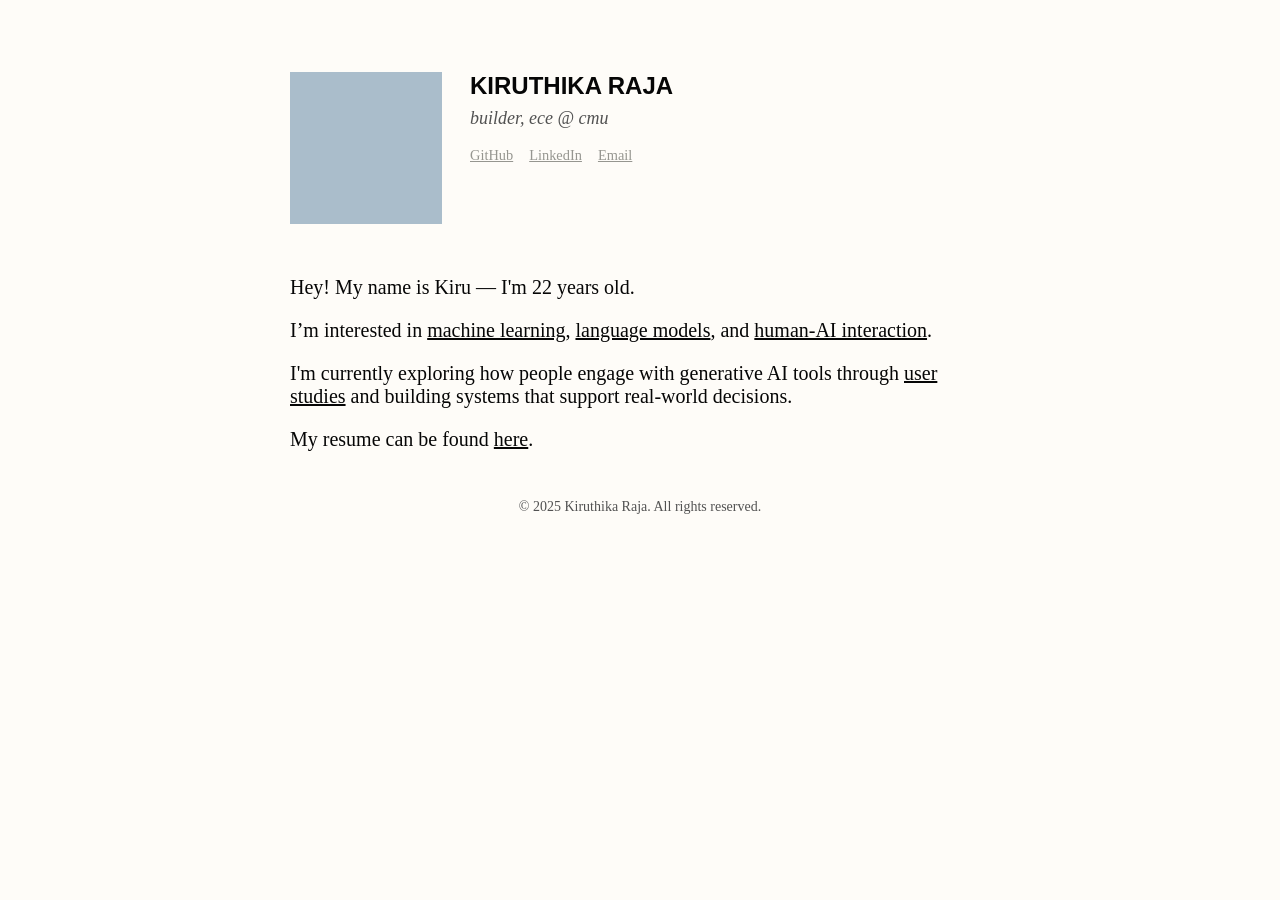
==== index.html @ b66b316e "initial setup" ====
<!DOCTYPE html>
<html lang="en">
<head>
  <meta charset="UTF-8" />
  <meta name="viewport" content="width=device-width" />
  <title>Kiruthika Raja | AI/ML, ECE @ CMU</title>
  <link rel="stylesheet" href="style.css" />
</head>
<body>
  <div class="page">
    <div class="container">
      <div class="profile-box">
        <div class="profile-image">
          <svg viewBox="0 0 100 100" fill="none" xmlns="http://www.w3.org/2000/svg">
            <rect width="100" height="100" fill="#aabdcb"></rect>
          </svg>
        </div>
        <div class="profile-text">
          <h1>KIRUTHIKA RAJA</h1>
          <p class="subtitle">builder, ece @ cmu</p>
          <div class="socials">
            <a href="https://github.com/rajakiru" aria-label="GitHub">GitHub</a>
            <a href="https://www.linkedin.com/in/kiruthika-raja-2884b7234/" aria-label="LinkedIn">LinkedIn</a>
            <a href="mailto:kiruthir@andrew.cmu.edu" aria-label="Email">Email</a>
          </div>
        </div>
      </div>

      <div class="bio">
        <p>Hey! My name is Kiru — I'm 22 years old.</p>
        <p>
          I’m interested in 
          <a href="https://github.com/rajakiru">machine learning</a>, 
          <a href="https://huggingface.co/">language models</a>, and 
          <a href="https://dl.acm.org/doi/10.1109/ICCCI54397.2022.9740851">human-AI interaction</a>.
        </p>
        <p>
          I'm currently exploring how people engage with generative AI tools through 
          <a href="https://dig.cmu.edu/">user studies</a> and building systems that support real-world decisions.
        </p>
        <p>
          My resume can be found <a href="https://rajakiru.github.io/resume.pdf">here</a>.
        </p>
      </div>

      <footer>
        <p>© 2025 Kiruthika Raja. All rights reserved.</p>
      </footer>
    </div>
  </div>
</body>
</html>
---- style.css ----
body {
  margin: 0;
  background-color: #fefcf8;
  font-family: 'EB Garamond', serif;
  color: #060606;
}

a {
  color: inherit;
  text-decoration: underline;
}

.page {
  display: flex;
  flex-direction: column;
  min-height: 100vh;
  justify-content: space-between;
}

.container {
  max-width: 700px;
  margin: 0 auto;
  padding: 2rem;
}

.profile-box {
  display: flex;
  flex-direction: row;
  margin-bottom: 2rem;
}

.profile-image {
  width: 152px;
  margin-top: 2.5rem;
  margin-bottom: 1rem;
}

.profile-text {
  margin-left: 1.75rem;
  margin-top: 2.5rem;
}

.profile-text h1 {
  font-family: 'Arimo', sans-serif;
  font-size: 1.5rem;
  margin: 0;
}

.subtitle {
  font-style: italic;
  font-size: 1.125rem;
  color: #525252;
  margin-top: 0.5rem;
}

.socials {
  display: flex;
  flex-direction: row;
  gap: 1rem;
  margin-top: 1rem;
  color: #969690;
  font-size: 0.9rem;
}

.bio p {
  font-size: 1.25rem;
  margin: 1.25rem 0;
}

footer {
  text-align: center;
  font-size: 0.875rem;
  color: #525252;
  margin-top: 3rem;
}
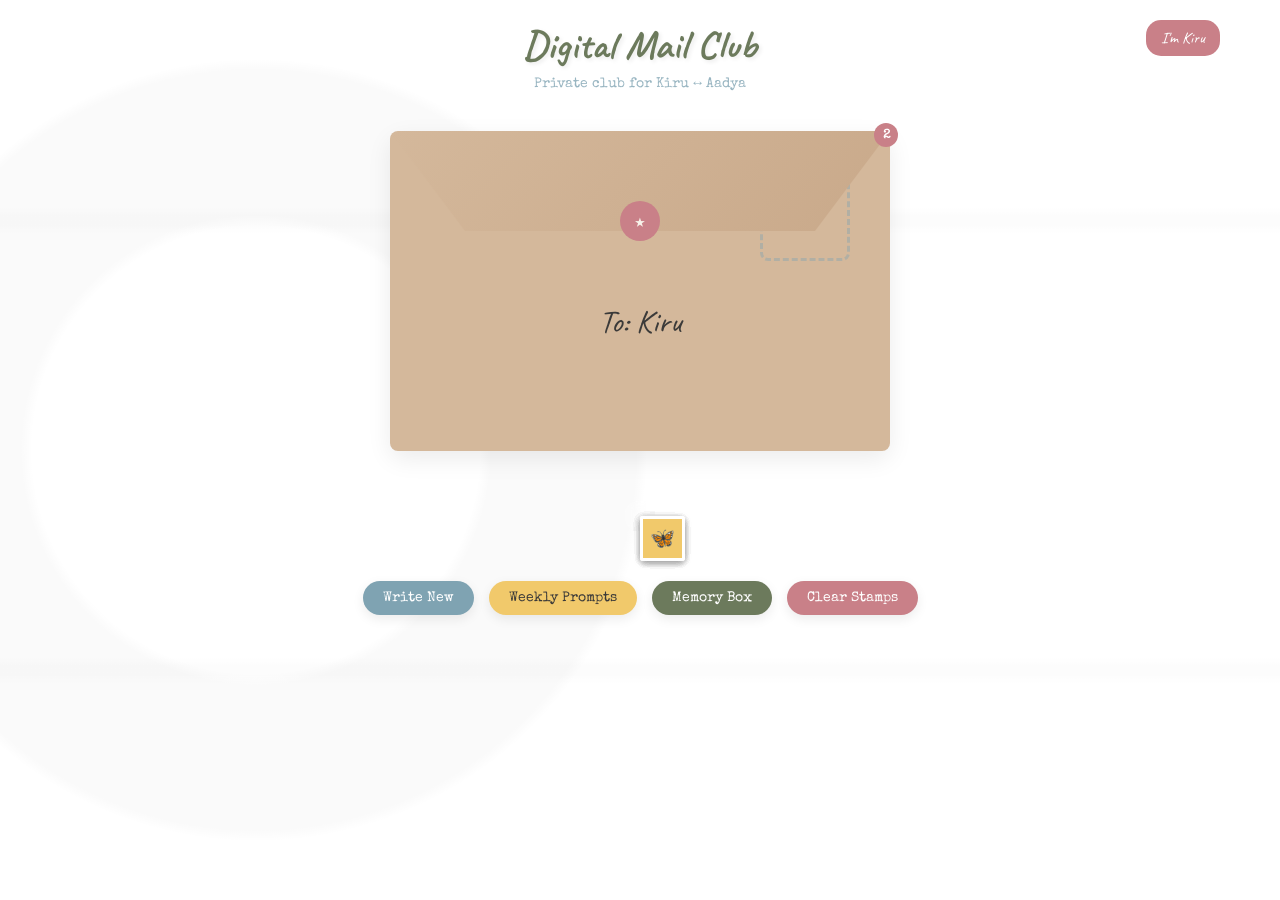
==== commit 23a162dc: "updated" ====
--- a/index.html
+++ b/index.html
@@ -1,52 +1,1320 @@
 <!DOCTYPE html>
 <html lang="en">
 <head>
-  <meta charset="UTF-8" />
-  <meta name="viewport" content="width=device-width" />
-  <title>Kiruthika Raja | AI/ML, ECE @ CMU</title>
-  <link rel="stylesheet" href="style.css" />
+    <meta charset="UTF-8">
+    <meta name="viewport" content="width=device-width, initial-scale=1.0">
+    <title>Digital Mail Club - Kiru & Aadya</title>
+    <link rel="preconnect" href="https://fonts.googleapis.com">
+    <link rel="preconnect" href="https://fonts.gstatic.com" crossorigin>
+    <link href="https://fonts.googleapis.com/css2?family=Special+Elite&family=Caveat:wght@400;600&display=swap" rel="stylesheet">
+    
+    <style>
+        :root {
+            --cream: #F7F2EA;
+            --dusty-blue: #7FA3B2;
+            --warm-yellow: #F1C96B;
+            --kraft: #D4B89B;
+            --faded-rose: #C98088;
+            --ink: #3B3A39;
+            --moss: #6C7A5C;
+            --paper-shadow: rgba(0,0,0,.08);
+        }
+
+        * {
+            margin: 0;
+            padding: 0;
+            box-sizing: border-box;
+        }
+
+        body {
+            font-family: "Special Elite", "Courier New", monospace;
+            background: linear-gradient(135deg, var(--cream) 0%, #F0EBE3 100%);
+            color: var(--ink);
+            min-height: 100vh;
+            overflow-x: hidden;
+            background-image: 
+                radial-gradient(circle at 20% 50%, transparent 20%, rgba(0,0,0,0.02) 21%, rgba(0,0,0,0.02) 34%, transparent 35%, transparent),
+                linear-gradient(0deg, transparent 24%, rgba(0,0,0,0.01) 25%, rgba(0,0,0,0.01) 26%, transparent 27%, transparent 74%, rgba(0,0,0,0.01) 75%, rgba(0,0,0,0.01) 76%, transparent 77%, transparent);
+        }
+
+        .container {
+            max-width: 1200px;
+            margin: 0 auto;
+            padding: 20px;
+            position: relative;
+        }
+
+        .header {
+            text-align: center;
+            margin-bottom: 30px;
+        }
+
+        .club-title {
+            font-family: "Caveat", cursive;
+            font-size: 2.5rem;
+            color: var(--moss);
+            margin-bottom: 5px;
+            text-shadow: 2px 2px 4px var(--paper-shadow);
+        }
+
+        .privacy-label {
+            font-size: 0.9rem;
+            color: var(--dusty-blue);
+            opacity: 0.8;
+        }
+
+        .view {
+            display: none;
+        }
+
+        .view.active {
+            display: block;
+        }
+
+        /* Mailbox View */
+        .mailbox {
+            display: flex;
+            flex-direction: column;
+            align-items: center;
+            gap: 30px;
+            margin-top: 40px;
+        }
+
+        .envelope {
+            position: relative;
+            width: 500px;
+            height: 320px;
+            background: var(--kraft);
+            border-radius: 12px;
+            box-shadow: 0 8px 25px var(--paper-shadow);
+            cursor: pointer;
+            transition: all 0.3s ease;
+            transform-style: preserve-3d;
+        }
+
+        .envelope:hover {
+            transform: translateY(-5px);
+            box-shadow: 0 12px 35px var(--paper-shadow);
+        }
+
+        .envelope-front {
+            position: absolute;
+            width: 100%;
+            height: 100%;
+            background: var(--kraft);
+            border-radius: 8px;
+            padding: 20px;
+            display: flex;
+            flex-direction: column;
+            justify-content: space-between;
+        }
+
+        .envelope-flap {
+            position: absolute;
+            top: 0;
+            left: 0;
+            width: 100%;
+            height: 100px;
+            background: linear-gradient(135deg, var(--kraft) 0%, #C9A98A 100%);
+            clip-path: polygon(0 0, 100% 0, 85% 100%, 15% 100%);
+            transform-origin: top center;
+            transition: transform 0.6s cubic-bezier(.2,.7,.2,1);
+            z-index: 3;
+            border-radius: 12px 12px 0 0;
+        }
+
+        .envelope.opening .envelope-flap {
+            transform: rotateX(-120deg);
+        }
+
+        .wax-seal {
+            position: absolute;
+            top: 70px;
+            left: 50%;
+            transform: translateX(-50%);
+            width: 40px;
+            height: 40px;
+            background: var(--faded-rose);
+            border-radius: 50%;
+            display: flex;
+            align-items: center;
+            justify-content: center;
+            z-index: 4;
+            transition: all 0.3s ease;
+        }
+
+        .wax-seal::after {
+            content: "★";
+            color: var(--cream);
+            font-size: 18px;
+        }
+
+        .addressee {
+            font-family: "Caveat", cursive;
+            font-size: 2rem;
+            color: var(--ink);
+            text-align: center;
+            margin-top: 150px;
+            z-index: 1;
+            position: relative;
+        }
+
+        .postage-area {
+            position: absolute;
+            top: 40px;
+            right: 40px;
+            width: 90px;
+            height: 90px;
+            border: 3px dashed var(--dusty-blue);
+            border-radius: 8px;
+            opacity: 0.4;
+            z-index: 1;
+        }
+
+        .stamp {
+            position: absolute;
+            width: 45px;
+            height: 45px;
+            background: var(--warm-yellow);
+            border: 3px solid white;
+            border-radius: 3px;
+            cursor: grab;
+            display: flex;
+            align-items: center;
+            justify-content: center;
+            font-size: 20px;
+            box-shadow: 0 2px 8px var(--paper-shadow);
+            transition: transform 0.2s ease;
+            z-index: 10;
+            user-select: none;
+        }
+
+        .stamp:hover {
+            transform: scale(1.1) rotate(2deg);
+        }
+
+        .stamp.dragging {
+            cursor: grabbing;
+            transform: scale(1.2) rotate(5deg);
+            z-index: 20;
+        }
+
+        .stamp.on-envelope {
+            position: absolute;
+            z-index: 2;
+            cursor: pointer;
+            transition: all 0.2s ease;
+        }
+
+        .stamp.on-envelope:hover {
+            transform: scale(1.1) rotate(0deg) !important;
+            box-shadow: 0 4px 12px var(--paper-shadow);
+            filter: brightness(1.1);
+        }
+
+        .stamp.on-envelope:hover::after {
+            content: "✕";
+            position: absolute;
+            top: -8px;
+            right: -8px;
+            width: 18px;
+            height: 18px;
+            background: var(--faded-rose);
+            color: white;
+            border-radius: 50%;
+            display: flex;
+            align-items: center;
+            justify-content: center;
+            font-size: 12px;
+            font-weight: bold;
+        }
+
+        .stamps-tray {
+            display: flex;
+            gap: 10px;
+            margin-top: 20px;
+            padding: 15px;
+            background: rgba(255,255,255,0.2);
+            border-radius: 12px;
+            backdrop-filter: blur(5px);
+        }
+
+        .nav-buttons {
+            display: flex;
+            gap: 15px;
+            flex-wrap: wrap;
+            justify-content: center;
+            margin-top: 20px;
+        }
+
+        .btn {
+            padding: 10px 20px;
+            border: none;
+            border-radius: 20px;
+            font-family: "Special Elite", monospace;
+            font-size: 0.9rem;
+            cursor: pointer;
+            transition: all 0.3s ease;
+            text-decoration: none;
+            display: inline-block;
+            box-shadow: 0 4px 12px var(--paper-shadow);
+        }
+
+        .btn-primary {
+            background: var(--dusty-blue);
+            color: white;
+        }
+
+        .btn-secondary {
+            background: var(--warm-yellow);
+            color: var(--ink);
+        }
+
+        .btn-tertiary {
+            background: var(--moss);
+            color: white;
+        }
+
+        .btn:hover {
+            transform: translateY(-2px);
+            box-shadow: 0 6px 16px var(--paper-shadow);
+        }
+
+        .user-toggle {
+            position: absolute;
+            top: 20px;
+            right: 20px;
+            background: var(--faded-rose);
+            color: white;
+            border: none;
+            padding: 8px 15px;
+            border-radius: 15px;
+            font-family: "Caveat", cursive;
+            font-size: 1rem;
+            cursor: pointer;
+            transition: all 0.3s ease;
+        }
+
+        .user-toggle:hover {
+            background: #B8707A;
+            transform: scale(1.05);
+        }
+
+        .unread-badge {
+            position: absolute;
+            top: -8px;
+            right: -8px;
+            background: var(--faded-rose);
+            color: white;
+            border-radius: 50%;
+            width: 24px;
+            height: 24px;
+            display: flex;
+            align-items: center;
+            justify-content: center;
+            font-size: 0.8rem;
+            font-weight: bold;
+            z-index: 4;
+        }
+
+        /* Letter View */
+        .letter-view {
+            max-width: 800px;
+            margin: 0 auto;
+            padding: 20px;
+        }
+
+        .letter-card {
+            background: var(--cream);
+            border-radius: 12px;
+            padding: 40px;
+            box-shadow: 0 12px 40px var(--paper-shadow);
+            position: relative;
+            background-image: 
+                repeating-linear-gradient(
+                    transparent,
+                    transparent 24px,
+                    rgba(111, 122, 92, 0.1) 25px,
+                    rgba(111, 122, 92, 0.1) 26px
+                );
+            max-height: 70vh;
+            overflow-y: auto;
+            animation: slideIn 0.8s cubic-bezier(.2,.7,.2,1);
+        }
+
+        @keyframes slideIn {
+            from {
+                opacity: 0;
+                transform: translateY(30px) rotate(-2deg);
+            }
+            to {
+                opacity: 1;
+                transform: translateY(0) rotate(0);
+            }
+        }
+
+        @keyframes slideOut {
+            from {
+                opacity: 1;
+                transform: translateY(0) rotate(0);
+            }
+            to {
+                opacity: 0;
+                transform: translateY(-30px) rotate(2deg);
+            }
+        }
+
+        .letter-meta {
+            display: flex;
+            justify-content: space-between;
+            margin-bottom: 20px;
+            font-size: 0.9rem;
+            color: var(--moss);
+            border-bottom: 1px solid rgba(111, 122, 92, 0.2);
+            padding-bottom: 10px;
+        }
+
+        .letter-body {
+            font-family: "Caveat", cursive;
+            font-size: 1.3rem;
+            line-height: 1.8;
+            color: var(--ink);
+        }
+
+        .letter-actions {
+            display: flex;
+            gap: 10px;
+            margin-top: 30px;
+            justify-content: center;
+        }
+
+        /* Write View */
+        .write-form {
+            max-width: 600px;
+            margin: 0 auto;
+            background: var(--cream);
+            border-radius: 12px;
+            padding: 30px;
+            box-shadow: 0 12px 40px var(--paper-shadow);
+            background-image: 
+                repeating-linear-gradient(
+                    transparent,
+                    transparent 24px,
+                    rgba(111, 122, 92, 0.1) 25px,
+                    rgba(111, 122, 92, 0.1) 26px
+                );
+        }
+
+        .form-group {
+            margin-bottom: 20px;
+        }
+
+        .form-group label {
+            display: block;
+            margin-bottom: 5px;
+            font-size: 0.9rem;
+            color: var(--moss);
+        }
+
+        .form-group input,
+        .form-group textarea {
+            width: 100%;
+            padding: 10px;
+            border: 1px solid var(--dusty-blue);
+            border-radius: 6px;
+            font-family: inherit;
+            font-size: 1rem;
+            background: rgba(255,255,255,0.8);
+        }
+
+        .form-group textarea {
+            font-family: "Caveat", cursive;
+            font-size: 1.2rem;
+            min-height: 200px;
+            resize: vertical;
+            line-height: 1.8;
+        }
+
+        /* Memory Box */
+        .memory-grid {
+            display: grid;
+            grid-template-columns: repeat(auto-fit, minmax(200px, 1fr));
+            gap: 20px;
+            margin-top: 30px;
+        }
+
+        .memory-item {
+            background: var(--kraft);
+            border-radius: 8px;
+            padding: 15px;
+            cursor: pointer;
+            transition: all 0.3s ease;
+            box-shadow: 0 4px 15px var(--paper-shadow);
+            position: relative;
+        }
+
+        .memory-item:hover {
+            transform: translateY(-3px);
+            box-shadow: 0 8px 25px var(--paper-shadow);
+        }
+
+        .memory-item h3 {
+            font-family: "Caveat", cursive;
+            font-size: 1.2rem;
+            margin-bottom: 5px;
+            color: var(--ink);
+        }
+
+        .memory-item p {
+            font-size: 0.8rem;
+            color: var(--moss);
+            opacity: 0.8;
+        }
+
+        .filters {
+            display: flex;
+            gap: 10px;
+            margin-bottom: 20px;
+            flex-wrap: wrap;
+        }
+
+        .search-box {
+            width: 100%;
+            max-width: 300px;
+            padding: 10px;
+            border: 1px solid var(--dusty-blue);
+            border-radius: 20px;
+            font-family: inherit;
+            margin-bottom: 20px;
+        }
+
+        /* Prompts View */
+        .prompts-list {
+            max-width: 600px;
+            margin: 0 auto;
+        }
+
+        .prompt-card {
+            background: var(--warm-yellow);
+            border-radius: 12px;
+            padding: 20px;
+            margin-bottom: 20px;
+            box-shadow: 0 6px 20px var(--paper-shadow);
+        }
+
+        .prompt-title {
+            font-family: "Caveat", cursive;
+            font-size: 1.4rem;
+            margin-bottom: 10px;
+            color: var(--ink);
+        }
+
+        .prompt-text {
+            font-size: 1rem;
+            line-height: 1.6;
+            margin-bottom: 15px;
+        }
+
+        /* Toast notifications */
+        .toast {
+            position: fixed;
+            top: 20px;
+            right: 20px;
+            background: var(--moss);
+            color: white;
+            padding: 15px 20px;
+            border-radius: 8px;
+            box-shadow: 0 4px 15px var(--paper-shadow);
+            z-index: 1000;
+            animation: toastSlide 3s ease-in-out;
+        }
+
+        @keyframes toastSlide {
+            0%, 100% { transform: translateX(300px); opacity: 0; }
+            10%, 90% { transform: translateX(0); opacity: 1; }
+        }
+
+        /* Responsive */
+        @media (max-width: 768px) {
+            .container {
+                padding: 10px;
+            }
+            
+            .envelope {
+                width: 450px;
+                height: 280px;
+            }
+            
+            .club-title {
+                font-size: 2rem;
+            }
+            
+            .letter-card,
+            .write-form {
+                padding: 20px;
+                margin: 10px;
+            }
+            
+            .nav-buttons {
+                gap: 10px;
+            }
+            
+            .btn {
+                padding: 8px 16px;
+                font-size: 0.8rem;
+            }
+        }
+
+        /* Accessibility */
+        @media (prefers-reduced-motion: reduce) {
+            *,
+            *::before,
+            *::after {
+                animation-duration: 0.01ms !important;
+                animation-iteration-count: 1 !important;
+                transition-duration: 0.01ms !important;
+            }
+            
+            .envelope-flap {
+                transition: none;
+            }
+            
+            .letter-card {
+                animation: none;
+            }
+        }
+
+        .sr-only {
+            position: absolute;
+            width: 1px;
+            height: 1px;
+            padding: 0;
+            margin: -1px;
+            overflow: hidden;
+            clip: rect(0, 0, 0, 0);
+            white-space: nowrap;
+            border: 0;
+        }
+
+        /* Focus styles */
+        .btn:focus,
+        .envelope:focus,
+        .memory-item:focus,
+        .stamp:focus {
+            outline: 2px solid var(--dusty-blue);
+            outline-offset: 2px;
+        }
+
+        input:focus,
+        textarea:focus {
+            outline: 2px solid var(--dusty-blue);
+            outline-offset: 1px;
+        }
+    </style>
 </head>
 <body>
-  <div class="page">
     <div class="container">
-      <div class="profile-box">
-        <div class="profile-image">
-          <svg viewBox="0 0 100 100" fill="none" xmlns="http://www.w3.org/2000/svg">
-            <rect width="100" height="100" fill="#aabdcb"></rect>
-          </svg>
+        <button class="user-toggle" onclick="toggleUser()" aria-label="Switch user">I'm <span id="current-user">Kiru</span></button>
+        
+        <div class="header">
+            <h1 class="club-title">Digital Mail Club</h1>
+            <p class="privacy-label">Private club for Kiru ↔ Aadya</p>
         </div>
-        <div class="profile-text">
-          <h1>KIRUTHIKA RAJA</h1>
-          <p class="subtitle">builder, ece @ cmu</p>
-          <div class="socials">
-            <a href="https://github.com/rajakiru" aria-label="GitHub">GitHub</a>
-            <a href="https://www.linkedin.com/in/kiruthika-raja-2884b7234/" aria-label="LinkedIn">LinkedIn</a>
-            <a href="mailto:kiruthir@andrew.cmu.edu" aria-label="Email">Email</a>
-          </div>
+
+        <div id="mailbox-view" class="view active">
+            <div class="mailbox">
+                <div class="envelope" onclick="openLetter()" ondrop="dropStamp(event)" ondragover="allowDrop(event)" role="button" tabindex="0" aria-expanded="false" aria-label="Open letter">
+                    <div class="envelope-front">
+                        <div class="postage-area"></div>
+                        <div class="addressee">To: <span id="envelope-addressee">Aadya</span></div>
+                    </div>
+                    <div class="envelope-flap"></div>
+                    <div class="wax-seal"></div>
+                    <div class="unread-badge" id="unread-count">1</div>
+                </div>
+
+                <div class="stamps-tray">
+                    <div class="stamp" draggable="true" ondragstart="dragStart(event)" data-stamp="📮">📮</div>
+                    <div class="stamp" draggable="true" ondragstart="dragStart(event)" data-stamp="🌟">🌟</div>
+                    <div class="stamp" draggable="true" ondragstart="dragStart(event)" data-stamp="🍃">🍃</div>
+                    <div class="stamp" draggable="true" ondragstart="dragStart(event)" data-stamp="💌">💌</div>
+                    <div class="stamp" draggable="true" ondragstart="dragStart(event)" data-stamp="🌙">🌙</div>
+                    <div class="stamp" draggable="true" ondragstart="dragStart(event)" data-stamp="🕊️">🕊️</div>
+                    <div class="stamp" draggable="true" ondragstart="dragStart(event)" data-stamp="🌻">🌻</div>
+                    <div class="stamp" draggable="true" ondragstart="dragStart(event)" data-stamp="🦋">🦋</div>
+                </div>
+
+                <div class="nav-buttons">
+                    <button class="btn btn-primary" onclick="showView('write')">Write New</button>
+                    <button class="btn btn-secondary" onclick="showView('prompts')">Weekly Prompts</button>
+                    <button class="btn btn-tertiary" onclick="showView('memory')">Memory Box</button>
+                    <button class="btn" onclick="clearAllStamps()" style="background: var(--faded-rose); color: white;">Clear Stamps</button>
+                </div>
+            </div>
         </div>
-      </div>
-
-      <div class="bio">
-        <p>Hey! My name is Kiru — I'm 22 years old.</p>
-        <p>
-          I’m interested in 
-          <a href="https://github.com/rajakiru">machine learning</a>, 
-          <a href="https://huggingface.co/">language models</a>, and 
-          <a href="https://dl.acm.org/doi/10.1109/ICCCI54397.2022.9740851">human-AI interaction</a>.
-        </p>
-        <p>
-          I'm currently exploring how people engage with generative AI tools through 
-          <a href="https://dig.cmu.edu/">user studies</a> and building systems that support real-world decisions.
-        </p>
-        <p>
-          My resume can be found <a href="https://rajakiru.github.io/resume.pdf">here</a>.
-        </p>
-      </div>
-
-      <footer>
-        <p>© 2025 Kiruthika Raja. All rights reserved.</p>
-      </footer>
+
+        <div id="letter-view" class="view">
+            <div class="letter-view">
+                <div class="letter-card" id="letter-content">
+                    </div>
+                <div class="letter-actions">
+                    <button class="btn btn-secondary" onclick="replyToLetter()">Reply</button>
+                    <button class="btn btn-primary" onclick="closeLetter()">Close Letter</button>
+                    <button class="btn btn-tertiary" onclick="saveToMemory()">Save to Memory Box</button>
+                </div>
+            </div>
+        </div>
+
+        <div id="write-view" class="view">
+            <div class="write-form">
+                <h2>Write a Letter</h2>
+                <form id="letter-form" onsubmit="sendLetter(event)">
+                    <div class="form-group">
+                        <label for="to-field">To:</label>
+                        <input type="text" id="to-field" required readonly>
+                    </div>
+                    <div class="form-group">
+                        <label for="subject-field">Subject:</label>
+                        <input type="text" id="subject-field" required>
+                    </div>
+                    <div class="form-group">
+                        <label for="body-field">Your Letter:</label>
+                        <textarea id="body-field" required placeholder="Dear friend..."></textarea>
+                    </div>
+                    <div class="nav-buttons">
+                        <button type="submit" class="btn btn-primary">Seal & Send</button>
+                        <button type="button" class="btn btn-secondary" onclick="cancelWriting()">Cancel</button>
+                    </div>
+                </form>
+            </div>
+        </div>
+
+        <div id="prompts-view" class="view">
+            <div class="prompts-list">
+                <h2>Weekly Prompts</h2>
+                <div id="prompts-container">
+                    </div>
+                <div class="nav-buttons">
+                    <button class="btn btn-primary" onclick="showView('mailbox')">Back to Mailbox</button>
+                </div>
+            </div>
+        </div>
+
+        <div id="memory-view" class="view">
+            <h2>Memory Box</h2>
+            <input type="text" class="search-box" placeholder="Search letters..." oninput="filterMemories(this.value)">
+            <div class="filters">
+                <button class="btn btn-secondary" onclick="setFilter('all')">All</button>
+                <button class="btn btn-secondary" onclick="setFilter('letter')">Letters</button>
+                <button class="btn btn-secondary" onclick="setFilter('prompt')">Prompts</button>
+            </div>
+            <div class="memory-grid" id="memory-grid">
+                </div>
+            <div class="nav-buttons">
+                <button class="btn btn-primary" onclick="showView('mailbox')">Back to Mailbox</button>
+            </div>
+        </div>
     </div>
-  </div>
+
+    <script>
+        // App state
+        let state = {
+            letters: [],
+            collectibles: { stampsUnlocked: ['📮', '🌟', '🍃', '💌'] },
+            user: { name: 'Kiru' },
+            currentLetter: null,
+            currentFilter: 'all'
+        };
+
+        // Weekly prompts
+        const weeklyPrompts = [
+            "A memory you return to when you can't sleep.",
+            "Write a letter to future-you in one year.",
+            "A film/book that held your hand lately.",
+        ];
+
+        // Seed data
+        function initializeApp() {
+            const savedState = localStorage.getItem('digitalMailClub');
+            if (savedState) {
+                state = JSON.parse(savedState);
+            } else {
+                // Seed with sample letters
+                state.letters = [
+                    {
+                        id: 'seed1',
+                        from: 'Aadya',
+                        to: 'Kiru',
+                        subject: 'Happy Birthday, Aadya!',
+                        body: `dear aadya,\nhappy birthday!! i can’t believe i’m not next to you right now, helping with your decorations and everything. i keep wanting to just catch a flight — or better yet, fly us both out to new york. you should actually plan a trip back to the us, we could escape for a weekend. stay with me for a month, i’d love that.\ni had all these gift ideas i thought of packing and sending, but the shipping costs were ridiculous. i even made a list. then i realized i don’t even have your current address, and you’re moving out by the end of this month anyway, so it wouldn’t work. send me your new one — i’ll try again.\nanyway, i’ve been obsessed lately with the idea of mail clubs — the way people send each other envelopes across the world, filled with favorite art, quotes, book recs, stickers. it’s so cute. i even looked up how much it costs to join one (there’s a duck mail club from canada, $15 plus shipping). but it made me think of us — how we’ve always had our own little exchange of letters and fragments. so i thought, why not make ours digital?\ni created this little space for us. i know, it’s ironic — we always talk about how glued online we are, how scrolling replaces real connection, how there’s so little physical media around us anymore. but maybe that’s why i wanted to carve out this corner: not another feed, not another scroll, but a slower space that belongs just to us. inspired by beautiful world, where are you — our own little club, where we can write to each other, drop in prompts, add polaroids, keep our fragments safe. this is just the first version. i’ll make it better — add stickers, little customizations, ways to pin in pieces of us.\nand I haven’t added all our past mails here yet. Right now its just a piece plucked out from the moment, but once I figure out a passcode or some sort of secret key, we can have a whole collection here, auto display these emails, add in polaroid, stickers, art, movie or book quotes.\nLots of love,\nKiruuuu`,
+                        dateISO: '2025-01-15T14:30:00Z',
+                        type: 'letter',
+                        stamps: [],
+                        attachments: []
+                    },
+                    {
+                        id: 'seed2',
+                        from: 'Kiru',
+                        to: 'Aadya',
+                        subject: 'Re: The Library Corner',
+                        body: `Dearest Aadya,\n\nYour letter arrived like warm sunlight on a cloudy day. I can almost smell the old books and feel that particular library quiet that wraps around you like a soft blanket.\n\nI've been diving into Ocean Vuong's poetry - his words dance between languages like you and I dance between thoughts. "Perhaps the most powerful moment is when you are most powerless."\n\nDo you remember our promise to read the same book across distances? Shall we pick something together?\n\nSending you virtual tea and infinite affection,\nKiru`,
+                        dateISO: '2025-01-16T09:15:00Z',
+                        type: 'letter',
+                        stamps: [],
+                        attachments: []
+                    },
+                    {
+                        id: 'seed3',
+                        from: 'Aadya',
+                        to: 'Kiru',
+                        subject: 'Prompt #2 Response',
+                        body: `Romantic relaiship is based around building a life together and platonic is supporting whatever life u already had. is that true? I don't understand how people don't want to center their lives around friends, am I absurd? maybe this is our answer though, bc in the society we live in now, isn't the only option a romantic relationship?\n\nA.`,
+                        dateISO: '2025-01-18T16:45:00Z',
+                        type: 'prompt',
+                        promptId: '2',
+                        stamps: [],
+                        attachments: []
+                    }
+                ];
+                saveState();
+            }
+            
+            updateUI();
+            generateWeeklyPrompts();
+        }
+
+        function saveState() {
+            localStorage.setItem('digitalMailClub', JSON.stringify(state));
+        }
+
+        function updateUI() {
+            updateEnvelope();
+            updateUserToggle();
+            updateMemoryBox();
+            updateUnreadCount();
+        }
+
+        function updateEnvelope() {
+            const addressee = state.user.name === 'Kiru' ? 'Kiru' : 'Aadya';
+            document.getElementById('envelope-addressee').textContent = addressee;
+        }
+
+        function updateUserToggle() {
+            document.getElementById('current-user').textContent = state.user.name;
+            updateEnvelope();
+        }
+
+        function updateUnreadCount() {
+            const unreadCount = state.letters.filter(letter => 
+                letter.to === state.user.name && !letter.read
+            ).length;
+            const badge = document.getElementById('unread-count');
+            if (unreadCount > 0) {
+                badge.textContent = unreadCount;
+                badge.style.display = 'flex';
+            } else {
+                badge.style.display = 'none';
+            }
+        }
+
+        function toggleUser() {
+            state.user.name = state.user.name === 'Kiru' ? 'Aadya' : 'Kiru';
+            saveState();
+            updateUI();
+        }
+
+        function showView(viewName) {
+            document.querySelectorAll('.view').forEach(view => {
+                view.classList.remove('active');
+            });
+            document.getElementById(viewName + '-view').classList.add('active');
+
+            if (viewName === 'write') {
+                setupWriteForm();
+            } else if (viewName === 'prompts') {
+                generateWeeklyPrompts();
+            } else if (viewName === 'memory') {
+                updateMemoryBox();
+            }
+        }
+
+        function openLetter() {
+            const envelope = document.querySelector('.envelope');
+            const unreadLetters = state.letters.filter(letter => 
+                letter.to === state.user.name && !letter.read
+            );
+
+            if (unreadLetters.length > 0) {
+                envelope.classList.add('opening');
+                const letter = unreadLetters[0];
+                letter.read = true;
+                state.currentLetter = letter;
+                saveState();
+
+                setTimeout(() => {
+                    displayLetter(letter);
+                    showView('letter');
+                    envelope.classList.remove('opening');
+                }, 900);
+            } else {
+                // Show most recent letter if no unread ones
+                if (state.letters.length > 0) {
+                    const recentLetter = state.letters.sort((a, b) => 
+                        new Date(b.dateISO) - new Date(a.dateISO)
+                    )[0];
+                    state.currentLetter = recentLetter;
+                    displayLetter(recentLetter);
+                    showView('letter');
+                }
+            }
+        }
+
+        function displayLetter(letter) {
+            const content = document.getElementById('letter-content');
+            const date = new Date(letter.dateISO).toLocaleDateString('en-US', {
+                year: 'numeric',
+                month: 'long',
+                day: 'numeric'
+            });
+
+            let attachmentsHtml = '';
+            if (letter.attachments && letter.attachments.length > 0) {
+                attachmentsHtml = '<div style="margin-top: 20px;">';
+                letter.attachments.forEach(attachment => {
+                    if (attachment.type === 'photo') {
+                        attachmentsHtml += `<div style="display: inline-block; margin: 5px; padding: 10px; background: white; box-shadow: 0 2px 8px var(--paper-shadow); transform: rotate(-2deg);"><img src="${attachment.srcOrText}" alt="Attached photo" style="max-width: 100px; max-height: 100px; border-radius: 4px;"></div>`;
+                    }
+                });
+                attachmentsHtml += '</div>';
+            }
+
+            content.innerHTML = `
+                <div class="letter-meta">
+                    <div>From: <strong>${letter.from}</strong></div>
+                    <div>${date}</div>
+                </div>
+                <h3 style="font-family: 'Caveat', cursive; font-size: 1.5rem; margin-bottom: 15px; color: var(--moss);">${letter.subject}</h3>
+                <div class="letter-body">${letter.body.replace(/\n/g, '<br>')}</div>
+                ${attachmentsHtml}
+            `;
+        }
+
+        function setupWriteForm(isReply = false, originalLetter = null) {
+            console.log('Setting up write form. Reply:', isReply);
+            
+            const toField = document.getElementById('to-field');
+            const subjectField = document.getElementById('subject-field');
+            const bodyField = document.getElementById('body-field');
+
+            if (isReply && originalLetter) {
+                toField.value = originalLetter.from;
+                subjectField.value = originalLetter.subject.startsWith('Re: ') ? originalLetter.subject : `Re: ${originalLetter.subject}`;
+                bodyField.value = `\n\n---\nReplying to: "${originalLetter.subject}" from ${originalLetter.from}`;
+                bodyField.focus();
+                bodyField.setSelectionRange(0, 0);
+            } else {
+                toField.value = state.user.name === 'Kiru' ? 'Aadya' : 'Kiru';
+                subjectField.value = '';
+                bodyField.value = '';
+                bodyField.placeholder = 'Dear friend...';
+                setTimeout(() => subjectField.focus(), 100);
+            }
+        }
+
+        function closeLetter() {
+            const letterCard = document.querySelector('.letter-card');
+            if (letterCard) {
+                letterCard.style.animation = 'slideOut 0.6s cubic-bezier(.2,.7,.2,1)';
+                setTimeout(() => {
+                    showView('mailbox');
+                    letterCard.style.animation = ''; // Reset animation
+                }, 500);
+            } else {
+                showView('mailbox');
+            }
+        }
+
+        function sendLetter(event) {
+            event.preventDefault();
+            console.log('Sending letter...');
+            
+            const to = document.getElementById('to-field').value.trim();
+            const subject = document.getElementById('subject-field').value.trim();
+            const body = document.getElementById('body-field').value.trim();
+
+            console.log('Form values:', { to, subject, body });
+
+            if (!subject || !body) {
+                showToast('Please fill in both subject and message');
+                return false;
+            }
+
+            const newLetter = {
+                id: 'letter_' + Date.now(),
+                from: state.user.name,
+                to: to,
+                subject: subject,
+                body: body,
+                dateISO: new Date().toISOString(),
+                type: subject.toLowerCase().includes('prompt #') ? 'prompt' : 'letter',
+                stamps: [],
+                attachments: [],
+                read: false
+            };
+
+            state.letters.push(newLetter);
+            saveState();
+            console.log('Letter saved to state:', newLetter);
+
+            // Show sealing animation/feedback
+            const submitBtn = document.querySelector('#letter-form button[type="submit"]');
+            submitBtn.disabled = true;
+            submitBtn.textContent = 'Sealing...';
+            
+            showToast('Letter sealed and sent with love! 💌');
+            
+            // Reset form after short delay
+            setTimeout(() => {
+                resetWriteForm();
+                showView('mailbox');
+                updateUI();
+                submitBtn.disabled = false;
+                submitBtn.textContent = 'Seal & Send';
+            }, 1500);
+
+            return false;
+        }
+
+        function resetWriteForm() {
+            document.getElementById('subject-field').value = '';
+            document.getElementById('body-field').value = '';
+            document.getElementById('body-field').placeholder = 'Dear friend...';
+            document.getElementById('letter-form').reset();
+        }
+
+        function cancelWriting() {
+            resetWriteForm();
+            showView('mailbox');
+        }
+
+        function saveToMemory() {
+            if (state.currentLetter && !state.currentLetter.inMemory) {
+                state.currentLetter.inMemory = true;
+                saveState();
+                updateMemoryBox();
+                showToast('Saved to Memory Box');
+            }
+        }
+
+        function updateMemoryBox() {
+            const grid = document.getElementById('memory-grid');
+            const savedLetters = state.letters.filter(letter => letter.inMemory);
+
+            if (savedLetters.length === 0) {
+                grid.innerHTML = '<div style="text-align: center; padding: 40px; font-family: \'Caveat\', cursive; font-size: 1.2rem; color: var(--moss); opacity: 0.7;">No saved letters yet. The drawer waits patiently.</div>';
+                return;
+            }
+
+            let filteredLetters = savedLetters;
+            if (state.currentFilter !== 'all') {
+                filteredLetters = savedLetters.filter(letter => letter.type === state.currentFilter);
+            }
+
+            grid.innerHTML = filteredLetters.map(letter => {
+                const date = new Date(letter.dateISO).toLocaleDateString();
+                return `
+                    <div class="memory-item" onclick="openMemoryLetter('${letter.id}')" role="button" tabindex="0" onkeydown="if(event.key==='Enter') openMemoryLetter('${letter.id}')">
+                        <h3>${letter.subject}</h3>
+                        <p>From: ${letter.from} • ${date}</p>
+                        <p>${letter.body.substring(0, 100)}${letter.body.length > 100 ? '...' : ''}</p>
+                    </div>
+                `;
+            }).join('');
+        }
+
+        function openMemoryLetter(letterId) {
+            const letter = state.letters.find(l => l.id === letterId);
+            if (letter) {
+                state.currentLetter = letter;
+                displayLetter(letter);
+                showView('letter');
+            }
+        }
+
+        function setFilter(filterType) {
+            state.currentFilter = filterType;
+            updateMemoryBox();
+            
+            // Update button states
+            document.querySelectorAll('.filters .btn').forEach(btn => {
+                btn.style.background = 'var(--warm-yellow)';
+            });
+            event.target.style.background = 'var(--moss)';
+            event.target.style.color = 'white';
+        }
+
+        function filterMemories(searchTerm) {
+            const items = document.querySelectorAll('.memory-item');
+            const term = searchTerm.toLowerCase();
+
+            items.forEach(item => {
+                const text = item.textContent.toLowerCase();
+                if (text.includes(term)) {
+                    item.style.display = 'block';
+                } else {
+                    item.style.display = 'none';
+                }
+            });
+        }
+
+        function generateWeeklyPrompts() {
+            const container = document.getElementById('prompts-container');
+            const today = new Date();
+            const weekNumber = Math.floor((today - new Date(today.getFullYear(), 0, 1)) / (7 * 24 * 60 * 60 * 1000));
+            const promptIndex = weekNumber % weeklyPrompts.length;
+            const currentPrompt = weeklyPrompts[promptIndex];
+
+            container.innerHTML = `
+                <div class="prompt-card">
+                    <div class="prompt-title">Week ${weekNumber + 1} Prompt</div>
+                    <div class="prompt-text">${currentPrompt}</div>
+                    <button class="btn btn-primary" onclick="respondToPrompt('${promptIndex}', '${currentPrompt}')">Write Response</button>
+                </div>
+            `;
+        }
+
+        function replyToLetter() {
+            if (state.currentLetter) {
+                setupWriteForm(true, state.currentLetter);
+                showView('write');
+            }
+        }
+
+        function respondToPrompt(promptId, promptText) {
+            setupWriteForm();
+            document.getElementById('subject-field').value = `Prompt #${parseInt(promptId) + 1} Response`;
+            document.getElementById('body-field').placeholder = `Responding to: "${promptText}"\n\nYour thoughts...`;
+            showView('write');
+        }
+
+        // Drag and drop functionality
+        let draggedStamp = null;
+        let draggedElement = null;
+
+        function dragStart(event) {
+            draggedStamp = event.target.dataset.stamp;
+            draggedElement = event.target;
+            event.target.classList.add('dragging');
+            event.dataTransfer.effectAllowed = 'copy';
+        }
+
+        function allowDrop(event) {
+            event.preventDefault();
+            event.dataTransfer.dropEffect = 'copy';
+        }
+
+        function dropStamp(event) {
+            event.preventDefault();
+            event.stopPropagation(); // Prevent envelope click from firing
+            
+            if (draggedStamp) {
+                const envelope = document.querySelector('.envelope');
+                const rect = envelope.getBoundingClientRect();
+                const x = event.clientX - rect.left;
+                const y = event.clientY - rect.top;
+
+                // Create a new stamp on the envelope
+                const newStamp = document.createElement('div');
+                newStamp.className = 'stamp on-envelope';
+                newStamp.style.left = Math.max(5, Math.min(envelope.offsetWidth - 50, x - 22)) + 'px';
+                newStamp.style.top = Math.max(5, Math.min(envelope.offsetHeight - 50, y - 22)) + 'px';
+                newStamp.style.transform = `rotate(${Math.random() * 20 - 10}deg)`;
+                newStamp.textContent = draggedStamp;
+                newStamp.style.background = getRandomStampColor();
+                newStamp.onclick = function(e) { 
+                    e.stopPropagation(); 
+                    removeStamp(newStamp);
+                };
+                
+                envelope.appendChild(newStamp);
+
+                // Save stamp position
+                const stampId = Date.now() + Math.random();
+                newStamp.dataset.stampId = stampId;
+                saveStampPosition(stampId, draggedStamp, newStamp.style.left, newStamp.style.top, newStamp.style.transform);
+                
+                showToast(`${draggedStamp} stamp placed!`);
+            }
+            
+            // Clean up
+            if (draggedElement) {
+                draggedElement.classList.remove('dragging');
+            }
+            draggedStamp = null;
+            draggedElement = null;
+        }
+
+        function getRandomStampColor() {
+            const colors = ['var(--warm-yellow)', 'var(--dusty-blue)', 'var(--faded-rose)', 'var(--moss)', '#E6B3BA', '#A8DADC'];
+            return colors[Math.floor(Math.random() * colors.length)];
+        }
+
+        function saveStampPosition(stampId, stampEmoji, left, top, transform) {
+            // Initialize stamps array if it doesn't exist
+            if (!window.placedStamps) {
+                window.placedStamps = [];
+            }
+            
+            // Add new stamp position
+            window.placedStamps.push({
+                id: stampId,
+                emoji: stampEmoji,
+                left: left,
+                top: top,
+                transform: transform
+            });
+            
+            // Save to localStorage
+            localStorage.setItem('envelopeStamps', JSON.stringify(window.placedStamps));
+        }
+
+        function removeStamp(stampElement) {
+            const stampId = stampElement.dataset.stampId;
+            
+            // Remove from DOM with animation
+            stampElement.style.transition = 'all 0.3s ease';
+            stampElement.style.transform = 'scale(0) rotate(180deg)';
+            stampElement.style.opacity = '0';
+            
+            setTimeout(() => {
+                if (stampElement.parentNode) {
+                    stampElement.remove();
+                }
+            }, 300);
+            
+            // Remove from saved stamps
+            if (window.placedStamps) {
+                window.placedStamps = window.placedStamps.filter(s => s.id != stampId);
+                localStorage.setItem('envelopeStamps', JSON.stringify(window.placedStamps));
+            }
+            
+            showToast('Stamp removed!');
+        }
+
+        function clearAllStamps() {
+            const envelope = document.querySelector('.envelope');
+            const stamps = envelope.querySelectorAll('.stamp.on-envelope');
+            
+            stamps.forEach(stamp => {
+                stamp.style.transition = 'all 0.3s ease';
+                stamp.style.transform = 'scale(0) rotate(180deg)';
+                stamp.style.opacity = '0';
+            });
+            
+            setTimeout(() => {
+                stamps.forEach(stamp => {
+                    if (stamp.parentNode) {
+                        stamp.remove();
+                    }
+                });
+            }, 300);
+            
+            // Clear saved stamps
+            window.placedStamps = [];
+            localStorage.removeItem('envelopeStamps');
+            
+            showToast('All stamps cleared!');
+        }
+
+        function loadSavedStamps() {
+            const saved = localStorage.getItem('envelopeStamps');
+            if (saved) {
+                window.placedStamps = JSON.parse(saved);
+                const envelope = document.querySelector('.envelope');
+                if (envelope && window.placedStamps) {
+                    window.placedStamps.forEach(stampData => {
+                        const stamp = document.createElement('div');
+                        stamp.className = 'stamp on-envelope';
+                        stamp.style.left = stampData.left;
+                        stamp.style.top = stampData.top;
+                        stamp.style.transform = stampData.transform;
+                        stamp.style.background = getRandomStampColor();
+                        stamp.textContent = stampData.emoji;
+                        stamp.dataset.stampId = stampData.id;
+                        stamp.onclick = function(e) { 
+                            e.stopPropagation(); 
+                            removeStamp(stamp);
+                        };
+                        envelope.appendChild(stamp);
+                    });
+                }
+            }
+        }
+
+        function showToast(message) {
+            const existingToast = document.querySelector('.toast');
+            if (existingToast) {
+                existingToast.remove();
+            }
+
+            const toast = document.createElement('div');
+            toast.className = 'toast';
+            toast.textContent = message;
+            toast.setAttribute('role', 'alert');
+            toast.setAttribute('aria-live', 'polite');
+            document.body.appendChild(toast);
+
+            setTimeout(() => {
+                if (toast.parentNode) {
+                    toast.remove();
+                }
+            }, 3000);
+        }
+
+        // Keyboard navigation
+        document.addEventListener('keydown', (event) => {
+            if (event.key === 'Escape') {
+                const currentView = document.querySelector('.view.active');
+                if (currentView.id === 'letter-view') {
+                    closeLetter();
+                } else {
+                    showView('mailbox');
+                }
+            } else if (event.key === 'r' || event.key === 'R') {
+                const currentView = document.querySelector('.view.active');
+                if (currentView.id === 'letter-view' && state.currentLetter) {
+                    replyToLetter();
+                }
+            }
+        });
+
+        // Clean up drag classes
+        document.addEventListener('dragend', (event) => {
+            if (event.target.classList.contains('stamp')) {
+                event.target.classList.remove('dragging');
+            }
+        });
+
+        // Prevent envelope opening when clicking on stamps
+        document.addEventListener('click', (event) => {
+            if (event.target.classList.contains('on-envelope')) {
+                event.stopPropagation();
+            }
+        });
+
+        // Initialize app when page loads
+        document.addEventListener('DOMContentLoaded', () => {
+            initializeApp();
+            // Clear all existing stamps first
+            localStorage.removeItem('envelopeStamps');
+            window.placedStamps = [];
+            // Don't load any saved stamps
+        });
+
+        // Remove the sample stamp code since we're starting fresh
+        setTimeout(() => {
+            // Envelope starts clean - no default stamps
+        }, 500);
+    </script>
 </body>
-</html>
+</html>
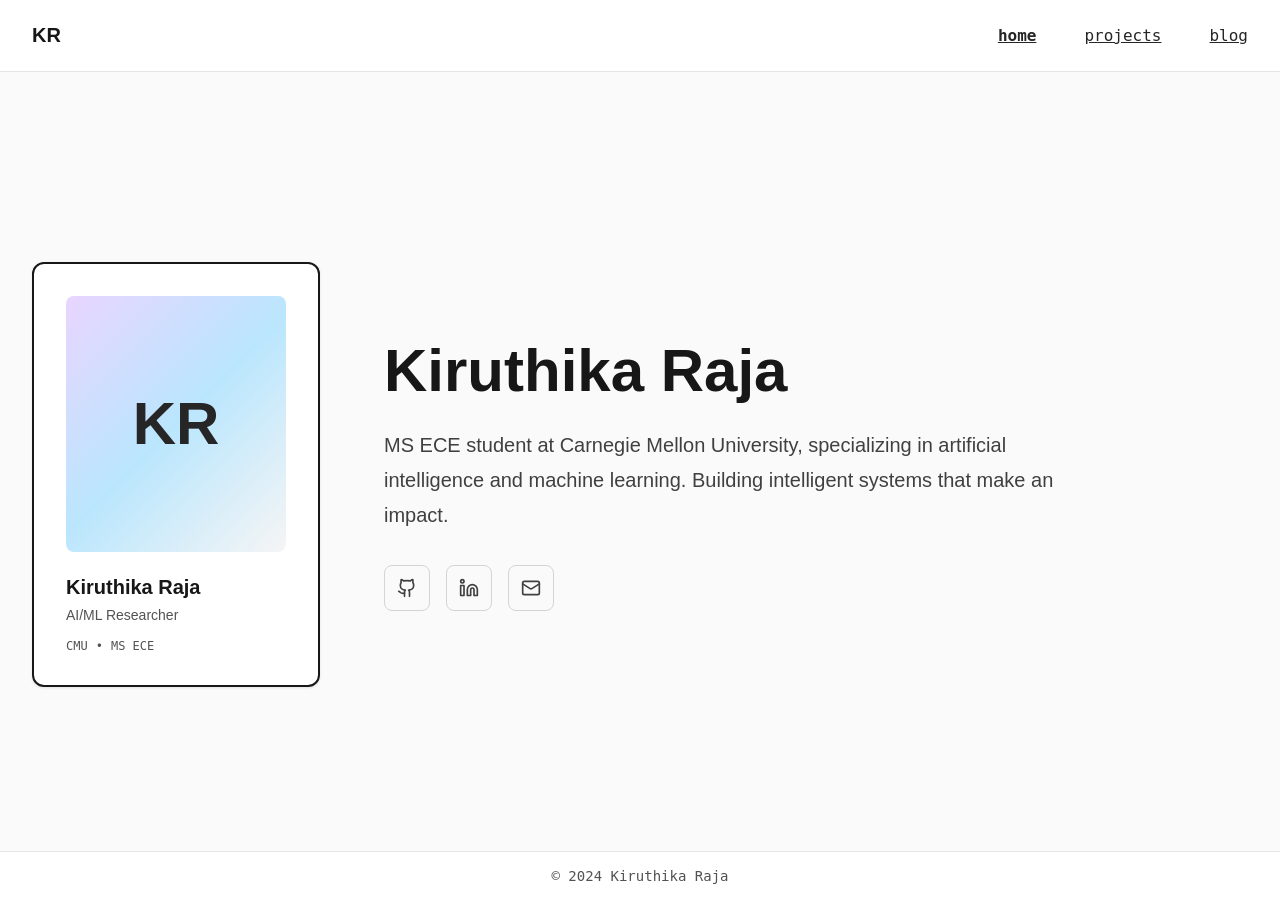
==== commit 0e6fcafa: "new portfolio updated" ====
--- a/index.html
+++ b/index.html
@@ -3,1318 +3,306 @@
 <head>
     <meta charset="UTF-8">
     <meta name="viewport" content="width=device-width, initial-scale=1.0">
-    <title>Digital Mail Club - Kiru & Aadya</title>
-    <link rel="preconnect" href="https://fonts.googleapis.com">
-    <link rel="preconnect" href="https://fonts.gstatic.com" crossorigin>
-    <link href="https://fonts.googleapis.com/css2?family=Special+Elite&family=Caveat:wght@400;600&display=swap" rel="stylesheet">
-    
-    <style>
-        :root {
-            --cream: #F7F2EA;
-            --dusty-blue: #7FA3B2;
-            --warm-yellow: #F1C96B;
-            --kraft: #D4B89B;
-            --faded-rose: #C98088;
-            --ink: #3B3A39;
-            --moss: #6C7A5C;
-            --paper-shadow: rgba(0,0,0,.08);
-        }
-
-        * {
-            margin: 0;
-            padding: 0;
-            box-sizing: border-box;
-        }
-
-        body {
-            font-family: "Special Elite", "Courier New", monospace;
-            background: linear-gradient(135deg, var(--cream) 0%, #F0EBE3 100%);
-            color: var(--ink);
-            min-height: 100vh;
-            overflow-x: hidden;
-            background-image: 
-                radial-gradient(circle at 20% 50%, transparent 20%, rgba(0,0,0,0.02) 21%, rgba(0,0,0,0.02) 34%, transparent 35%, transparent),
-                linear-gradient(0deg, transparent 24%, rgba(0,0,0,0.01) 25%, rgba(0,0,0,0.01) 26%, transparent 27%, transparent 74%, rgba(0,0,0,0.01) 75%, rgba(0,0,0,0.01) 76%, transparent 77%, transparent);
-        }
-
-        .container {
-            max-width: 1200px;
-            margin: 0 auto;
-            padding: 20px;
-            position: relative;
-        }
-
-        .header {
-            text-align: center;
-            margin-bottom: 30px;
-        }
-
-        .club-title {
-            font-family: "Caveat", cursive;
-            font-size: 2.5rem;
-            color: var(--moss);
-            margin-bottom: 5px;
-            text-shadow: 2px 2px 4px var(--paper-shadow);
-        }
-
-        .privacy-label {
-            font-size: 0.9rem;
-            color: var(--dusty-blue);
-            opacity: 0.8;
-        }
-
-        .view {
-            display: none;
-        }
-
-        .view.active {
-            display: block;
-        }
-
-        /* Mailbox View */
-        .mailbox {
-            display: flex;
-            flex-direction: column;
-            align-items: center;
-            gap: 30px;
-            margin-top: 40px;
-        }
-
-        .envelope {
-            position: relative;
-            width: 500px;
-            height: 320px;
-            background: var(--kraft);
-            border-radius: 12px;
-            box-shadow: 0 8px 25px var(--paper-shadow);
-            cursor: pointer;
-            transition: all 0.3s ease;
-            transform-style: preserve-3d;
-        }
-
-        .envelope:hover {
-            transform: translateY(-5px);
-            box-shadow: 0 12px 35px var(--paper-shadow);
-        }
-
-        .envelope-front {
-            position: absolute;
-            width: 100%;
-            height: 100%;
-            background: var(--kraft);
-            border-radius: 8px;
-            padding: 20px;
-            display: flex;
-            flex-direction: column;
-            justify-content: space-between;
-        }
-
-        .envelope-flap {
-            position: absolute;
-            top: 0;
-            left: 0;
-            width: 100%;
-            height: 100px;
-            background: linear-gradient(135deg, var(--kraft) 0%, #C9A98A 100%);
-            clip-path: polygon(0 0, 100% 0, 85% 100%, 15% 100%);
-            transform-origin: top center;
-            transition: transform 0.6s cubic-bezier(.2,.7,.2,1);
-            z-index: 3;
-            border-radius: 12px 12px 0 0;
-        }
-
-        .envelope.opening .envelope-flap {
-            transform: rotateX(-120deg);
-        }
-
-        .wax-seal {
-            position: absolute;
-            top: 70px;
-            left: 50%;
-            transform: translateX(-50%);
-            width: 40px;
-            height: 40px;
-            background: var(--faded-rose);
-            border-radius: 50%;
-            display: flex;
-            align-items: center;
-            justify-content: center;
-            z-index: 4;
-            transition: all 0.3s ease;
-        }
-
-        .wax-seal::after {
-            content: "★";
-            color: var(--cream);
-            font-size: 18px;
-        }
-
-        .addressee {
-            font-family: "Caveat", cursive;
-            font-size: 2rem;
-            color: var(--ink);
-            text-align: center;
-            margin-top: 150px;
-            z-index: 1;
-            position: relative;
-        }
-
-        .postage-area {
-            position: absolute;
-            top: 40px;
-            right: 40px;
-            width: 90px;
-            height: 90px;
-            border: 3px dashed var(--dusty-blue);
-            border-radius: 8px;
-            opacity: 0.4;
-            z-index: 1;
-        }
-
-        .stamp {
-            position: absolute;
-            width: 45px;
-            height: 45px;
-            background: var(--warm-yellow);
-            border: 3px solid white;
-            border-radius: 3px;
-            cursor: grab;
-            display: flex;
-            align-items: center;
-            justify-content: center;
-            font-size: 20px;
-            box-shadow: 0 2px 8px var(--paper-shadow);
-            transition: transform 0.2s ease;
-            z-index: 10;
-            user-select: none;
-        }
-
-        .stamp:hover {
-            transform: scale(1.1) rotate(2deg);
-        }
-
-        .stamp.dragging {
-            cursor: grabbing;
-            transform: scale(1.2) rotate(5deg);
-            z-index: 20;
-        }
-
-        .stamp.on-envelope {
-            position: absolute;
-            z-index: 2;
-            cursor: pointer;
-            transition: all 0.2s ease;
-        }
-
-        .stamp.on-envelope:hover {
-            transform: scale(1.1) rotate(0deg) !important;
-            box-shadow: 0 4px 12px var(--paper-shadow);
-            filter: brightness(1.1);
-        }
-
-        .stamp.on-envelope:hover::after {
-            content: "✕";
-            position: absolute;
-            top: -8px;
-            right: -8px;
-            width: 18px;
-            height: 18px;
-            background: var(--faded-rose);
-            color: white;
-            border-radius: 50%;
-            display: flex;
-            align-items: center;
-            justify-content: center;
-            font-size: 12px;
-            font-weight: bold;
-        }
-
-        .stamps-tray {
-            display: flex;
-            gap: 10px;
-            margin-top: 20px;
-            padding: 15px;
-            background: rgba(255,255,255,0.2);
-            border-radius: 12px;
-            backdrop-filter: blur(5px);
-        }
-
-        .nav-buttons {
-            display: flex;
-            gap: 15px;
-            flex-wrap: wrap;
-            justify-content: center;
-            margin-top: 20px;
-        }
-
-        .btn {
-            padding: 10px 20px;
-            border: none;
-            border-radius: 20px;
-            font-family: "Special Elite", monospace;
-            font-size: 0.9rem;
-            cursor: pointer;
-            transition: all 0.3s ease;
-            text-decoration: none;
-            display: inline-block;
-            box-shadow: 0 4px 12px var(--paper-shadow);
-        }
-
-        .btn-primary {
-            background: var(--dusty-blue);
-            color: white;
-        }
-
-        .btn-secondary {
-            background: var(--warm-yellow);
-            color: var(--ink);
-        }
-
-        .btn-tertiary {
-            background: var(--moss);
-            color: white;
-        }
-
-        .btn:hover {
-            transform: translateY(-2px);
-            box-shadow: 0 6px 16px var(--paper-shadow);
-        }
-
-        .user-toggle {
-            position: absolute;
-            top: 20px;
-            right: 20px;
-            background: var(--faded-rose);
-            color: white;
-            border: none;
-            padding: 8px 15px;
-            border-radius: 15px;
-            font-family: "Caveat", cursive;
-            font-size: 1rem;
-            cursor: pointer;
-            transition: all 0.3s ease;
-        }
-
-        .user-toggle:hover {
-            background: #B8707A;
-            transform: scale(1.05);
-        }
-
-        .unread-badge {
-            position: absolute;
-            top: -8px;
-            right: -8px;
-            background: var(--faded-rose);
-            color: white;
-            border-radius: 50%;
-            width: 24px;
-            height: 24px;
-            display: flex;
-            align-items: center;
-            justify-content: center;
-            font-size: 0.8rem;
-            font-weight: bold;
-            z-index: 4;
-        }
-
-        /* Letter View */
-        .letter-view {
-            max-width: 800px;
-            margin: 0 auto;
-            padding: 20px;
-        }
-
-        .letter-card {
-            background: var(--cream);
-            border-radius: 12px;
-            padding: 40px;
-            box-shadow: 0 12px 40px var(--paper-shadow);
-            position: relative;
-            background-image: 
-                repeating-linear-gradient(
-                    transparent,
-                    transparent 24px,
-                    rgba(111, 122, 92, 0.1) 25px,
-                    rgba(111, 122, 92, 0.1) 26px
-                );
-            max-height: 70vh;
-            overflow-y: auto;
-            animation: slideIn 0.8s cubic-bezier(.2,.7,.2,1);
-        }
-
-        @keyframes slideIn {
-            from {
-                opacity: 0;
-                transform: translateY(30px) rotate(-2deg);
-            }
-            to {
-                opacity: 1;
-                transform: translateY(0) rotate(0);
-            }
-        }
-
-        @keyframes slideOut {
-            from {
-                opacity: 1;
-                transform: translateY(0) rotate(0);
-            }
-            to {
-                opacity: 0;
-                transform: translateY(-30px) rotate(2deg);
-            }
-        }
-
-        .letter-meta {
-            display: flex;
-            justify-content: space-between;
-            margin-bottom: 20px;
-            font-size: 0.9rem;
-            color: var(--moss);
-            border-bottom: 1px solid rgba(111, 122, 92, 0.2);
-            padding-bottom: 10px;
-        }
-
-        .letter-body {
-            font-family: "Caveat", cursive;
-            font-size: 1.3rem;
-            line-height: 1.8;
-            color: var(--ink);
-        }
-
-        .letter-actions {
-            display: flex;
-            gap: 10px;
-            margin-top: 30px;
-            justify-content: center;
-        }
-
-        /* Write View */
-        .write-form {
-            max-width: 600px;
-            margin: 0 auto;
-            background: var(--cream);
-            border-radius: 12px;
-            padding: 30px;
-            box-shadow: 0 12px 40px var(--paper-shadow);
-            background-image: 
-                repeating-linear-gradient(
-                    transparent,
-                    transparent 24px,
-                    rgba(111, 122, 92, 0.1) 25px,
-                    rgba(111, 122, 92, 0.1) 26px
-                );
-        }
-
-        .form-group {
-            margin-bottom: 20px;
-        }
-
-        .form-group label {
-            display: block;
-            margin-bottom: 5px;
-            font-size: 0.9rem;
-            color: var(--moss);
-        }
-
-        .form-group input,
-        .form-group textarea {
-            width: 100%;
-            padding: 10px;
-            border: 1px solid var(--dusty-blue);
-            border-radius: 6px;
-            font-family: inherit;
-            font-size: 1rem;
-            background: rgba(255,255,255,0.8);
-        }
-
-        .form-group textarea {
-            font-family: "Caveat", cursive;
-            font-size: 1.2rem;
-            min-height: 200px;
-            resize: vertical;
-            line-height: 1.8;
-        }
-
-        /* Memory Box */
-        .memory-grid {
-            display: grid;
-            grid-template-columns: repeat(auto-fit, minmax(200px, 1fr));
-            gap: 20px;
-            margin-top: 30px;
-        }
-
-        .memory-item {
-            background: var(--kraft);
-            border-radius: 8px;
-            padding: 15px;
-            cursor: pointer;
-            transition: all 0.3s ease;
-            box-shadow: 0 4px 15px var(--paper-shadow);
-            position: relative;
-        }
-
-        .memory-item:hover {
-            transform: translateY(-3px);
-            box-shadow: 0 8px 25px var(--paper-shadow);
-        }
-
-        .memory-item h3 {
-            font-family: "Caveat", cursive;
-            font-size: 1.2rem;
-            margin-bottom: 5px;
-            color: var(--ink);
-        }
-
-        .memory-item p {
-            font-size: 0.8rem;
-            color: var(--moss);
-            opacity: 0.8;
-        }
-
-        .filters {
-            display: flex;
-            gap: 10px;
-            margin-bottom: 20px;
-            flex-wrap: wrap;
-        }
-
-        .search-box {
-            width: 100%;
-            max-width: 300px;
-            padding: 10px;
-            border: 1px solid var(--dusty-blue);
-            border-radius: 20px;
-            font-family: inherit;
-            margin-bottom: 20px;
-        }
-
-        /* Prompts View */
-        .prompts-list {
-            max-width: 600px;
-            margin: 0 auto;
-        }
-
-        .prompt-card {
-            background: var(--warm-yellow);
-            border-radius: 12px;
-            padding: 20px;
-            margin-bottom: 20px;
-            box-shadow: 0 6px 20px var(--paper-shadow);
-        }
-
-        .prompt-title {
-            font-family: "Caveat", cursive;
-            font-size: 1.4rem;
-            margin-bottom: 10px;
-            color: var(--ink);
-        }
-
-        .prompt-text {
-            font-size: 1rem;
-            line-height: 1.6;
-            margin-bottom: 15px;
-        }
-
-        /* Toast notifications */
-        .toast {
-            position: fixed;
-            top: 20px;
-            right: 20px;
-            background: var(--moss);
-            color: white;
-            padding: 15px 20px;
-            border-radius: 8px;
-            box-shadow: 0 4px 15px var(--paper-shadow);
-            z-index: 1000;
-            animation: toastSlide 3s ease-in-out;
-        }
-
-        @keyframes toastSlide {
-            0%, 100% { transform: translateX(300px); opacity: 0; }
-            10%, 90% { transform: translateX(0); opacity: 1; }
-        }
-
-        /* Responsive */
-        @media (max-width: 768px) {
-            .container {
-                padding: 10px;
-            }
-            
-            .envelope {
-                width: 450px;
-                height: 280px;
-            }
-            
-            .club-title {
-                font-size: 2rem;
-            }
-            
-            .letter-card,
-            .write-form {
-                padding: 20px;
-                margin: 10px;
-            }
-            
-            .nav-buttons {
-                gap: 10px;
-            }
-            
-            .btn {
-                padding: 8px 16px;
-                font-size: 0.8rem;
-            }
-        }
-
-        /* Accessibility */
-        @media (prefers-reduced-motion: reduce) {
-            *,
-            *::before,
-            *::after {
-                animation-duration: 0.01ms !important;
-                animation-iteration-count: 1 !important;
-                transition-duration: 0.01ms !important;
-            }
-            
-            .envelope-flap {
-                transition: none;
-            }
-            
-            .letter-card {
-                animation: none;
-            }
-        }
-
-        .sr-only {
-            position: absolute;
-            width: 1px;
-            height: 1px;
-            padding: 0;
-            margin: -1px;
-            overflow: hidden;
-            clip: rect(0, 0, 0, 0);
-            white-space: nowrap;
-            border: 0;
-        }
-
-        /* Focus styles */
-        .btn:focus,
-        .envelope:focus,
-        .memory-item:focus,
-        .stamp:focus {
-            outline: 2px solid var(--dusty-blue);
-            outline-offset: 2px;
-        }
-
-        input:focus,
-        textarea:focus {
-            outline: 2px solid var(--dusty-blue);
-            outline-offset: 1px;
-        }
-    </style>
+    <title>Kiruthika Raja - Portfolio</title>
+    <link rel="stylesheet" href="styles.css">
 </head>
 <body>
-    <div class="container">
-        <button class="user-toggle" onclick="toggleUser()" aria-label="Switch user">I'm <span id="current-user">Kiru</span></button>
-        
-        <div class="header">
-            <h1 class="club-title">Digital Mail Club</h1>
-            <p class="privacy-label">Private club for Kiru ↔ Aadya</p>
-        </div>
-
-        <div id="mailbox-view" class="view active">
-            <div class="mailbox">
-                <div class="envelope" onclick="openLetter()" ondrop="dropStamp(event)" ondragover="allowDrop(event)" role="button" tabindex="0" aria-expanded="false" aria-label="Open letter">
-                    <div class="envelope-front">
-                        <div class="postage-area"></div>
-                        <div class="addressee">To: <span id="envelope-addressee">Aadya</span></div>
-                    </div>
-                    <div class="envelope-flap"></div>
-                    <div class="wax-seal"></div>
-                    <div class="unread-badge" id="unread-count">1</div>
-                </div>
-
-                <div class="stamps-tray">
-                    <div class="stamp" draggable="true" ondragstart="dragStart(event)" data-stamp="📮">📮</div>
-                    <div class="stamp" draggable="true" ondragstart="dragStart(event)" data-stamp="🌟">🌟</div>
-                    <div class="stamp" draggable="true" ondragstart="dragStart(event)" data-stamp="🍃">🍃</div>
-                    <div class="stamp" draggable="true" ondragstart="dragStart(event)" data-stamp="💌">💌</div>
-                    <div class="stamp" draggable="true" ondragstart="dragStart(event)" data-stamp="🌙">🌙</div>
-                    <div class="stamp" draggable="true" ondragstart="dragStart(event)" data-stamp="🕊️">🕊️</div>
-                    <div class="stamp" draggable="true" ondragstart="dragStart(event)" data-stamp="🌻">🌻</div>
-                    <div class="stamp" draggable="true" ondragstart="dragStart(event)" data-stamp="🦋">🦋</div>
-                </div>
-
-                <div class="nav-buttons">
-                    <button class="btn btn-primary" onclick="showView('write')">Write New</button>
-                    <button class="btn btn-secondary" onclick="showView('prompts')">Weekly Prompts</button>
-                    <button class="btn btn-tertiary" onclick="showView('memory')">Memory Box</button>
-                    <button class="btn" onclick="clearAllStamps()" style="background: var(--faded-rose); color: white;">Clear Stamps</button>
-                </div>
-            </div>
-        </div>
-
-        <div id="letter-view" class="view">
-            <div class="letter-view">
-                <div class="letter-card" id="letter-content">
-                    </div>
-                <div class="letter-actions">
-                    <button class="btn btn-secondary" onclick="replyToLetter()">Reply</button>
-                    <button class="btn btn-primary" onclick="closeLetter()">Close Letter</button>
-                    <button class="btn btn-tertiary" onclick="saveToMemory()">Save to Memory Box</button>
-                </div>
-            </div>
-        </div>
-
-        <div id="write-view" class="view">
-            <div class="write-form">
-                <h2>Write a Letter</h2>
-                <form id="letter-form" onsubmit="sendLetter(event)">
-                    <div class="form-group">
-                        <label for="to-field">To:</label>
-                        <input type="text" id="to-field" required readonly>
-                    </div>
-                    <div class="form-group">
-                        <label for="subject-field">Subject:</label>
-                        <input type="text" id="subject-field" required>
-                    </div>
-                    <div class="form-group">
-                        <label for="body-field">Your Letter:</label>
-                        <textarea id="body-field" required placeholder="Dear friend..."></textarea>
-                    </div>
-                    <div class="nav-buttons">
-                        <button type="submit" class="btn btn-primary">Seal & Send</button>
-                        <button type="button" class="btn btn-secondary" onclick="cancelWriting()">Cancel</button>
-                    </div>
-                </form>
-            </div>
-        </div>
-
-        <div id="prompts-view" class="view">
-            <div class="prompts-list">
-                <h2>Weekly Prompts</h2>
-                <div id="prompts-container">
-                    </div>
-                <div class="nav-buttons">
-                    <button class="btn btn-primary" onclick="showView('mailbox')">Back to Mailbox</button>
-                </div>
-            </div>
-        </div>
-
-        <div id="memory-view" class="view">
-            <h2>Memory Box</h2>
-            <input type="text" class="search-box" placeholder="Search letters..." oninput="filterMemories(this.value)">
-            <div class="filters">
-                <button class="btn btn-secondary" onclick="setFilter('all')">All</button>
-                <button class="btn btn-secondary" onclick="setFilter('letter')">Letters</button>
-                <button class="btn btn-secondary" onclick="setFilter('prompt')">Prompts</button>
-            </div>
-            <div class="memory-grid" id="memory-grid">
-                </div>
-            <div class="nav-buttons">
-                <button class="btn btn-primary" onclick="showView('mailbox')">Back to Mailbox</button>
-            </div>
+    <!-- Navigation -->
+    <nav class="navbar">
+        <div class="nav-container">
+            <div class="logo">KR</div>
+            <div class="nav-links">
+                <button class="nav-link active" data-page="home">home</button>
+                <button class="nav-link" data-page="projects">projects</button>
+                <button class="nav-link" data-page="blog">blog</button>
+            </div>
+        </div>
+    </nav>
+
+    <!-- Home Page -->
+    <section id="home" class="page active">
+        <div class="home-container">
+            <!-- Profile Card -->
+            <div class="profile-card">
+                <div class="profile-image">
+                    <div class="profile-initials">KR</div>
+                </div>
+                <div class="profile-info">
+                    <h3 class="profile-name">Kiruthika Raja</h3>
+                    <p class="profile-title">AI/ML Researcher</p>
+                    <div class="profile-details">
+                        <span>CMU</span>
+                        <span class="dot">•</span>
+                        <span>MS ECE</span>
+                    </div>
+                </div>
+            </div>
+
+            <!-- Hero Content -->
+            <div class="hero-content">
+                <h1 class="hero-title">Kiruthika Raja</h1>
+                <p class="hero-description">
+                    MS ECE student at Carnegie Mellon University, specializing in artificial intelligence and machine learning. Building intelligent systems that make an impact.
+                </p>
+
+                <!-- Social Links -->
+                <div class="social-links">
+                    <a href="#" class="social-link" aria-label="GitHub">
+                        <svg xmlns="http://www.w3.org/2000/svg" width="20" height="20" viewBox="0 0 24 24" fill="none" stroke="currentColor" stroke-width="2" stroke-linecap="round" stroke-linejoin="round">
+                            <path d="M15 22v-4a4.8 4.8 0 0 0-1-3.5c3 0 6-2 6-5.5.08-1.25-.27-2.48-1-3.5.28-1.15.28-2.35 0-3.5 0 0-1 0-3 1.5-2.64-.5-5.36-.5-8 0C6 2 5 2 5 2c-.3 1.15-.3 2.35 0 3.5A5.403 5.403 0 0 0 4 9c0 3.5 3 5.5 6 5.5-.39.49-.68 1.05-.85 1.65-.17.6-.22 1.23-.15 1.85v4"/>
+                            <path d="M9 18c-4.51 2-5-2-7-2"/>
+                        </svg>
+                    </a>
+                    <a href="#" class="social-link" aria-label="LinkedIn">
+                        <svg xmlns="http://www.w3.org/2000/svg" width="20" height="20" viewBox="0 0 24 24" fill="none" stroke="currentColor" stroke-width="2" stroke-linecap="round" stroke-linejoin="round">
+                            <path d="M16 8a6 6 0 0 1 6 6v7h-4v-7a2 2 0 0 0-2-2 2 2 0 0 0-2 2v7h-4v-7a6 6 0 0 1 6-6z"/>
+                            <rect width="4" height="12" x="2" y="9"/>
+                            <circle cx="4" cy="4" r="2"/>
+                        </svg>
+                    </a>
+                    <a href="#" class="social-link" aria-label="Email">
+                        <svg xmlns="http://www.w3.org/2000/svg" width="20" height="20" viewBox="0 0 24 24" fill="none" stroke="currentColor" stroke-width="2" stroke-linecap="round" stroke-linejoin="round">
+                            <rect width="20" height="16" x="2" y="4" rx="2"/>
+                            <path d="m22 7-8.97 5.7a1.94 1.94 0 0 1-2.06 0L2 7"/>
+                        </svg>
+                    </a>
+                </div>
+            </div>
+        </div>
+    </section>
+
+    <!-- Projects Page -->
+    <section id="projects" class="page">
+        <div class="page-container">
+            <h2 class="page-title">Projects</h2>
+            <div class="cards-list">
+                <!-- Scotty Scheduler Project -->
+                <div class="card project-card" onclick="openModal('scotty')">
+                    <div class="card-header">
+                        <h3 class="card-title">Scotty Scheduler</h3>
+                        <a href="https://scottyscheduler.streamlit.app/" target="_blank" class="live-link" onclick="event.stopPropagation()">
+                            <svg xmlns="http://www.w3.org/2000/svg" width="18" height="18" viewBox="0 0 24 24" fill="none" stroke="currentColor" stroke-width="2" stroke-linecap="round" stroke-linejoin="round">
+                                <path d="M18 13v6a2 2 0 0 1-2 2H5a2 2 0 0 1-2-2V8a2 2 0 0 1 2-2h6"/>
+                                <polyline points="15 3 21 3 21 9"/>
+                                <line x1="10" y1="14" x2="21" y2="3"/>
+                            </svg>
+                            Live
+                        </a>
+                    </div>
+                    <p class="card-description">AI-powered course recommendation system for CMU students - Winner of Google Deepmind AI Agents Hackathon 2025</p>
+                    <div class="card-tags">
+                        <span>Python,</span>
+                        <span>LlamaIndex,</span>
+                        <span>GPT-4o,</span>
+                        <span>Streamlit</span>
+                    </div>
+                    <p class="click-hint">Click for details</p>
+                </div>
+
+                <!-- RecipeBox Project -->
+                <div class="card project-card" onclick="openModal('recipebox')">
+                    <div class="card-header">
+                        <h3 class="card-title">RecipeBox</h3>
+                        <a href="https://recipebox.infinityfree.me/main.html" target="_blank" class="live-link" onclick="event.stopPropagation()">
+                            <svg xmlns="http://www.w3.org/2000/svg" width="18" height="18" viewBox="0 0 24 24" fill="none" stroke="currentColor" stroke-width="2" stroke-linecap="round" stroke-linejoin="round">
+                                <path d="M18 13v6a2 2 0 0 1-2 2H5a2 2 0 0 1-2-2V8a2 2 0 0 1 2-2h6"/>
+                                <polyline points="15 3 21 3 21 9"/>
+                                <line x1="10" y1="14" x2="21" y2="3"/>
+                            </svg>
+                            Live
+                        </a>
+                    </div>
+                    <p class="card-description">A full-stack web application to store, organize, and manage all your recipes in one place</p>
+                    <div class="card-tags">
+                        <span>PHP,</span>
+                        <span>MySQL,</span>
+                        <span>HTML/CSS,</span>
+                        <span>JavaScript</span>
+                    </div>
+                    <p class="click-hint">Click for details</p>
+                </div>
+
+                <!-- Freshman Portfolio Project -->
+                <div class="card project-card" onclick="openModal('freshman')">
+                    <div class="card-header">
+                        <h3 class="card-title">Freshman Portfolio</h3>
+                        <a href="https://rajakiru.github.io/freshman-portfolio/" target="_blank" class="live-link" onclick="event.stopPropagation()">
+                            <svg xmlns="http://www.w3.org/2000/svg" width="18" height="18" viewBox="0 0 24 24" fill="none" stroke="currentColor" stroke-width="2" stroke-linecap="round" stroke-linejoin="round">
+                                <path d="M18 13v6a2 2 0 0 1-2 2H5a2 2 0 0 1-2-2V8a2 2 0 0 1 2-2h6"/>
+                                <polyline points="15 3 21 3 21 9"/>
+                                <line x1="10" y1="14" x2="21" y2="3"/>
+                            </svg>
+                            Live
+                        </a>
+                    </div>
+                    <p class="card-description">My first personal portfolio website built during freshman year</p>
+                    <div class="card-tags">
+                        <span>HTML,</span>
+                        <span>CSS,</span>
+                        <span>JavaScript</span>
+                    </div>
+                    <p class="click-hint">Click for details</p>
+                </div>
+            </div>
+        </div>
+    </section>
+
+    <!-- Project Modal -->
+    <div id="project-modal" class="modal">
+        <div class="modal-content">
+            <button class="modal-close" onclick="closeModal()">&times;</button>
+            <div id="modal-body"></div>
         </div>
     </div>
 
+    <!-- Blog Page -->
+    <section id="blog" class="page">
+        <div class="page-container blog-page">
+            <h2 class="page-title">Blog</h2>
+            <div class="cards-list">
+                <a href="https://medium.com/@rajakiru02/sludge-content-the-rise-and-impact-8619f402cde2" target="_blank" class="card blog-card blog-link">
+                    <div class="card-header">
+                        <h3 class="card-title">Sludge Content: The Rise and Impact</h3>
+                        <span class="read-link">
+                            <svg xmlns="http://www.w3.org/2000/svg" width="18" height="18" viewBox="0 0 24 24" fill="none" stroke="currentColor" stroke-width="2" stroke-linecap="round" stroke-linejoin="round">
+                                <path d="M18 13v6a2 2 0 0 1-2 2H5a2 2 0 0 1-2-2V8a2 2 0 0 1 2-2h6"/>
+                                <polyline points="15 3 21 3 21 9"/>
+                                <line x1="10" y1="14" x2="21" y2="3"/>
+                            </svg>
+                            Read on Medium
+                        </span>
+                    </div>
+                    <p class="card-description">Exploring the phenomenon of sludge content and its effects on digital media consumption</p>
+                </a>
+            </div>
+        </div>
+    </section>
+
+    <!-- Footer -->
+    <footer class="footer">
+        <div class="footer-container">
+            <p>&copy; 2024 Kiruthika Raja</p>
+        </div>
+    </footer>
+
     <script>
-        // App state
-        let state = {
-            letters: [],
-            collectibles: { stampsUnlocked: ['📮', '🌟', '🍃', '💌'] },
-            user: { name: 'Kiru' },
-            currentLetter: null,
-            currentFilter: 'all'
-        };
-
-        // Weekly prompts
-        const weeklyPrompts = [
-            "A memory you return to when you can't sleep.",
-            "Write a letter to future-you in one year.",
-            "A film/book that held your hand lately.",
-        ];
-
-        // Seed data
-        function initializeApp() {
-            const savedState = localStorage.getItem('digitalMailClub');
-            if (savedState) {
-                state = JSON.parse(savedState);
-            } else {
-                // Seed with sample letters
-                state.letters = [
-                    {
-                        id: 'seed1',
-                        from: 'Aadya',
-                        to: 'Kiru',
-                        subject: 'Happy Birthday, Aadya!',
-                        body: `dear aadya,\nhappy birthday!! i can’t believe i’m not next to you right now, helping with your decorations and everything. i keep wanting to just catch a flight — or better yet, fly us both out to new york. you should actually plan a trip back to the us, we could escape for a weekend. stay with me for a month, i’d love that.\ni had all these gift ideas i thought of packing and sending, but the shipping costs were ridiculous. i even made a list. then i realized i don’t even have your current address, and you’re moving out by the end of this month anyway, so it wouldn’t work. send me your new one — i’ll try again.\nanyway, i’ve been obsessed lately with the idea of mail clubs — the way people send each other envelopes across the world, filled with favorite art, quotes, book recs, stickers. it’s so cute. i even looked up how much it costs to join one (there’s a duck mail club from canada, $15 plus shipping). but it made me think of us — how we’ve always had our own little exchange of letters and fragments. so i thought, why not make ours digital?\ni created this little space for us. i know, it’s ironic — we always talk about how glued online we are, how scrolling replaces real connection, how there’s so little physical media around us anymore. but maybe that’s why i wanted to carve out this corner: not another feed, not another scroll, but a slower space that belongs just to us. inspired by beautiful world, where are you — our own little club, where we can write to each other, drop in prompts, add polaroids, keep our fragments safe. this is just the first version. i’ll make it better — add stickers, little customizations, ways to pin in pieces of us.\nand I haven’t added all our past mails here yet. Right now its just a piece plucked out from the moment, but once I figure out a passcode or some sort of secret key, we can have a whole collection here, auto display these emails, add in polaroid, stickers, art, movie or book quotes.\nLots of love,\nKiruuuu`,
-                        dateISO: '2025-01-15T14:30:00Z',
-                        type: 'letter',
-                        stamps: [],
-                        attachments: []
-                    },
-                    {
-                        id: 'seed2',
-                        from: 'Kiru',
-                        to: 'Aadya',
-                        subject: 'Re: The Library Corner',
-                        body: `Dearest Aadya,\n\nYour letter arrived like warm sunlight on a cloudy day. I can almost smell the old books and feel that particular library quiet that wraps around you like a soft blanket.\n\nI've been diving into Ocean Vuong's poetry - his words dance between languages like you and I dance between thoughts. "Perhaps the most powerful moment is when you are most powerless."\n\nDo you remember our promise to read the same book across distances? Shall we pick something together?\n\nSending you virtual tea and infinite affection,\nKiru`,
-                        dateISO: '2025-01-16T09:15:00Z',
-                        type: 'letter',
-                        stamps: [],
-                        attachments: []
-                    },
-                    {
-                        id: 'seed3',
-                        from: 'Aadya',
-                        to: 'Kiru',
-                        subject: 'Prompt #2 Response',
-                        body: `Romantic relaiship is based around building a life together and platonic is supporting whatever life u already had. is that true? I don't understand how people don't want to center their lives around friends, am I absurd? maybe this is our answer though, bc in the society we live in now, isn't the only option a romantic relationship?\n\nA.`,
-                        dateISO: '2025-01-18T16:45:00Z',
-                        type: 'prompt',
-                        promptId: '2',
-                        stamps: [],
-                        attachments: []
-                    }
-                ];
-                saveState();
-            }
-            
-            updateUI();
-            generateWeeklyPrompts();
-        }
-
-        function saveState() {
-            localStorage.setItem('digitalMailClub', JSON.stringify(state));
-        }
-
-        function updateUI() {
-            updateEnvelope();
-            updateUserToggle();
-            updateMemoryBox();
-            updateUnreadCount();
-        }
-
-        function updateEnvelope() {
-            const addressee = state.user.name === 'Kiru' ? 'Kiru' : 'Aadya';
-            document.getElementById('envelope-addressee').textContent = addressee;
-        }
-
-        function updateUserToggle() {
-            document.getElementById('current-user').textContent = state.user.name;
-            updateEnvelope();
-        }
-
-        function updateUnreadCount() {
-            const unreadCount = state.letters.filter(letter => 
-                letter.to === state.user.name && !letter.read
-            ).length;
-            const badge = document.getElementById('unread-count');
-            if (unreadCount > 0) {
-                badge.textContent = unreadCount;
-                badge.style.display = 'flex';
-            } else {
-                badge.style.display = 'none';
-            }
-        }
-
-        function toggleUser() {
-            state.user.name = state.user.name === 'Kiru' ? 'Aadya' : 'Kiru';
-            saveState();
-            updateUI();
-        }
-
-        function showView(viewName) {
-            document.querySelectorAll('.view').forEach(view => {
-                view.classList.remove('active');
-            });
-            document.getElementById(viewName + '-view').classList.add('active');
-
-            if (viewName === 'write') {
-                setupWriteForm();
-            } else if (viewName === 'prompts') {
-                generateWeeklyPrompts();
-            } else if (viewName === 'memory') {
-                updateMemoryBox();
-            }
-        }
-
-        function openLetter() {
-            const envelope = document.querySelector('.envelope');
-            const unreadLetters = state.letters.filter(letter => 
-                letter.to === state.user.name && !letter.read
-            );
-
-            if (unreadLetters.length > 0) {
-                envelope.classList.add('opening');
-                const letter = unreadLetters[0];
-                letter.read = true;
-                state.currentLetter = letter;
-                saveState();
-
-                setTimeout(() => {
-                    displayLetter(letter);
-                    showView('letter');
-                    envelope.classList.remove('opening');
-                }, 900);
-            } else {
-                // Show most recent letter if no unread ones
-                if (state.letters.length > 0) {
-                    const recentLetter = state.letters.sort((a, b) => 
-                        new Date(b.dateISO) - new Date(a.dateISO)
-                    )[0];
-                    state.currentLetter = recentLetter;
-                    displayLetter(recentLetter);
-                    showView('letter');
-                }
-            }
-        }
-
-        function displayLetter(letter) {
-            const content = document.getElementById('letter-content');
-            const date = new Date(letter.dateISO).toLocaleDateString('en-US', {
-                year: 'numeric',
-                month: 'long',
-                day: 'numeric'
-            });
-
-            let attachmentsHtml = '';
-            if (letter.attachments && letter.attachments.length > 0) {
-                attachmentsHtml = '<div style="margin-top: 20px;">';
-                letter.attachments.forEach(attachment => {
-                    if (attachment.type === 'photo') {
-                        attachmentsHtml += `<div style="display: inline-block; margin: 5px; padding: 10px; background: white; box-shadow: 0 2px 8px var(--paper-shadow); transform: rotate(-2deg);"><img src="${attachment.srcOrText}" alt="Attached photo" style="max-width: 100px; max-height: 100px; border-radius: 4px;"></div>`;
+        // Page navigation
+        const navLinks = document.querySelectorAll('.nav-link');
+        const pages = document.querySelectorAll('.page');
+
+        navLinks.forEach(link => {
+            link.addEventListener('click', () => {
+                const targetPage = link.dataset.page;
+
+                // Update active nav link
+                navLinks.forEach(l => l.classList.remove('active'));
+                link.classList.add('active');
+
+                // Show target page
+                pages.forEach(page => {
+                    page.classList.remove('active');
+                    if (page.id === targetPage) {
+                        page.classList.add('active');
                     }
                 });
-                attachmentsHtml += '</div>';
+            });
+        });
+
+        // Project details data
+        const projectDetails = {
+            scotty: {
+                title: 'Scotty Scheduler',
+                description: 'An intelligent course recommendation system that helps CMU students find the perfect courses based on their interests, past experience, and preferences. Winner of the Google Deepmind AI Agents Hackathon 2025 at CMU.',
+                features: [
+                    'AI-powered personalized course recommendations using GPT-4o',
+                    'Resume analysis to automatically detect interests and skills',
+                    'Flexible filtering by weekly hours and course ratings',
+                    'Calendar integration with .ics export for recommended courses',
+                    'RAG-based search over CMU ECE course syllabi'
+                ],
+                tech: ['Python', 'LlamaIndex', 'GPT-4o', 'Streamlit', 'Flask', 'HuggingFace'],
+                link: 'https://scottyscheduler.streamlit.app/'
+            },
+            recipebox: {
+                title: 'RecipeBox',
+                description: 'A full-stack web application that allows users to store and organize all their recipes in one place.',
+                features: [
+                    'View all recipes with search and filter functionality',
+                    'Add new recipes with ingredients, instructions, and images',
+                    'Edit and update existing recipes',
+                    'Organize recipes by categories and cuisines',
+                    'Responsive design for mobile and desktop'
+                ],
+                tech: ['PHP', 'MySQL', 'HTML5', 'CSS3', 'JavaScript'],
+                link: 'https://recipebox.infinityfree.me/main.html'
+            },
+            freshman: {
+                title: 'Freshman Portfolio',
+                description: 'My first personal portfolio website, built during freshman year to showcase my journey into web development and programming.',
+                features: [
+                    'Clean and simple design',
+                    'About me section with background info',
+                    'Projects showcase',
+                    'Contact information',
+                    'Fully responsive layout'
+                ],
+                tech: ['HTML5', 'CSS3', 'JavaScript'],
+                link: 'https://rajakiru.github.io/freshman-portfolio/'
             }
-
-            content.innerHTML = `
-                <div class="letter-meta">
-                    <div>From: <strong>${letter.from}</strong></div>
-                    <div>${date}</div>
-                </div>
-                <h3 style="font-family: 'Caveat', cursive; font-size: 1.5rem; margin-bottom: 15px; color: var(--moss);">${letter.subject}</h3>
-                <div class="letter-body">${letter.body.replace(/\n/g, '<br>')}</div>
-                ${attachmentsHtml}
+        };
+
+        // Modal functions
+        function openModal(projectId) {
+            const project = projectDetails[projectId];
+            const modal = document.getElementById('project-modal');
+            const modalBody = document.getElementById('modal-body');
+
+            let featuresHtml = project.features.map(f => `<li>${f}</li>`).join('');
+            let techHtml = project.tech.map(t => `<span class="modal-tag">${t}</span>`).join('');
+            let linkHtml = project.link
+                ? `<a href="${project.link}" target="_blank" class="modal-link">
+                    <svg xmlns="http://www.w3.org/2000/svg" width="18" height="18" viewBox="0 0 24 24" fill="none" stroke="currentColor" stroke-width="2" stroke-linecap="round" stroke-linejoin="round">
+                        <path d="M18 13v6a2 2 0 0 1-2 2H5a2 2 0 0 1-2-2V8a2 2 0 0 1 2-2h6"/>
+                        <polyline points="15 3 21 3 21 9"/>
+                        <line x1="10" y1="14" x2="21" y2="3"/>
+                    </svg>
+                    View Live Site
+                   </a>`
+                : '';
+
+            modalBody.innerHTML = `
+                <h2 class="modal-title">${project.title}</h2>
+                <p class="modal-description">${project.description}</p>
+                <h4 class="modal-section-title">Key Features</h4>
+                <ul class="modal-features">${featuresHtml}</ul>
+                <h4 class="modal-section-title">Technologies</h4>
+                <div class="modal-tags">${techHtml}</div>
+                ${linkHtml}
             `;
+
+            modal.classList.add('active');
+            document.body.style.overflow = 'hidden';
         }
 
-        function setupWriteForm(isReply = false, originalLetter = null) {
-            console.log('Setting up write form. Reply:', isReply);
-            
-            const toField = document.getElementById('to-field');
-            const subjectField = document.getElementById('subject-field');
-            const bodyField = document.getElementById('body-field');
-
-            if (isReply && originalLetter) {
-                toField.value = originalLetter.from;
-                subjectField.value = originalLetter.subject.startsWith('Re: ') ? originalLetter.subject : `Re: ${originalLetter.subject}`;
-                bodyField.value = `\n\n---\nReplying to: "${originalLetter.subject}" from ${originalLetter.from}`;
-                bodyField.focus();
-                bodyField.setSelectionRange(0, 0);
-            } else {
-                toField.value = state.user.name === 'Kiru' ? 'Aadya' : 'Kiru';
-                subjectField.value = '';
-                bodyField.value = '';
-                bodyField.placeholder = 'Dear friend...';
-                setTimeout(() => subjectField.focus(), 100);
-            }
+        function closeModal() {
+            const modal = document.getElementById('project-modal');
+            modal.classList.remove('active');
+            document.body.style.overflow = 'auto';
         }
 
-        function closeLetter() {
-            const letterCard = document.querySelector('.letter-card');
-            if (letterCard) {
-                letterCard.style.animation = 'slideOut 0.6s cubic-bezier(.2,.7,.2,1)';
-                setTimeout(() => {
-                    showView('mailbox');
-                    letterCard.style.animation = ''; // Reset animation
-                }, 500);
-            } else {
-                showView('mailbox');
-            }
-        }
-
-        function sendLetter(event) {
-            event.preventDefault();
-            console.log('Sending letter...');
-            
-            const to = document.getElementById('to-field').value.trim();
-            const subject = document.getElementById('subject-field').value.trim();
-            const body = document.getElementById('body-field').value.trim();
-
-            console.log('Form values:', { to, subject, body });
-
-            if (!subject || !body) {
-                showToast('Please fill in both subject and message');
-                return false;
-            }
-
-            const newLetter = {
-                id: 'letter_' + Date.now(),
-                from: state.user.name,
-                to: to,
-                subject: subject,
-                body: body,
-                dateISO: new Date().toISOString(),
-                type: subject.toLowerCase().includes('prompt #') ? 'prompt' : 'letter',
-                stamps: [],
-                attachments: [],
-                read: false
-            };
-
-            state.letters.push(newLetter);
-            saveState();
-            console.log('Letter saved to state:', newLetter);
-
-            // Show sealing animation/feedback
-            const submitBtn = document.querySelector('#letter-form button[type="submit"]');
-            submitBtn.disabled = true;
-            submitBtn.textContent = 'Sealing...';
-            
-            showToast('Letter sealed and sent with love! 💌');
-            
-            // Reset form after short delay
-            setTimeout(() => {
-                resetWriteForm();
-                showView('mailbox');
-                updateUI();
-                submitBtn.disabled = false;
-                submitBtn.textContent = 'Seal & Send';
-            }, 1500);
-
-            return false;
-        }
-
-        function resetWriteForm() {
-            document.getElementById('subject-field').value = '';
-            document.getElementById('body-field').value = '';
-            document.getElementById('body-field').placeholder = 'Dear friend...';
-            document.getElementById('letter-form').reset();
-        }
-
-        function cancelWriting() {
-            resetWriteForm();
-            showView('mailbox');
-        }
-
-        function saveToMemory() {
-            if (state.currentLetter && !state.currentLetter.inMemory) {
-                state.currentLetter.inMemory = true;
-                saveState();
-                updateMemoryBox();
-                showToast('Saved to Memory Box');
-            }
-        }
-
-        function updateMemoryBox() {
-            const grid = document.getElementById('memory-grid');
-            const savedLetters = state.letters.filter(letter => letter.inMemory);
-
-            if (savedLetters.length === 0) {
-                grid.innerHTML = '<div style="text-align: center; padding: 40px; font-family: \'Caveat\', cursive; font-size: 1.2rem; color: var(--moss); opacity: 0.7;">No saved letters yet. The drawer waits patiently.</div>';
-                return;
-            }
-
-            let filteredLetters = savedLetters;
-            if (state.currentFilter !== 'all') {
-                filteredLetters = savedLetters.filter(letter => letter.type === state.currentFilter);
-            }
-
-            grid.innerHTML = filteredLetters.map(letter => {
-                const date = new Date(letter.dateISO).toLocaleDateString();
-                return `
-                    <div class="memory-item" onclick="openMemoryLetter('${letter.id}')" role="button" tabindex="0" onkeydown="if(event.key==='Enter') openMemoryLetter('${letter.id}')">
-                        <h3>${letter.subject}</h3>
-                        <p>From: ${letter.from} • ${date}</p>
-                        <p>${letter.body.substring(0, 100)}${letter.body.length > 100 ? '...' : ''}</p>
-                    </div>
-                `;
-            }).join('');
-        }
-
-        function openMemoryLetter(letterId) {
-            const letter = state.letters.find(l => l.id === letterId);
-            if (letter) {
-                state.currentLetter = letter;
-                displayLetter(letter);
-                showView('letter');
-            }
-        }
-
-        function setFilter(filterType) {
-            state.currentFilter = filterType;
-            updateMemoryBox();
-            
-            // Update button states
-            document.querySelectorAll('.filters .btn').forEach(btn => {
-                btn.style.background = 'var(--warm-yellow)';
-            });
-            event.target.style.background = 'var(--moss)';
-            event.target.style.color = 'white';
-        }
-
-        function filterMemories(searchTerm) {
-            const items = document.querySelectorAll('.memory-item');
-            const term = searchTerm.toLowerCase();
-
-            items.forEach(item => {
-                const text = item.textContent.toLowerCase();
-                if (text.includes(term)) {
-                    item.style.display = 'block';
-                } else {
-                    item.style.display = 'none';
-                }
-            });
-        }
-
-        function generateWeeklyPrompts() {
-            const container = document.getElementById('prompts-container');
-            const today = new Date();
-            const weekNumber = Math.floor((today - new Date(today.getFullYear(), 0, 1)) / (7 * 24 * 60 * 60 * 1000));
-            const promptIndex = weekNumber % weeklyPrompts.length;
-            const currentPrompt = weeklyPrompts[promptIndex];
-
-            container.innerHTML = `
-                <div class="prompt-card">
-                    <div class="prompt-title">Week ${weekNumber + 1} Prompt</div>
-                    <div class="prompt-text">${currentPrompt}</div>
-                    <button class="btn btn-primary" onclick="respondToPrompt('${promptIndex}', '${currentPrompt}')">Write Response</button>
-                </div>
-            `;
-        }
-
-        function replyToLetter() {
-            if (state.currentLetter) {
-                setupWriteForm(true, state.currentLetter);
-                showView('write');
-            }
-        }
-
-        function respondToPrompt(promptId, promptText) {
-            setupWriteForm();
-            document.getElementById('subject-field').value = `Prompt #${parseInt(promptId) + 1} Response`;
-            document.getElementById('body-field').placeholder = `Responding to: "${promptText}"\n\nYour thoughts...`;
-            showView('write');
-        }
-
-        // Drag and drop functionality
-        let draggedStamp = null;
-        let draggedElement = null;
-
-        function dragStart(event) {
-            draggedStamp = event.target.dataset.stamp;
-            draggedElement = event.target;
-            event.target.classList.add('dragging');
-            event.dataTransfer.effectAllowed = 'copy';
-        }
-
-        function allowDrop(event) {
-            event.preventDefault();
-            event.dataTransfer.dropEffect = 'copy';
-        }
-
-        function dropStamp(event) {
-            event.preventDefault();
-            event.stopPropagation(); // Prevent envelope click from firing
-            
-            if (draggedStamp) {
-                const envelope = document.querySelector('.envelope');
-                const rect = envelope.getBoundingClientRect();
-                const x = event.clientX - rect.left;
-                const y = event.clientY - rect.top;
-
-                // Create a new stamp on the envelope
-                const newStamp = document.createElement('div');
-                newStamp.className = 'stamp on-envelope';
-                newStamp.style.left = Math.max(5, Math.min(envelope.offsetWidth - 50, x - 22)) + 'px';
-                newStamp.style.top = Math.max(5, Math.min(envelope.offsetHeight - 50, y - 22)) + 'px';
-                newStamp.style.transform = `rotate(${Math.random() * 20 - 10}deg)`;
-                newStamp.textContent = draggedStamp;
-                newStamp.style.background = getRandomStampColor();
-                newStamp.onclick = function(e) { 
-                    e.stopPropagation(); 
-                    removeStamp(newStamp);
-                };
-                
-                envelope.appendChild(newStamp);
-
-                // Save stamp position
-                const stampId = Date.now() + Math.random();
-                newStamp.dataset.stampId = stampId;
-                saveStampPosition(stampId, draggedStamp, newStamp.style.left, newStamp.style.top, newStamp.style.transform);
-                
-                showToast(`${draggedStamp} stamp placed!`);
-            }
-            
-            // Clean up
-            if (draggedElement) {
-                draggedElement.classList.remove('dragging');
-            }
-            draggedStamp = null;
-            draggedElement = null;
-        }
-
-        function getRandomStampColor() {
-            const colors = ['var(--warm-yellow)', 'var(--dusty-blue)', 'var(--faded-rose)', 'var(--moss)', '#E6B3BA', '#A8DADC'];
-            return colors[Math.floor(Math.random() * colors.length)];
-        }
-
-        function saveStampPosition(stampId, stampEmoji, left, top, transform) {
-            // Initialize stamps array if it doesn't exist
-            if (!window.placedStamps) {
-                window.placedStamps = [];
-            }
-            
-            // Add new stamp position
-            window.placedStamps.push({
-                id: stampId,
-                emoji: stampEmoji,
-                left: left,
-                top: top,
-                transform: transform
-            });
-            
-            // Save to localStorage
-            localStorage.setItem('envelopeStamps', JSON.stringify(window.placedStamps));
-        }
-
-        function removeStamp(stampElement) {
-            const stampId = stampElement.dataset.stampId;
-            
-            // Remove from DOM with animation
-            stampElement.style.transition = 'all 0.3s ease';
-            stampElement.style.transform = 'scale(0) rotate(180deg)';
-            stampElement.style.opacity = '0';
-            
-            setTimeout(() => {
-                if (stampElement.parentNode) {
-                    stampElement.remove();
-                }
-            }, 300);
-            
-            // Remove from saved stamps
-            if (window.placedStamps) {
-                window.placedStamps = window.placedStamps.filter(s => s.id != stampId);
-                localStorage.setItem('envelopeStamps', JSON.stringify(window.placedStamps));
-            }
-            
-            showToast('Stamp removed!');
-        }
-
-        function clearAllStamps() {
-            const envelope = document.querySelector('.envelope');
-            const stamps = envelope.querySelectorAll('.stamp.on-envelope');
-            
-            stamps.forEach(stamp => {
-                stamp.style.transition = 'all 0.3s ease';
-                stamp.style.transform = 'scale(0) rotate(180deg)';
-                stamp.style.opacity = '0';
-            });
-            
-            setTimeout(() => {
-                stamps.forEach(stamp => {
-                    if (stamp.parentNode) {
-                        stamp.remove();
-                    }
-                });
-            }, 300);
-            
-            // Clear saved stamps
-            window.placedStamps = [];
-            localStorage.removeItem('envelopeStamps');
-            
-            showToast('All stamps cleared!');
-        }
-
-        function loadSavedStamps() {
-            const saved = localStorage.getItem('envelopeStamps');
-            if (saved) {
-                window.placedStamps = JSON.parse(saved);
-                const envelope = document.querySelector('.envelope');
-                if (envelope && window.placedStamps) {
-                    window.placedStamps.forEach(stampData => {
-                        const stamp = document.createElement('div');
-                        stamp.className = 'stamp on-envelope';
-                        stamp.style.left = stampData.left;
-                        stamp.style.top = stampData.top;
-                        stamp.style.transform = stampData.transform;
-                        stamp.style.background = getRandomStampColor();
-                        stamp.textContent = stampData.emoji;
-                        stamp.dataset.stampId = stampData.id;
-                        stamp.onclick = function(e) { 
-                            e.stopPropagation(); 
-                            removeStamp(stamp);
-                        };
-                        envelope.appendChild(stamp);
-                    });
-                }
-            }
-        }
-
-        function showToast(message) {
-            const existingToast = document.querySelector('.toast');
-            if (existingToast) {
-                existingToast.remove();
-            }
-
-            const toast = document.createElement('div');
-            toast.className = 'toast';
-            toast.textContent = message;
-            toast.setAttribute('role', 'alert');
-            toast.setAttribute('aria-live', 'polite');
-            document.body.appendChild(toast);
-
-            setTimeout(() => {
-                if (toast.parentNode) {
-                    toast.remove();
-                }
-            }, 3000);
-        }
-
-        // Keyboard navigation
-        document.addEventListener('keydown', (event) => {
-            if (event.key === 'Escape') {
-                const currentView = document.querySelector('.view.active');
-                if (currentView.id === 'letter-view') {
-                    closeLetter();
-                } else {
-                    showView('mailbox');
-                }
-            } else if (event.key === 'r' || event.key === 'R') {
-                const currentView = document.querySelector('.view.active');
-                if (currentView.id === 'letter-view' && state.currentLetter) {
-                    replyToLetter();
-                }
+        // Close modal when clicking outside
+        document.getElementById('project-modal').addEventListener('click', (e) => {
+            if (e.target.id === 'project-modal') {
+                closeModal();
             }
         });
 
-        // Clean up drag classes
-        document.addEventListener('dragend', (event) => {
-            if (event.target.classList.contains('stamp')) {
-                event.target.classList.remove('dragging');
+        // Close modal with Escape key
+        document.addEventListener('keydown', (e) => {
+            if (e.key === 'Escape') {
+                closeModal();
             }
         });
-
-        // Prevent envelope opening when clicking on stamps
-        document.addEventListener('click', (event) => {
-            if (event.target.classList.contains('on-envelope')) {
-                event.stopPropagation();
-            }
-        });
-
-        // Initialize app when page loads
-        document.addEventListener('DOMContentLoaded', () => {
-            initializeApp();
-            // Clear all existing stamps first
-            localStorage.removeItem('envelopeStamps');
-            window.placedStamps = [];
-            // Don't load any saved stamps
-        });
-
-        // Remove the sample stamp code since we're starting fresh
-        setTimeout(() => {
-            // Envelope starts clean - no default stamps
-        }, 500);
     </script>
 </body>
-</html>+</html>
--- a/styles.css
+++ b/styles.css
@@ -0,0 +1,520 @@
+/* Reset and Base Styles */
+* {
+    margin: 0;
+    padding: 0;
+    box-sizing: border-box;
+}
+
+body {
+    font-family: -apple-system, BlinkMacSystemFont, 'Segoe UI', Roboto, Oxygen, Ubuntu, sans-serif;
+    background-color: #fafafa;
+    color: #171717;
+    min-height: 100vh;
+}
+
+/* Navigation */
+.navbar {
+    position: fixed;
+    top: 0;
+    left: 0;
+    right: 0;
+    background-color: #ffffff;
+    border-bottom: 1px solid #e5e5e5;
+    z-index: 50;
+}
+
+.nav-container {
+    max-width: 80rem;
+    margin: 0 auto;
+    padding: 1.5rem 2rem;
+    display: flex;
+    align-items: center;
+    justify-content: space-between;
+}
+
+.logo {
+    font-size: 1.25rem;
+    font-weight: 700;
+    color: #171717;
+}
+
+.nav-links {
+    display: flex;
+    gap: 3rem;
+}
+
+.nav-link {
+    background: none;
+    border: none;
+    font-family: 'SF Mono', 'Fira Code', 'Consolas', monospace;
+    font-size: 1rem;
+    color: #262626;
+    text-decoration: underline;
+    cursor: pointer;
+    transition: color 0.2s ease;
+}
+
+.nav-link:hover {
+    color: #525252;
+}
+
+.nav-link.active {
+    font-weight: 600;
+}
+
+/* Pages */
+.page {
+    display: none;
+    min-height: 100vh;
+    padding-top: 6rem;
+    padding-bottom: 5rem;
+}
+
+.page.active {
+    display: block;
+}
+
+/* Home Page */
+#home {
+    display: none;
+    align-items: center;
+    padding: 8rem 2rem 5rem;
+    background-color: #fafafa;
+}
+
+#home.active {
+    display: flex;
+}
+
+.home-container {
+    max-width: 80rem;
+    margin: 0 auto;
+    width: 100%;
+    display: flex;
+    gap: 4rem;
+    align-items: center;
+}
+
+/* Profile Card */
+.profile-card {
+    flex-shrink: 0;
+    background-color: #ffffff;
+    border-radius: 0.75rem;
+    width: 18rem;
+    padding: 2rem;
+    box-shadow: 0 1px 3px rgba(0, 0, 0, 0.1);
+    border: 2px solid #171717;
+}
+
+.profile-image {
+    background: linear-gradient(135deg, #e9d5ff 0%, #bae6fd 50%, #f5f5f5 100%);
+    border-radius: 0.5rem;
+    width: 100%;
+    height: 16rem;
+    display: flex;
+    align-items: center;
+    justify-content: center;
+    margin-bottom: 1.5rem;
+}
+
+.profile-initials {
+    font-size: 3.75rem;
+    font-weight: 700;
+    color: #262626;
+}
+
+.profile-info {
+    text-align: left;
+}
+
+.profile-name {
+    font-size: 1.25rem;
+    font-weight: 700;
+    color: #171717;
+    margin-bottom: 0.5rem;
+}
+
+.profile-title {
+    font-size: 0.875rem;
+    color: #525252;
+    margin-bottom: 1rem;
+}
+
+.profile-details {
+    display: flex;
+    align-items: center;
+    gap: 0.5rem;
+    font-family: 'SF Mono', 'Fira Code', 'Consolas', monospace;
+    font-size: 0.75rem;
+    color: #525252;
+}
+
+.dot {
+    color: #525252;
+}
+
+/* Hero Content */
+.hero-content {
+    flex: 1;
+}
+
+.hero-title {
+    font-size: 3.75rem;
+    font-weight: 700;
+    color: #171717;
+    margin-bottom: 1.5rem;
+    line-height: 1.1;
+}
+
+.hero-description {
+    font-size: 1.25rem;
+    color: #404040;
+    margin-bottom: 2rem;
+    max-width: 42rem;
+    line-height: 1.75;
+}
+
+/* Social Links */
+.social-links {
+    display: flex;
+    gap: 1rem;
+}
+
+.social-link {
+    display: flex;
+    align-items: center;
+    justify-content: center;
+    padding: 0.75rem;
+    border: 1px solid #d4d4d4;
+    border-radius: 0.5rem;
+    color: #404040;
+    transition: border-color 0.2s ease;
+}
+
+.social-link:hover {
+    border-color: #a3a3a3;
+}
+
+.social-link svg {
+    width: 1.25rem;
+    height: 1.25rem;
+}
+
+/* Projects & Blog Pages */
+.page-container {
+    max-width: 80rem;
+    margin: 0 auto;
+    padding: 0 2rem;
+}
+
+#projects {
+    background-color: #ffffff;
+}
+
+#blog .page-container {
+    background-color: #fafafa;
+}
+
+.page-title {
+    font-size: 2.25rem;
+    font-weight: 700;
+    color: #171717;
+    margin-bottom: 2rem;
+}
+
+/* Cards */
+.cards-list {
+    display: flex;
+    flex-direction: column;
+    gap: 1rem;
+}
+
+.card {
+    border: 2px solid #171717;
+    border-radius: 0.25rem;
+    padding: 1.25rem;
+    transition: background-color 0.2s ease;
+}
+
+.card:hover {
+    background-color: #fafafa;
+}
+
+.project-card {
+    cursor: pointer;
+}
+
+.project-card:hover {
+    background-color: #f5f5f5;
+    transform: translateY(-2px);
+    box-shadow: 0 4px 12px rgba(0, 0, 0, 0.1);
+}
+
+.card-header {
+    display: flex;
+    justify-content: space-between;
+    align-items: center;
+    margin-bottom: 0.5rem;
+}
+
+.live-link {
+    display: inline-flex;
+    align-items: center;
+    gap: 0.375rem;
+    padding: 0.375rem 0.75rem;
+    background-color: #171717;
+    color: #ffffff;
+    text-decoration: none;
+    font-size: 0.75rem;
+    font-weight: 600;
+    border-radius: 0.25rem;
+    transition: background-color 0.2s ease;
+}
+
+.live-link:hover {
+    background-color: #404040;
+}
+
+.live-link svg {
+    width: 14px;
+    height: 14px;
+}
+
+.click-hint {
+    font-size: 0.75rem;
+    color: #a3a3a3;
+    margin-top: 0.75rem;
+    margin-bottom: 0;
+    font-style: italic;
+}
+
+.blog-card {
+    background-color: #ffffff;
+}
+
+.blog-card:hover {
+    background-color: #fafafa;
+}
+
+.blog-link {
+    text-decoration: none;
+    display: block;
+    cursor: pointer;
+}
+
+.blog-link:hover {
+    transform: translateY(-2px);
+    box-shadow: 0 4px 12px rgba(0, 0, 0, 0.1);
+}
+
+.read-link {
+    display: inline-flex;
+    align-items: center;
+    gap: 0.375rem;
+    padding: 0.375rem 0.75rem;
+    background-color: #171717;
+    color: #ffffff;
+    font-size: 0.75rem;
+    font-weight: 600;
+    border-radius: 0.25rem;
+    white-space: nowrap;
+}
+
+.read-link svg {
+    width: 14px;
+    height: 14px;
+}
+
+.card-title {
+    font-size: 1.5rem;
+    font-weight: 700;
+    color: #171717;
+    margin-bottom: 0.5rem;
+}
+
+.card-description {
+    color: #404040;
+    line-height: 1.5;
+    margin-bottom: 0.5rem;
+}
+
+.card-tags {
+    display: flex;
+    flex-wrap: wrap;
+    gap: 0.5rem;
+}
+
+.card-tags span {
+    font-family: 'SF Mono', 'Fira Code', 'Consolas', monospace;
+    font-size: 0.875rem;
+    color: #525252;
+}
+
+/* Modal */
+.modal {
+    display: none;
+    position: fixed;
+    top: 0;
+    left: 0;
+    right: 0;
+    bottom: 0;
+    background-color: rgba(0, 0, 0, 0.5);
+    z-index: 100;
+    align-items: center;
+    justify-content: center;
+    padding: 2rem;
+}
+
+.modal.active {
+    display: flex;
+}
+
+.modal-content {
+    background-color: #ffffff;
+    border-radius: 0.5rem;
+    max-width: 600px;
+    width: 100%;
+    max-height: 80vh;
+    overflow-y: auto;
+    padding: 2rem;
+    position: relative;
+    border: 2px solid #171717;
+}
+
+.modal-close {
+    position: absolute;
+    top: 1rem;
+    right: 1rem;
+    background: none;
+    border: none;
+    font-size: 1.75rem;
+    cursor: pointer;
+    color: #525252;
+    line-height: 1;
+    padding: 0.25rem;
+    transition: color 0.2s ease;
+}
+
+.modal-close:hover {
+    color: #171717;
+}
+
+.modal-title {
+    font-size: 1.75rem;
+    font-weight: 700;
+    color: #171717;
+    margin-bottom: 1rem;
+    padding-right: 2rem;
+}
+
+.modal-description {
+    color: #404040;
+    line-height: 1.6;
+    margin-bottom: 1.5rem;
+}
+
+.modal-section-title {
+    font-size: 1rem;
+    font-weight: 600;
+    color: #171717;
+    margin-bottom: 0.75rem;
+}
+
+.modal-features {
+    list-style: disc;
+    padding-left: 1.5rem;
+    margin-bottom: 1.5rem;
+}
+
+.modal-features li {
+    color: #404040;
+    line-height: 1.6;
+    margin-bottom: 0.5rem;
+}
+
+.modal-tags {
+    display: flex;
+    flex-wrap: wrap;
+    gap: 0.5rem;
+    margin-bottom: 1.5rem;
+}
+
+.modal-tag {
+    background-color: #f5f5f5;
+    border: 1px solid #e5e5e5;
+    padding: 0.375rem 0.75rem;
+    border-radius: 0.25rem;
+    font-family: 'SF Mono', 'Fira Code', 'Consolas', monospace;
+    font-size: 0.8rem;
+    color: #525252;
+}
+
+.modal-link {
+    display: inline-flex;
+    align-items: center;
+    gap: 0.5rem;
+    padding: 0.75rem 1.25rem;
+    background-color: #171717;
+    color: #ffffff;
+    text-decoration: none;
+    font-weight: 600;
+    border-radius: 0.375rem;
+    transition: background-color 0.2s ease;
+}
+
+.modal-link:hover {
+    background-color: #404040;
+}
+
+/* Footer */
+.footer {
+    position: fixed;
+    bottom: 0;
+    left: 0;
+    right: 0;
+    background-color: #ffffff;
+    border-top: 1px solid #e5e5e5;
+    padding: 1rem 0;
+}
+
+.footer-container {
+    max-width: 80rem;
+    margin: 0 auto;
+    padding: 0 2rem;
+    text-align: center;
+}
+
+.footer p {
+    font-family: 'SF Mono', 'Fira Code', 'Consolas', monospace;
+    font-size: 0.875rem;
+    color: #525252;
+}
+
+/* Responsive Design */
+@media (max-width: 768px) {
+    .home-container {
+        flex-direction: column;
+        gap: 2rem;
+    }
+
+    .profile-card {
+        width: 100%;
+        max-width: 18rem;
+    }
+
+    .hero-title {
+        font-size: 2.5rem;
+    }
+
+    .hero-description {
+        font-size: 1rem;
+    }
+
+    .nav-links {
+        gap: 1.5rem;
+    }
+
+    .nav-link {
+        font-size: 0.875rem;
+    }
+}
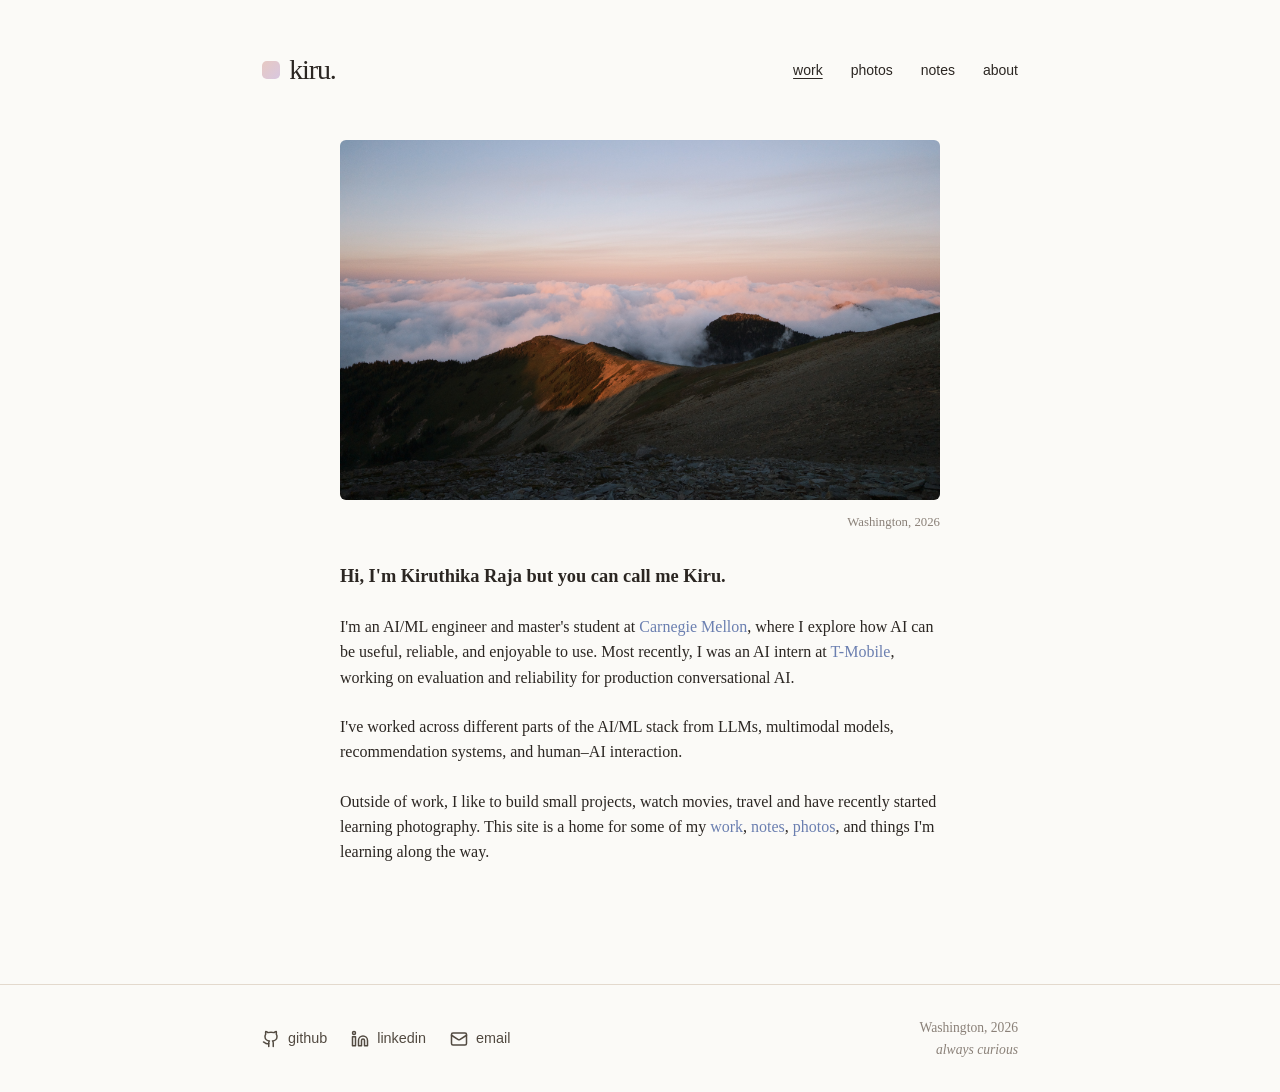
==== commit f98d0b23: "upgrade website" ====
--- a/index.html
+++ b/index.html
@@ -3,145 +3,161 @@
 <head>
     <meta charset="UTF-8">
     <meta name="viewport" content="width=device-width, initial-scale=1.0">
-    <title>Kiruthika Raja - Portfolio</title>
+    <title>Kiru</title>
     <link rel="stylesheet" href="styles.css">
 </head>
 <body>
     <!-- Navigation -->
     <nav class="navbar">
         <div class="nav-container">
-            <div class="logo">KR</div>
+            <div class="logo">
+                <span class="logo-swatch"></span>
+                <span class="logo-text">kiru.</span>
+            </div>
             <div class="nav-links">
-                <button class="nav-link active" data-page="home">home</button>
-                <button class="nav-link" data-page="projects">projects</button>
-                <button class="nav-link" data-page="blog">blog</button>
+                <button class="nav-link active" data-page="work">work</button>
+                <button class="nav-link" data-page="photos">photos</button>
+                <button class="nav-link" data-page="notes">notes</button>
+                <button class="nav-link" data-page="about">about</button>
             </div>
         </div>
     </nav>
 
-    <!-- Home Page -->
-    <section id="home" class="page active">
-        <div class="home-container">
-            <!-- Profile Card -->
-            <div class="profile-card">
-                <div class="profile-image">
-                    <div class="profile-initials">KR</div>
-                </div>
-                <div class="profile-info">
-                    <h3 class="profile-name">Kiruthika Raja</h3>
-                    <p class="profile-title">AI/ML Researcher</p>
-                    <div class="profile-details">
-                        <span>CMU</span>
-                        <span class="dot">•</span>
-                        <span>MS ECE</span>
-                    </div>
-                </div>
-            </div>
-
-            <!-- Hero Content -->
-            <div class="hero-content">
-                <h1 class="hero-title">Kiruthika Raja</h1>
-                <p class="hero-description">
-                    MS ECE student at Carnegie Mellon University, specializing in artificial intelligence and machine learning. Building intelligent systems that make an impact.
+    <!-- About / Home Page -->
+    <section id="about" class="page active">
+        <div class="page-container about-page">
+            <figure class="hero-figure">
+                <img src="images/rainier.JPG" alt="Sunrise over the clouds from a mountain ridge" class="hero-image">
+                <figcaption class="hero-caption">Washington, 2026</figcaption>
+            </figure>
+
+            <div class="about-content">
+                <h1 class="about-heading">Hi, I'm Kiruthika Raja but you can call me Kiru.</h1>
+
+                <p class="about-text">
+                    I'm an AI/ML engineer and master's student at <a href="https://www.cmu.edu/" target="_blank" class="inline-link">Carnegie Mellon</a>, where I explore how AI can be useful, reliable, and enjoyable to use. Most recently, I was an AI intern at <a href="https://www.t-mobile.com/" target="_blank" class="inline-link">T-Mobile</a>, working on evaluation and reliability for production conversational AI.
                 </p>
 
-                <!-- Social Links -->
-                <div class="social-links">
-                    <a href="#" class="social-link" aria-label="GitHub">
-                        <svg xmlns="http://www.w3.org/2000/svg" width="20" height="20" viewBox="0 0 24 24" fill="none" stroke="currentColor" stroke-width="2" stroke-linecap="round" stroke-linejoin="round">
-                            <path d="M15 22v-4a4.8 4.8 0 0 0-1-3.5c3 0 6-2 6-5.5.08-1.25-.27-2.48-1-3.5.28-1.15.28-2.35 0-3.5 0 0-1 0-3 1.5-2.64-.5-5.36-.5-8 0C6 2 5 2 5 2c-.3 1.15-.3 2.35 0 3.5A5.403 5.403 0 0 0 4 9c0 3.5 3 5.5 6 5.5-.39.49-.68 1.05-.85 1.65-.17.6-.22 1.23-.15 1.85v4"/>
-                            <path d="M9 18c-4.51 2-5-2-7-2"/>
-                        </svg>
-                    </a>
-                    <a href="#" class="social-link" aria-label="LinkedIn">
-                        <svg xmlns="http://www.w3.org/2000/svg" width="20" height="20" viewBox="0 0 24 24" fill="none" stroke="currentColor" stroke-width="2" stroke-linecap="round" stroke-linejoin="round">
-                            <path d="M16 8a6 6 0 0 1 6 6v7h-4v-7a2 2 0 0 0-2-2 2 2 0 0 0-2 2v7h-4v-7a6 6 0 0 1 6-6z"/>
-                            <rect width="4" height="12" x="2" y="9"/>
-                            <circle cx="4" cy="4" r="2"/>
-                        </svg>
-                    </a>
-                    <a href="#" class="social-link" aria-label="Email">
-                        <svg xmlns="http://www.w3.org/2000/svg" width="20" height="20" viewBox="0 0 24 24" fill="none" stroke="currentColor" stroke-width="2" stroke-linecap="round" stroke-linejoin="round">
-                            <rect width="20" height="16" x="2" y="4" rx="2"/>
-                            <path d="m22 7-8.97 5.7a1.94 1.94 0 0 1-2.06 0L2 7"/>
-                        </svg>
-                    </a>
-                </div>
+                <p class="about-text">
+                    I've worked across different parts of the AI/ML stack from LLMs, multimodal models, recommendation systems, and human–AI interaction.
+                </p>
+
+                <p class="about-text">
+                    Outside of work, I like to build small projects, watch movies, travel and have recently started learning photography. This site is a home for some of my <button class="inline-link inline-nav" data-page="work">work</button>, <button class="inline-link inline-nav" data-page="notes">notes</button>, <button class="inline-link inline-nav" data-page="photos">photos</button>, and things I'm learning along the way.
+                </p>
             </div>
         </div>
     </section>
 
-    <!-- Projects Page -->
-    <section id="projects" class="page">
+    <!-- Work Page -->
+    <section id="work" class="page">
         <div class="page-container">
-            <h2 class="page-title">Projects</h2>
-            <div class="cards-list">
+            <h2 class="work-title">work.</h2>
+            <p class="work-subtitle">A selection of things I've built, researched, and learned from.</p>
+
+            <div class="work-list">
+                <!-- T-Mobile -->
+                <div class="work-card">
+                    <div class="work-card-header">
+                        <h3 class="work-card-title">T-Mobile</h3>
+                        <span class="work-card-link">read notes &rarr;</span>
+                    </div>
+                    <p class="work-card-desc">Worked on evaluation and reliability for production conversational AI — simulating realistic users, building validators, and using production behavior to find regressions and improve reliability.</p>
+                    <p class="work-card-tags">AI AGENTS &middot; EVALUATION &middot; PRODUCTION ML</p>
+                </div>
+
+                <!-- OncoEval -->
+                <div class="work-card">
+                    <div class="work-card-header">
+                        <h3 class="work-card-title">OncoEval</h3>
+                        <span class="work-card-link">view project &rarr;</span>
+                    </div>
+                    <p class="work-card-desc">Built a knowledge-grounded RAG system combining semantic retrieval with symbolic guardrails to reduce hallucinations and improve citation precision and answer completeness.</p>
+                    <p class="work-card-tags">RAG &middot; KNOWLEDGE GRAPHS &middot; BIOMEDICAL NLP</p>
+                </div>
+
+                <!-- Remy -->
+                <div class="work-card">
+                    <div class="work-card-header">
+                        <h3 class="work-card-title">Remy</h3>
+                        <span class="work-card-link">view project &rarr;</span>
+                    </div>
+                    <p class="work-card-desc">A conversational kitchen inventory agent that connects voice interaction, tool calling, structured data, and hardware into something you can actually talk to and use.</p>
+                    <p class="work-card-tags">VOICE AI &middot; AGENTS &middot; TOOL CALLING</p>
+                </div>
+
+                <!-- FocusDAM -->
+                <div class="work-card">
+                    <div class="work-card-header">
+                        <h3 class="work-card-title">FocusDAM</h3>
+                        <span class="work-card-link">read more &rarr;</span>
+                    </div>
+                    <p class="work-card-desc">Explored methods for probing and understanding model behavior, with a focus on multimodal models and deep analysis techniques.</p>
+                    <p class="work-card-tags">MULTIMODAL ML &middot; MODEL BEHAVIOR &middot; RESEARCH</p>
+                </div>
+
+                <!-- Letterboxd Taste Explorer -->
+                <div class="work-card">
+                    <div class="work-card-header">
+                        <h3 class="work-card-title">Letterboxd Taste Explorer</h3>
+                        <span class="work-card-link">view project &rarr;</span>
+                    </div>
+                    <p class="work-card-desc">A small product experiment born from something I already did manually: finding people with overlapping favorite films and exploring what else they love.</p>
+                    <p class="work-card-tags">DISCOVERY &middot; WEB &middot; SIDE PROJECT</p>
+                </div>
+
                 <!-- Scotty Scheduler Project -->
-                <div class="card project-card" onclick="openModal('scotty')">
-                    <div class="card-header">
-                        <h3 class="card-title">Scotty Scheduler</h3>
-                        <a href="https://scottyscheduler.streamlit.app/" target="_blank" class="live-link" onclick="event.stopPropagation()">
-                            <svg xmlns="http://www.w3.org/2000/svg" width="18" height="18" viewBox="0 0 24 24" fill="none" stroke="currentColor" stroke-width="2" stroke-linecap="round" stroke-linejoin="round">
-                                <path d="M18 13v6a2 2 0 0 1-2 2H5a2 2 0 0 1-2-2V8a2 2 0 0 1 2-2h6"/>
-                                <polyline points="15 3 21 3 21 9"/>
-                                <line x1="10" y1="14" x2="21" y2="3"/>
-                            </svg>
-                            Live
-                        </a>
-                    </div>
-                    <p class="card-description">AI-powered course recommendation system for CMU students - Winner of Google Deepmind AI Agents Hackathon 2025</p>
-                    <div class="card-tags">
-                        <span>Python,</span>
-                        <span>LlamaIndex,</span>
-                        <span>GPT-4o,</span>
-                        <span>Streamlit</span>
-                    </div>
-                    <p class="click-hint">Click for details</p>
+                <div class="work-card project-card" onclick="openModal('scotty')">
+                    <div class="work-card-header">
+                        <h3 class="work-card-title">Scotty Scheduler</h3>
+                        <a href="https://scottyscheduler.streamlit.app/" target="_blank" class="work-card-link" onclick="event.stopPropagation()">Live &rarr;</a>
+                    </div>
+                    <p class="work-card-desc">AI-powered course recommendation system for CMU students - Winner of Google Deepmind AI Agents Hackathon 2025</p>
+                    <p class="work-card-tags">PYTHON &middot; LLAMAINDEX &middot; GPT-4O &middot; STREAMLIT</p>
                 </div>
 
                 <!-- RecipeBox Project -->
-                <div class="card project-card" onclick="openModal('recipebox')">
-                    <div class="card-header">
-                        <h3 class="card-title">RecipeBox</h3>
-                        <a href="https://recipebox.infinityfree.me/main.html" target="_blank" class="live-link" onclick="event.stopPropagation()">
-                            <svg xmlns="http://www.w3.org/2000/svg" width="18" height="18" viewBox="0 0 24 24" fill="none" stroke="currentColor" stroke-width="2" stroke-linecap="round" stroke-linejoin="round">
-                                <path d="M18 13v6a2 2 0 0 1-2 2H5a2 2 0 0 1-2-2V8a2 2 0 0 1 2-2h6"/>
-                                <polyline points="15 3 21 3 21 9"/>
-                                <line x1="10" y1="14" x2="21" y2="3"/>
-                            </svg>
-                            Live
-                        </a>
-                    </div>
-                    <p class="card-description">A full-stack web application to store, organize, and manage all your recipes in one place</p>
-                    <div class="card-tags">
-                        <span>PHP,</span>
-                        <span>MySQL,</span>
-                        <span>HTML/CSS,</span>
-                        <span>JavaScript</span>
-                    </div>
-                    <p class="click-hint">Click for details</p>
+                <div class="work-card project-card" onclick="openModal('recipebox')">
+                    <div class="work-card-header">
+                        <h3 class="work-card-title">RecipeBox</h3>
+                        <a href="https://recipebox.infinityfree.me/main.html" target="_blank" class="work-card-link" onclick="event.stopPropagation()">Live &rarr;</a>
+                    </div>
+                    <p class="work-card-desc">A full-stack web application to store, organize, and manage all your recipes in one place</p>
+                    <p class="work-card-tags">PHP &middot; MYSQL &middot; HTML/CSS &middot; JAVASCRIPT</p>
                 </div>
 
                 <!-- Freshman Portfolio Project -->
-                <div class="card project-card" onclick="openModal('freshman')">
-                    <div class="card-header">
-                        <h3 class="card-title">Freshman Portfolio</h3>
-                        <a href="https://rajakiru.github.io/freshman-portfolio/" target="_blank" class="live-link" onclick="event.stopPropagation()">
-                            <svg xmlns="http://www.w3.org/2000/svg" width="18" height="18" viewBox="0 0 24 24" fill="none" stroke="currentColor" stroke-width="2" stroke-linecap="round" stroke-linejoin="round">
-                                <path d="M18 13v6a2 2 0 0 1-2 2H5a2 2 0 0 1-2-2V8a2 2 0 0 1 2-2h6"/>
-                                <polyline points="15 3 21 3 21 9"/>
-                                <line x1="10" y1="14" x2="21" y2="3"/>
-                            </svg>
-                            Live
-                        </a>
-                    </div>
-                    <p class="card-description">My first personal portfolio website built during freshman year</p>
-                    <div class="card-tags">
-                        <span>HTML,</span>
-                        <span>CSS,</span>
-                        <span>JavaScript</span>
-                    </div>
-                    <p class="click-hint">Click for details</p>
+                <div class="work-card project-card" onclick="openModal('freshman')">
+                    <div class="work-card-header">
+                        <h3 class="work-card-title">Freshman Portfolio</h3>
+                        <a href="https://rajakiru.github.io/freshman-portfolio/" target="_blank" class="work-card-link" onclick="event.stopPropagation()">Live &rarr;</a>
+                    </div>
+                    <p class="work-card-desc">My first personal portfolio website built during freshman year</p>
+                    <p class="work-card-tags">HTML &middot; CSS &middot; JAVASCRIPT</p>
+                </div>
+            </div>
+
+            <h3 class="work-section-title">earlier research &amp; experiments.</h3>
+            <div class="research-list">
+                <div class="research-row">
+                    <span class="research-title">Travel recommendation system</span>
+                    <span class="research-tags">NLP &middot; RECOMMENDATION</span>
+                    <span class="research-arrow">&rarr;</span>
+                </div>
+                <div class="research-row">
+                    <span class="research-title">Visual target tracking</span>
+                    <span class="research-tags">COMPUTER VISION &middot; ML</span>
+                    <span class="research-arrow">&rarr;</span>
+                </div>
+                <div class="research-row">
+                    <span class="research-title">EEG + robotics</span>
+                    <span class="research-tags">HCI &middot; MACHINE LEARNING</span>
+                    <span class="research-arrow">&rarr;</span>
+                </div>
+                <div class="research-row">
+                    <span class="research-title">FDA recall dashboard</span>
+                    <span class="research-tags">ML &middot; DATA VISUALIZATION</span>
+                    <span class="research-arrow">&rarr;</span>
                 </div>
             </div>
         </div>
@@ -155,10 +171,18 @@
         </div>
     </div>
 
-    <!-- Blog Page -->
-    <section id="blog" class="page">
-        <div class="page-container blog-page">
-            <h2 class="page-title">Blog</h2>
+    <!-- Photos Page -->
+    <section id="photos" class="page">
+        <div class="page-container">
+            <h2 class="page-title">Photos</h2>
+            <p class="placeholder-text">A collection of photos, coming soon.</p>
+        </div>
+    </section>
+
+    <!-- Notes Page -->
+    <section id="notes" class="page">
+        <div class="page-container notes-page">
+            <h2 class="page-title">Notes</h2>
             <div class="cards-list">
                 <a href="https://medium.com/@rajakiru02/sludge-content-the-rise-and-impact-8619f402cde2" target="_blank" class="card blog-card blog-link">
                     <div class="card-header">
@@ -181,31 +205,51 @@
     <!-- Footer -->
     <footer class="footer">
         <div class="footer-container">
-            <p>&copy; 2024 Kiruthika Raja</p>
+            <div class="footer-social">
+                <a href="https://github.com/rajakiru" target="_blank" class="footer-link">
+                    <svg xmlns="http://www.w3.org/2000/svg" width="18" height="18" viewBox="0 0 24 24" fill="none" stroke="currentColor" stroke-width="2" stroke-linecap="round" stroke-linejoin="round">
+                        <path d="M15 22v-4a4.8 4.8 0 0 0-1-3.5c3 0 6-2 6-5.5.08-1.25-.27-2.48-1-3.5.28-1.15.28-2.35 0-3.5 0 0-1 0-3 1.5-2.64-.5-5.36-.5-8 0C6 2 5 2 5 2c-.3 1.15-.3 2.35 0 3.5A5.403 5.403 0 0 0 4 9c0 3.5 3 5.5 6 5.5-.39.49-.68 1.05-.85 1.65-.17.6-.22 1.23-.15 1.85v4"/>
+                        <path d="M9 18c-4.51 2-5-2-7-2"/>
+                    </svg>
+                    github
+                </a>
+                <a href="https://www.linkedin.com/in/rajakiru" target="_blank" class="footer-link">
+                    <svg xmlns="http://www.w3.org/2000/svg" width="18" height="18" viewBox="0 0 24 24" fill="none" stroke="currentColor" stroke-width="2" stroke-linecap="round" stroke-linejoin="round">
+                        <path d="M16 8a6 6 0 0 1 6 6v7h-4v-7a2 2 0 0 0-2-2 2 2 0 0 0-2 2v7h-4v-7a6 6 0 0 1 6-6z"/>
+                        <rect width="4" height="12" x="2" y="9"/>
+                        <circle cx="4" cy="4" r="2"/>
+                    </svg>
+                    linkedin
+                </a>
+                <a href="mailto:rajakiru02@gmail.com" class="footer-link">
+                    <svg xmlns="http://www.w3.org/2000/svg" width="18" height="18" viewBox="0 0 24 24" fill="none" stroke="currentColor" stroke-width="2" stroke-linecap="round" stroke-linejoin="round">
+                        <rect width="20" height="16" x="2" y="4" rx="2"/>
+                        <path d="m22 7-8.97 5.7a1.94 1.94 0 0 1-2.06 0L2 7"/>
+                    </svg>
+                    email
+                </a>
+            </div>
+            <div class="footer-meta">
+                <p class="footer-location">Washington, 2026</p>
+                <p class="footer-tagline">always curious</p>
+            </div>
         </div>
     </footer>
 
     <script>
         // Page navigation
-        const navLinks = document.querySelectorAll('.nav-link');
+        const navLinks = document.querySelectorAll('[data-page]');
         const pages = document.querySelectorAll('.page');
+        const topNavLinks = document.querySelectorAll('.nav-link');
+
+        function goToPage(targetPage) {
+            topNavLinks.forEach(l => l.classList.toggle('active', l.dataset.page === targetPage));
+            pages.forEach(page => page.classList.toggle('active', page.id === targetPage));
+            window.scrollTo(0, 0);
+        }
 
         navLinks.forEach(link => {
-            link.addEventListener('click', () => {
-                const targetPage = link.dataset.page;
-
-                // Update active nav link
-                navLinks.forEach(l => l.classList.remove('active'));
-                link.classList.add('active');
-
-                // Show target page
-                pages.forEach(page => {
-                    page.classList.remove('active');
-                    if (page.id === targetPage) {
-                        page.classList.add('active');
-                    }
-                });
-            });
+            link.addEventListener('click', () => goToPage(link.dataset.page));
         });
 
         // Project details data
@@ -306,3 +350,4 @@
     </script>
 </body>
 </html>
+</content>
--- a/styles.css
+++ b/styles.css
@@ -6,238 +6,316 @@
 }
 
 body {
-    font-family: -apple-system, BlinkMacSystemFont, 'Segoe UI', Roboto, Oxygen, Ubuntu, sans-serif;
-    background-color: #fafafa;
-    color: #171717;
+    font-family: Georgia, 'Iowan Old Style', 'Palatino Linotype', 'Book Antiqua', Palatino, serif;
+    background-color: #fbfaf7;
+    color: #2b2622;
+    font-size: 18px;
+    line-height: 1.58;
     min-height: 100vh;
 }
 
 /* Navigation */
 .navbar {
-    position: fixed;
-    top: 0;
-    left: 0;
-    right: 0;
-    background-color: #ffffff;
-    border-bottom: 1px solid #e5e5e5;
-    z-index: 50;
+    background-color: #fbfaf7;
+    padding: 3rem 0 2rem;
 }
 
 .nav-container {
-    max-width: 80rem;
+    max-width: 820px;
     margin: 0 auto;
-    padding: 1.5rem 2rem;
+    padding: 0 2rem;
     display: flex;
     align-items: center;
     justify-content: space-between;
 }
 
 .logo {
-    font-size: 1.25rem;
-    font-weight: 700;
-    color: #171717;
+    display: flex;
+    align-items: center;
+    gap: 0.6rem;
+    font-family: Georgia, "Times New Roman", serif;
+    font-size: 28px;
+    font-weight: 400;
+    letter-spacing: -0.04em;
+    color: #2b2622;
+}
+
+.logo-swatch {
+    display: inline-block;
+    width: 1.1rem;
+    height: 1.1rem;
+    border-radius: 0.3rem;
+    background: linear-gradient(135deg, #e7c9c2 0%, #d8c7e0 100%);
 }
 
 .nav-links {
     display: flex;
-    gap: 3rem;
+    gap: 1.75rem;
 }
 
 .nav-link {
     background: none;
     border: none;
-    font-family: 'SF Mono', 'Fira Code', 'Consolas', monospace;
-    font-size: 1rem;
-    color: #262626;
+    font-family: Inter, ui-sans-serif, -apple-system, BlinkMacSystemFont, "Segoe UI", sans-serif;
+    font-size: 14px;
+    font-weight: 400;
+    color: #2b2622;
+    cursor: pointer;
+    padding: 0;
+    transition: color 0.2s ease;
+}
+
+.nav-link:hover {
+    color: #7a6f63;
+}
+
+.nav-link.active {
     text-decoration: underline;
-    cursor: pointer;
-    transition: color 0.2s ease;
-}
-
-.nav-link:hover {
-    color: #525252;
-}
-
-.nav-link.active {
-    font-weight: 600;
+    text-underline-offset: 3px;
 }
 
 /* Pages */
 .page {
     display: none;
-    min-height: 100vh;
-    padding-top: 6rem;
-    padding-bottom: 5rem;
+    padding-bottom: 6rem;
 }
 
 .page.active {
     display: block;
 }
 
-/* Home Page */
-#home {
-    display: none;
-    align-items: center;
-    padding: 8rem 2rem 5rem;
-    background-color: #fafafa;
-}
-
-#home.active {
-    display: flex;
-}
-
-.home-container {
-    max-width: 80rem;
-    margin: 0 auto;
-    width: 100%;
-    display: flex;
-    gap: 4rem;
-    align-items: center;
-}
-
-/* Profile Card */
-.profile-card {
-    flex-shrink: 0;
-    background-color: #ffffff;
-    border-radius: 0.75rem;
-    width: 18rem;
-    padding: 2rem;
-    box-shadow: 0 1px 3px rgba(0, 0, 0, 0.1);
-    border: 2px solid #171717;
-}
-
-.profile-image {
-    background: linear-gradient(135deg, #e9d5ff 0%, #bae6fd 50%, #f5f5f5 100%);
-    border-radius: 0.5rem;
-    width: 100%;
-    height: 16rem;
-    display: flex;
-    align-items: center;
-    justify-content: center;
-    margin-bottom: 1.5rem;
-}
-
-.profile-initials {
-    font-size: 3.75rem;
-    font-weight: 700;
-    color: #262626;
-}
-
-.profile-info {
-    text-align: left;
-}
-
-.profile-name {
-    font-size: 1.25rem;
-    font-weight: 700;
-    color: #171717;
-    margin-bottom: 0.5rem;
-}
-
-.profile-title {
-    font-size: 0.875rem;
-    color: #525252;
-    margin-bottom: 1rem;
-}
-
-.profile-details {
-    display: flex;
-    align-items: center;
-    gap: 0.5rem;
-    font-family: 'SF Mono', 'Fira Code', 'Consolas', monospace;
-    font-size: 0.75rem;
-    color: #525252;
-}
-
-.dot {
-    color: #525252;
-}
-
-/* Hero Content */
-.hero-content {
-    flex: 1;
-}
-
-.hero-title {
-    font-size: 3.75rem;
-    font-weight: 700;
-    color: #171717;
-    margin-bottom: 1.5rem;
-    line-height: 1.1;
-}
-
-.hero-description {
-    font-size: 1.25rem;
-    color: #404040;
-    margin-bottom: 2rem;
-    max-width: 42rem;
-    line-height: 1.75;
-}
-
-/* Social Links */
-.social-links {
-    display: flex;
-    gap: 1rem;
-}
-
-.social-link {
-    display: flex;
-    align-items: center;
-    justify-content: center;
-    padding: 0.75rem;
-    border: 1px solid #d4d4d4;
-    border-radius: 0.5rem;
-    color: #404040;
-    transition: border-color 0.2s ease;
-}
-
-.social-link:hover {
-    border-color: #a3a3a3;
-}
-
-.social-link svg {
-    width: 1.25rem;
-    height: 1.25rem;
-}
-
-/* Projects & Blog Pages */
 .page-container {
-    max-width: 80rem;
+    max-width: 820px;
     margin: 0 auto;
     padding: 0 2rem;
 }
 
-#projects {
-    background-color: #ffffff;
-}
-
-#blog .page-container {
-    background-color: #fafafa;
-}
-
+/* About / Home Page */
+.about-page {
+    padding-top: 1rem;
+}
+
+.hero-figure {
+    max-width: 600px;
+    margin: 0 auto 0.75rem;
+}
+
+.hero-image {
+    display: block;
+    width: 100%;
+    height: auto;
+    max-height: 360px;
+    border-radius: 0.375rem;
+    object-fit: cover;
+}
+
+.hero-caption {
+    text-align: right;
+    font-size: 0.8rem;
+    color: #8a8078;
+    margin-top: 0.75rem;
+}
+
+.about-content {
+    max-width: 600px;
+    margin: 2rem auto 0;
+}
+
+.about-heading {
+    font-size: 1.15rem;
+    font-weight: 700;
+    color: #2b2622;
+    margin-bottom: 1.5rem;
+    line-height: 1.4;
+}
+
+.about-text {
+    font-size: 1rem;
+    line-height: 1.58;
+    color: #2b2622;
+    margin-bottom: 1.5rem;
+}
+
+.inline-link {
+    color: #6b7fb0;
+    text-decoration: none;
+}
+
+.inline-link:hover {
+    text-decoration: underline;
+}
+
+.inline-nav {
+    background: none;
+    border: none;
+    padding: 0;
+    font: inherit;
+    cursor: pointer;
+}
+
+
+/* Work / Notes Pages */
 .page-title {
-    font-size: 2.25rem;
+    max-width: 600px;
+    font-size: 1.75rem;
     font-weight: 700;
+    color: #2b2622;
+    margin: 3rem 0 2.5rem;
+}
+
+.placeholder-text {
+    max-width: 600px;
+    color: #7a6f63;
+    font-size: 1rem;
+    margin-bottom: 3rem;
+}
+
+/* Work Page */
+.work-title {
+    max-width: 600px;
+    font-size: 1.85rem;
+    font-weight: 400;
+    color: #2b2622;
+    margin: 3rem 0 0.6rem;
+}
+
+.work-subtitle {
+    max-width: 600px;
+    font-size: 0.9rem;
+    color: #6b6255;
+    line-height: 1.5;
+    margin-bottom: 2.5rem;
+}
+
+.work-list {
+    max-width: 600px;
+    display: flex;
+    flex-direction: column;
+    margin-bottom: 3rem;
+}
+
+.work-card {
+    padding: 1.75rem 0;
+    border-bottom: 1px solid #e5e0d5;
+    transition: opacity 0.2s ease;
+}
+
+.work-list .work-card:first-child {
+    padding-top: 0;
+}
+
+.work-list .work-card:last-child {
+    border-bottom: none;
+}
+
+.work-card.project-card {
+    cursor: pointer;
+}
+
+.work-card.project-card:hover {
+    opacity: 0.65;
+}
+
+.work-card-header {
+    display: flex;
+    justify-content: space-between;
+    align-items: baseline;
+    gap: 1rem;
+    margin-bottom: 0.5rem;
+}
+
+.work-card-title {
+    font-size: 1.05rem;
+    font-weight: 400;
     color: #171717;
-    margin-bottom: 2rem;
+}
+
+.work-card-link {
+    font-family: Inter, ui-sans-serif, -apple-system, BlinkMacSystemFont, "Segoe UI", sans-serif;
+    font-size: 0.75rem;
+    color: #171717;
+    text-decoration: underline;
+    text-underline-offset: 3px;
+    white-space: nowrap;
+}
+
+a.work-card-link:hover {
+    opacity: 0.6;
+}
+
+.work-card-desc {
+    font-size: 0.9rem;
+    color: #4b4438;
+    line-height: 1.58;
+    margin-bottom: 0.75rem;
+}
+
+.work-card-tags {
+    font-family: 'SF Mono', 'Fira Code', 'Consolas', monospace;
+    font-size: 0.68rem;
+    letter-spacing: 0.03em;
+    color: #8a8078;
+}
+
+.work-section-title {
+    max-width: 600px;
+    font-size: 1.15rem;
+    font-weight: 400;
+    color: #2b2622;
+    margin-bottom: 1.25rem;
+}
+
+.research-list {
+    max-width: 600px;
+    display: flex;
+    flex-direction: column;
+    margin-bottom: 3rem;
+}
+
+.research-row {
+    padding: 0.9rem 0;
+    border-bottom: 1px solid #e5e0d5;
+    display: flex;
+    align-items: center;
+    gap: 1rem;
+}
+
+.research-list .research-row:last-child {
+    border-bottom: none;
+}
+
+.research-title {
+    font-size: 0.9rem;
+    color: #171717;
+    flex: 1;
+}
+
+.research-tags {
+    font-family: 'SF Mono', 'Fira Code', 'Consolas', monospace;
+    font-size: 0.68rem;
+    letter-spacing: 0.03em;
+    color: #8a8078;
+}
+
+.research-arrow {
+    color: #171717;
 }
 
 /* Cards */
 .cards-list {
+    max-width: 600px;
     display: flex;
     flex-direction: column;
-    gap: 1rem;
+    gap: 1.25rem;
+    margin-bottom: 4rem;
 }
 
 .card {
-    border: 2px solid #171717;
-    border-radius: 0.25rem;
+    border: 1px solid #e3d9cd;
+    border-radius: 0.375rem;
     padding: 1.25rem;
-    transition: background-color 0.2s ease;
-}
-
-.card:hover {
-    background-color: #fafafa;
+    background-color: #ffffff;
+    transition: box-shadow 0.2s ease, transform 0.2s ease;
 }
 
 .project-card {
@@ -245,9 +323,8 @@
 }
 
 .project-card:hover {
-    background-color: #f5f5f5;
     transform: translateY(-2px);
-    box-shadow: 0 4px 12px rgba(0, 0, 0, 0.1);
+    box-shadow: 0 4px 12px rgba(43, 38, 34, 0.08);
 }
 
 .card-header {
@@ -262,9 +339,10 @@
     align-items: center;
     gap: 0.375rem;
     padding: 0.375rem 0.75rem;
-    background-color: #171717;
-    color: #ffffff;
+    background-color: #2b2622;
+    color: #faf6f1;
     text-decoration: none;
+    font-family: -apple-system, BlinkMacSystemFont, 'Segoe UI', Roboto, sans-serif;
     font-size: 0.75rem;
     font-weight: 600;
     border-radius: 0.25rem;
@@ -272,7 +350,7 @@
 }
 
 .live-link:hover {
-    background-color: #404040;
+    background-color: #55493d;
 }
 
 .live-link svg {
@@ -281,8 +359,9 @@
 }
 
 .click-hint {
+    font-family: -apple-system, BlinkMacSystemFont, 'Segoe UI', Roboto, sans-serif;
     font-size: 0.75rem;
-    color: #a3a3a3;
+    color: #a89d8e;
     margin-top: 0.75rem;
     margin-bottom: 0;
     font-style: italic;
@@ -290,21 +369,18 @@
 
 .blog-card {
     background-color: #ffffff;
-}
-
-.blog-card:hover {
-    background-color: #fafafa;
 }
 
 .blog-link {
     text-decoration: none;
     display: block;
     cursor: pointer;
+    color: inherit;
 }
 
 .blog-link:hover {
     transform: translateY(-2px);
-    box-shadow: 0 4px 12px rgba(0, 0, 0, 0.1);
+    box-shadow: 0 4px 12px rgba(43, 38, 34, 0.08);
 }
 
 .read-link {
@@ -312,8 +388,9 @@
     align-items: center;
     gap: 0.375rem;
     padding: 0.375rem 0.75rem;
-    background-color: #171717;
-    color: #ffffff;
+    background-color: #2b2622;
+    color: #faf6f1;
+    font-family: -apple-system, BlinkMacSystemFont, 'Segoe UI', Roboto, sans-serif;
     font-size: 0.75rem;
     font-weight: 600;
     border-radius: 0.25rem;
@@ -326,16 +403,18 @@
 }
 
 .card-title {
-    font-size: 1.5rem;
+    font-size: 1.25rem;
     font-weight: 700;
-    color: #171717;
+    color: #2b2622;
     margin-bottom: 0.5rem;
 }
 
 .card-description {
-    color: #404040;
+    font-family: -apple-system, BlinkMacSystemFont, 'Segoe UI', Roboto, sans-serif;
+    color: #524a41;
     line-height: 1.5;
     margin-bottom: 0.5rem;
+    font-size: 0.95rem;
 }
 
 .card-tags {
@@ -346,8 +425,8 @@
 
 .card-tags span {
     font-family: 'SF Mono', 'Fira Code', 'Consolas', monospace;
-    font-size: 0.875rem;
-    color: #525252;
+    font-size: 0.8rem;
+    color: #8a8078;
 }
 
 /* Modal */
@@ -358,7 +437,7 @@
     left: 0;
     right: 0;
     bottom: 0;
-    background-color: rgba(0, 0, 0, 0.5);
+    background-color: rgba(43, 38, 34, 0.5);
     z-index: 100;
     align-items: center;
     justify-content: center;
@@ -370,7 +449,7 @@
 }
 
 .modal-content {
-    background-color: #ffffff;
+    background-color: #faf6f1;
     border-radius: 0.5rem;
     max-width: 600px;
     width: 100%;
@@ -378,7 +457,8 @@
     overflow-y: auto;
     padding: 2rem;
     position: relative;
-    border: 2px solid #171717;
+    border: 1px solid #e3d9cd;
+    font-family: -apple-system, BlinkMacSystemFont, 'Segoe UI', Roboto, sans-serif;
 }
 
 .modal-close {
@@ -389,26 +469,27 @@
     border: none;
     font-size: 1.75rem;
     cursor: pointer;
-    color: #525252;
+    color: #8a8078;
     line-height: 1;
     padding: 0.25rem;
     transition: color 0.2s ease;
 }
 
 .modal-close:hover {
-    color: #171717;
+    color: #2b2622;
 }
 
 .modal-title {
-    font-size: 1.75rem;
+    font-family: Georgia, serif;
+    font-size: 1.5rem;
     font-weight: 700;
-    color: #171717;
+    color: #2b2622;
     margin-bottom: 1rem;
     padding-right: 2rem;
 }
 
 .modal-description {
-    color: #404040;
+    color: #524a41;
     line-height: 1.6;
     margin-bottom: 1.5rem;
 }
@@ -416,7 +497,7 @@
 .modal-section-title {
     font-size: 1rem;
     font-weight: 600;
-    color: #171717;
+    color: #2b2622;
     margin-bottom: 0.75rem;
 }
 
@@ -427,7 +508,7 @@
 }
 
 .modal-features li {
-    color: #404040;
+    color: #524a41;
     line-height: 1.6;
     margin-bottom: 0.5rem;
 }
@@ -440,13 +521,13 @@
 }
 
 .modal-tag {
-    background-color: #f5f5f5;
-    border: 1px solid #e5e5e5;
+    background-color: #f1e9df;
+    border: 1px solid #e3d9cd;
     padding: 0.375rem 0.75rem;
     border-radius: 0.25rem;
     font-family: 'SF Mono', 'Fira Code', 'Consolas', monospace;
     font-size: 0.8rem;
-    color: #525252;
+    color: #524a41;
 }
 
 .modal-link {
@@ -454,8 +535,8 @@
     align-items: center;
     gap: 0.5rem;
     padding: 0.75rem 1.25rem;
-    background-color: #171717;
-    color: #ffffff;
+    background-color: #2b2622;
+    color: #faf6f1;
     text-decoration: none;
     font-weight: 600;
     border-radius: 0.375rem;
@@ -463,58 +544,107 @@
 }
 
 .modal-link:hover {
-    background-color: #404040;
+    background-color: #55493d;
 }
 
 /* Footer */
 .footer {
-    position: fixed;
-    bottom: 0;
-    left: 0;
-    right: 0;
-    background-color: #ffffff;
-    border-top: 1px solid #e5e5e5;
-    padding: 1rem 0;
+    border-top: 1px solid #e3d9cd;
+    padding: 2rem 0;
 }
 
 .footer-container {
-    max-width: 80rem;
+    max-width: 820px;
     margin: 0 auto;
     padding: 0 2rem;
-    text-align: center;
-}
-
-.footer p {
-    font-family: 'SF Mono', 'Fira Code', 'Consolas', monospace;
-    font-size: 0.875rem;
-    color: #525252;
+    display: flex;
+    align-items: center;
+    justify-content: space-between;
+    flex-wrap: wrap;
+    gap: 1rem;
+}
+
+.footer-social {
+    display: flex;
+    gap: 1.5rem;
+}
+
+.footer-link {
+    display: inline-flex;
+    align-items: center;
+    gap: 0.5rem;
+    color: #524a41;
+    text-decoration: none;
+    font-family: -apple-system, BlinkMacSystemFont, 'Segoe UI', Roboto, sans-serif;
+    font-size: 0.9rem;
+    transition: color 0.2s ease;
+}
+
+.footer-link:hover {
+    color: #2b2622;
+}
+
+.footer-meta {
+    text-align: right;
+}
+
+.footer-location {
+    font-size: 0.85rem;
+    color: #8a8078;
+}
+
+.footer-tagline {
+    font-size: 0.85rem;
+    font-style: italic;
+    color: #8a8078;
 }
 
 /* Responsive Design */
-@media (max-width: 768px) {
-    .home-container {
+@media (max-width: 640px) {
+    .nav-container {
         flex-direction: column;
-        gap: 2rem;
-    }
-
-    .profile-card {
-        width: 100%;
-        max-width: 18rem;
-    }
-
-    .hero-title {
-        font-size: 2.5rem;
-    }
-
-    .hero-description {
+        gap: 1rem;
+        align-items: flex-start;
+    }
+
+    .nav-links {
+        gap: 1.25rem;
+        flex-wrap: wrap;
+    }
+
+    .about-heading {
+        font-size: 1.35rem;
+    }
+
+    .about-text {
         font-size: 1rem;
     }
 
-    .nav-links {
-        gap: 1.5rem;
-    }
-
-    .nav-link {
-        font-size: 0.875rem;
-    }
-}
+    .footer-container {
+        flex-direction: column;
+        align-items: flex-start;
+    }
+
+    .footer-meta {
+        text-align: left;
+    }
+
+    .work-title {
+        font-size: 2rem;
+    }
+
+    .work-card-header {
+        flex-direction: column;
+        align-items: flex-start;
+        gap: 0.35rem;
+    }
+
+    .research-row {
+        flex-wrap: wrap;
+    }
+
+    .research-arrow {
+        margin-left: auto;
+    }
+}
+</content>
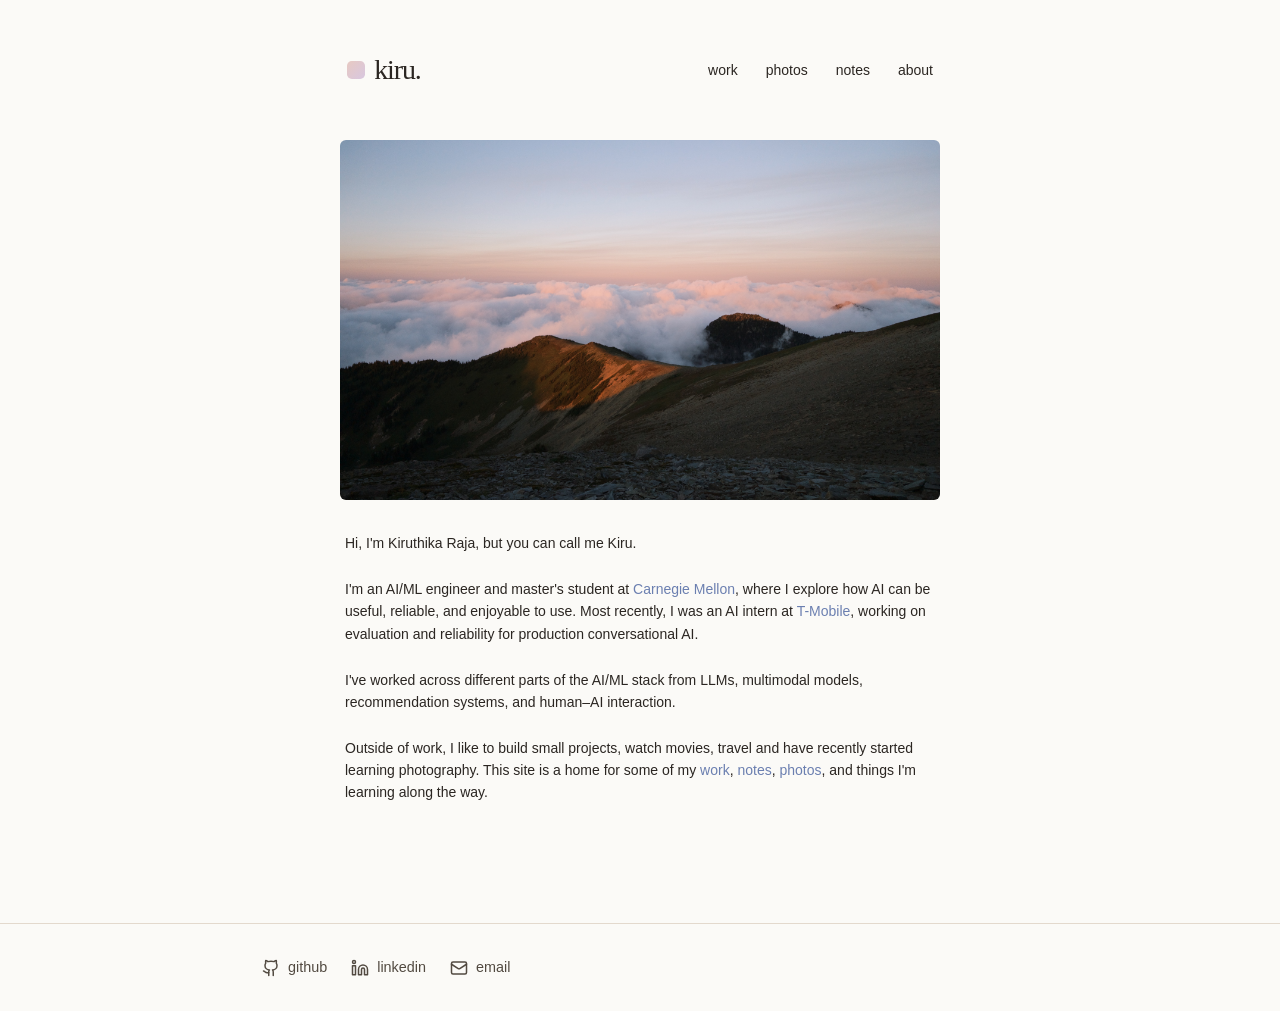
==== commit c0afd74d: "Update home page nav and style variables for the new site structure index.html: point nav/logo links" ====
--- a/index.html
+++ b/index.html
@@ -4,27 +4,29 @@
     <meta charset="UTF-8">
     <meta name="viewport" content="width=device-width, initial-scale=1.0">
     <title>Kiru</title>
+    <link rel="stylesheet" href="theme.css">
     <link rel="stylesheet" href="styles.css">
+    <script src="theme.js"></script>
 </head>
 <body>
     <!-- Navigation -->
     <nav class="navbar">
         <div class="nav-container">
-            <div class="logo">
+            <a href="index.html" class="logo">
                 <span class="logo-swatch"></span>
                 <span class="logo-text">kiru.</span>
-            </div>
+            </a>
             <div class="nav-links">
-                <button class="nav-link active" data-page="work">work</button>
-                <button class="nav-link" data-page="photos">photos</button>
-                <button class="nav-link" data-page="notes">notes</button>
-                <button class="nav-link" data-page="about">about</button>
+                <a href="work/index.html" class="nav-link">work</a>
+                <a href="photos/index.html" class="nav-link">photos</a>
+                <a href="notes/index.html" class="nav-link">notes</a>
+                <a href="about/index.html" class="nav-link">about</a>
             </div>
         </div>
     </nav>
 
     <!-- About / Home Page -->
-    <section id="about" class="page active">
+    <section class="page active">
         <div class="page-container about-page">
             <figure class="hero-figure">
                 <img src="images/rainier.JPG" alt="Sunrise over the clouds from a mountain ridge" class="hero-image">
@@ -32,7 +34,7 @@
             </figure>
 
             <div class="about-content">
-                <h1 class="about-heading">Hi, I'm Kiruthika Raja but you can call me Kiru.</h1>
+                <p class="about-text">Hi, I'm Kiruthika Raja, but you can call me Kiru.</p>
 
                 <p class="about-text">
                     I'm an AI/ML engineer and master's student at <a href="https://www.cmu.edu/" target="_blank" class="inline-link">Carnegie Mellon</a>, where I explore how AI can be useful, reliable, and enjoyable to use. Most recently, I was an AI intern at <a href="https://www.t-mobile.com/" target="_blank" class="inline-link">T-Mobile</a>, working on evaluation and reliability for production conversational AI.
@@ -43,161 +45,8 @@
                 </p>
 
                 <p class="about-text">
-                    Outside of work, I like to build small projects, watch movies, travel and have recently started learning photography. This site is a home for some of my <button class="inline-link inline-nav" data-page="work">work</button>, <button class="inline-link inline-nav" data-page="notes">notes</button>, <button class="inline-link inline-nav" data-page="photos">photos</button>, and things I'm learning along the way.
+                    Outside of work, I like to build small projects, watch movies, travel and have recently started learning photography. This site is a home for some of my <a href="work/index.html" class="inline-link">work</a>, <a href="notes/index.html" class="inline-link">notes</a>, <a href="photos/index.html" class="inline-link">photos</a>, and things I'm learning along the way.
                 </p>
-            </div>
-        </div>
-    </section>
-
-    <!-- Work Page -->
-    <section id="work" class="page">
-        <div class="page-container">
-            <h2 class="work-title">work.</h2>
-            <p class="work-subtitle">A selection of things I've built, researched, and learned from.</p>
-
-            <div class="work-list">
-                <!-- T-Mobile -->
-                <div class="work-card">
-                    <div class="work-card-header">
-                        <h3 class="work-card-title">T-Mobile</h3>
-                        <span class="work-card-link">read notes &rarr;</span>
-                    </div>
-                    <p class="work-card-desc">Worked on evaluation and reliability for production conversational AI — simulating realistic users, building validators, and using production behavior to find regressions and improve reliability.</p>
-                    <p class="work-card-tags">AI AGENTS &middot; EVALUATION &middot; PRODUCTION ML</p>
-                </div>
-
-                <!-- OncoEval -->
-                <div class="work-card">
-                    <div class="work-card-header">
-                        <h3 class="work-card-title">OncoEval</h3>
-                        <span class="work-card-link">view project &rarr;</span>
-                    </div>
-                    <p class="work-card-desc">Built a knowledge-grounded RAG system combining semantic retrieval with symbolic guardrails to reduce hallucinations and improve citation precision and answer completeness.</p>
-                    <p class="work-card-tags">RAG &middot; KNOWLEDGE GRAPHS &middot; BIOMEDICAL NLP</p>
-                </div>
-
-                <!-- Remy -->
-                <div class="work-card">
-                    <div class="work-card-header">
-                        <h3 class="work-card-title">Remy</h3>
-                        <span class="work-card-link">view project &rarr;</span>
-                    </div>
-                    <p class="work-card-desc">A conversational kitchen inventory agent that connects voice interaction, tool calling, structured data, and hardware into something you can actually talk to and use.</p>
-                    <p class="work-card-tags">VOICE AI &middot; AGENTS &middot; TOOL CALLING</p>
-                </div>
-
-                <!-- FocusDAM -->
-                <div class="work-card">
-                    <div class="work-card-header">
-                        <h3 class="work-card-title">FocusDAM</h3>
-                        <span class="work-card-link">read more &rarr;</span>
-                    </div>
-                    <p class="work-card-desc">Explored methods for probing and understanding model behavior, with a focus on multimodal models and deep analysis techniques.</p>
-                    <p class="work-card-tags">MULTIMODAL ML &middot; MODEL BEHAVIOR &middot; RESEARCH</p>
-                </div>
-
-                <!-- Letterboxd Taste Explorer -->
-                <div class="work-card">
-                    <div class="work-card-header">
-                        <h3 class="work-card-title">Letterboxd Taste Explorer</h3>
-                        <span class="work-card-link">view project &rarr;</span>
-                    </div>
-                    <p class="work-card-desc">A small product experiment born from something I already did manually: finding people with overlapping favorite films and exploring what else they love.</p>
-                    <p class="work-card-tags">DISCOVERY &middot; WEB &middot; SIDE PROJECT</p>
-                </div>
-
-                <!-- Scotty Scheduler Project -->
-                <div class="work-card project-card" onclick="openModal('scotty')">
-                    <div class="work-card-header">
-                        <h3 class="work-card-title">Scotty Scheduler</h3>
-                        <a href="https://scottyscheduler.streamlit.app/" target="_blank" class="work-card-link" onclick="event.stopPropagation()">Live &rarr;</a>
-                    </div>
-                    <p class="work-card-desc">AI-powered course recommendation system for CMU students - Winner of Google Deepmind AI Agents Hackathon 2025</p>
-                    <p class="work-card-tags">PYTHON &middot; LLAMAINDEX &middot; GPT-4O &middot; STREAMLIT</p>
-                </div>
-
-                <!-- RecipeBox Project -->
-                <div class="work-card project-card" onclick="openModal('recipebox')">
-                    <div class="work-card-header">
-                        <h3 class="work-card-title">RecipeBox</h3>
-                        <a href="https://recipebox.infinityfree.me/main.html" target="_blank" class="work-card-link" onclick="event.stopPropagation()">Live &rarr;</a>
-                    </div>
-                    <p class="work-card-desc">A full-stack web application to store, organize, and manage all your recipes in one place</p>
-                    <p class="work-card-tags">PHP &middot; MYSQL &middot; HTML/CSS &middot; JAVASCRIPT</p>
-                </div>
-
-                <!-- Freshman Portfolio Project -->
-                <div class="work-card project-card" onclick="openModal('freshman')">
-                    <div class="work-card-header">
-                        <h3 class="work-card-title">Freshman Portfolio</h3>
-                        <a href="https://rajakiru.github.io/freshman-portfolio/" target="_blank" class="work-card-link" onclick="event.stopPropagation()">Live &rarr;</a>
-                    </div>
-                    <p class="work-card-desc">My first personal portfolio website built during freshman year</p>
-                    <p class="work-card-tags">HTML &middot; CSS &middot; JAVASCRIPT</p>
-                </div>
-            </div>
-
-            <h3 class="work-section-title">earlier research &amp; experiments.</h3>
-            <div class="research-list">
-                <div class="research-row">
-                    <span class="research-title">Travel recommendation system</span>
-                    <span class="research-tags">NLP &middot; RECOMMENDATION</span>
-                    <span class="research-arrow">&rarr;</span>
-                </div>
-                <div class="research-row">
-                    <span class="research-title">Visual target tracking</span>
-                    <span class="research-tags">COMPUTER VISION &middot; ML</span>
-                    <span class="research-arrow">&rarr;</span>
-                </div>
-                <div class="research-row">
-                    <span class="research-title">EEG + robotics</span>
-                    <span class="research-tags">HCI &middot; MACHINE LEARNING</span>
-                    <span class="research-arrow">&rarr;</span>
-                </div>
-                <div class="research-row">
-                    <span class="research-title">FDA recall dashboard</span>
-                    <span class="research-tags">ML &middot; DATA VISUALIZATION</span>
-                    <span class="research-arrow">&rarr;</span>
-                </div>
-            </div>
-        </div>
-    </section>
-
-    <!-- Project Modal -->
-    <div id="project-modal" class="modal">
-        <div class="modal-content">
-            <button class="modal-close" onclick="closeModal()">&times;</button>
-            <div id="modal-body"></div>
-        </div>
-    </div>
-
-    <!-- Photos Page -->
-    <section id="photos" class="page">
-        <div class="page-container">
-            <h2 class="page-title">Photos</h2>
-            <p class="placeholder-text">A collection of photos, coming soon.</p>
-        </div>
-    </section>
-
-    <!-- Notes Page -->
-    <section id="notes" class="page">
-        <div class="page-container notes-page">
-            <h2 class="page-title">Notes</h2>
-            <div class="cards-list">
-                <a href="https://medium.com/@rajakiru02/sludge-content-the-rise-and-impact-8619f402cde2" target="_blank" class="card blog-card blog-link">
-                    <div class="card-header">
-                        <h3 class="card-title">Sludge Content: The Rise and Impact</h3>
-                        <span class="read-link">
-                            <svg xmlns="http://www.w3.org/2000/svg" width="18" height="18" viewBox="0 0 24 24" fill="none" stroke="currentColor" stroke-width="2" stroke-linecap="round" stroke-linejoin="round">
-                                <path d="M18 13v6a2 2 0 0 1-2 2H5a2 2 0 0 1-2-2V8a2 2 0 0 1 2-2h6"/>
-                                <polyline points="15 3 21 3 21 9"/>
-                                <line x1="10" y1="14" x2="21" y2="3"/>
-                            </svg>
-                            Read on Medium
-                        </span>
-                    </div>
-                    <p class="card-description">Exploring the phenomenon of sludge content and its effects on digital media consumption</p>
-                </a>
             </div>
         </div>
     </section>
@@ -229,125 +78,7 @@
                     email
                 </a>
             </div>
-            <div class="footer-meta">
-                <p class="footer-location">Washington, 2026</p>
-                <p class="footer-tagline">always curious</p>
-            </div>
         </div>
     </footer>
-
-    <script>
-        // Page navigation
-        const navLinks = document.querySelectorAll('[data-page]');
-        const pages = document.querySelectorAll('.page');
-        const topNavLinks = document.querySelectorAll('.nav-link');
-
-        function goToPage(targetPage) {
-            topNavLinks.forEach(l => l.classList.toggle('active', l.dataset.page === targetPage));
-            pages.forEach(page => page.classList.toggle('active', page.id === targetPage));
-            window.scrollTo(0, 0);
-        }
-
-        navLinks.forEach(link => {
-            link.addEventListener('click', () => goToPage(link.dataset.page));
-        });
-
-        // Project details data
-        const projectDetails = {
-            scotty: {
-                title: 'Scotty Scheduler',
-                description: 'An intelligent course recommendation system that helps CMU students find the perfect courses based on their interests, past experience, and preferences. Winner of the Google Deepmind AI Agents Hackathon 2025 at CMU.',
-                features: [
-                    'AI-powered personalized course recommendations using GPT-4o',
-                    'Resume analysis to automatically detect interests and skills',
-                    'Flexible filtering by weekly hours and course ratings',
-                    'Calendar integration with .ics export for recommended courses',
-                    'RAG-based search over CMU ECE course syllabi'
-                ],
-                tech: ['Python', 'LlamaIndex', 'GPT-4o', 'Streamlit', 'Flask', 'HuggingFace'],
-                link: 'https://scottyscheduler.streamlit.app/'
-            },
-            recipebox: {
-                title: 'RecipeBox',
-                description: 'A full-stack web application that allows users to store and organize all their recipes in one place.',
-                features: [
-                    'View all recipes with search and filter functionality',
-                    'Add new recipes with ingredients, instructions, and images',
-                    'Edit and update existing recipes',
-                    'Organize recipes by categories and cuisines',
-                    'Responsive design for mobile and desktop'
-                ],
-                tech: ['PHP', 'MySQL', 'HTML5', 'CSS3', 'JavaScript'],
-                link: 'https://recipebox.infinityfree.me/main.html'
-            },
-            freshman: {
-                title: 'Freshman Portfolio',
-                description: 'My first personal portfolio website, built during freshman year to showcase my journey into web development and programming.',
-                features: [
-                    'Clean and simple design',
-                    'About me section with background info',
-                    'Projects showcase',
-                    'Contact information',
-                    'Fully responsive layout'
-                ],
-                tech: ['HTML5', 'CSS3', 'JavaScript'],
-                link: 'https://rajakiru.github.io/freshman-portfolio/'
-            }
-        };
-
-        // Modal functions
-        function openModal(projectId) {
-            const project = projectDetails[projectId];
-            const modal = document.getElementById('project-modal');
-            const modalBody = document.getElementById('modal-body');
-
-            let featuresHtml = project.features.map(f => `<li>${f}</li>`).join('');
-            let techHtml = project.tech.map(t => `<span class="modal-tag">${t}</span>`).join('');
-            let linkHtml = project.link
-                ? `<a href="${project.link}" target="_blank" class="modal-link">
-                    <svg xmlns="http://www.w3.org/2000/svg" width="18" height="18" viewBox="0 0 24 24" fill="none" stroke="currentColor" stroke-width="2" stroke-linecap="round" stroke-linejoin="round">
-                        <path d="M18 13v6a2 2 0 0 1-2 2H5a2 2 0 0 1-2-2V8a2 2 0 0 1 2-2h6"/>
-                        <polyline points="15 3 21 3 21 9"/>
-                        <line x1="10" y1="14" x2="21" y2="3"/>
-                    </svg>
-                    View Live Site
-                   </a>`
-                : '';
-
-            modalBody.innerHTML = `
-                <h2 class="modal-title">${project.title}</h2>
-                <p class="modal-description">${project.description}</p>
-                <h4 class="modal-section-title">Key Features</h4>
-                <ul class="modal-features">${featuresHtml}</ul>
-                <h4 class="modal-section-title">Technologies</h4>
-                <div class="modal-tags">${techHtml}</div>
-                ${linkHtml}
-            `;
-
-            modal.classList.add('active');
-            document.body.style.overflow = 'hidden';
-        }
-
-        function closeModal() {
-            const modal = document.getElementById('project-modal');
-            modal.classList.remove('active');
-            document.body.style.overflow = 'auto';
-        }
-
-        // Close modal when clicking outside
-        document.getElementById('project-modal').addEventListener('click', (e) => {
-            if (e.target.id === 'project-modal') {
-                closeModal();
-            }
-        });
-
-        // Close modal with Escape key
-        document.addEventListener('keydown', (e) => {
-            if (e.key === 'Escape') {
-                closeModal();
-            }
-        });
-    </script>
 </body>
 </html>
-</content>
--- a/theme.css
+++ b/theme.css
@@ -0,0 +1,166 @@
+/* Theme variables + presets. Loaded before styles.css so colors below are
+   available wherever styles.css references var(--c-*). */
+:root {
+    --c-bg: #fbfaf7;
+    --c-text: #2b2622;
+    --c-text-rgb: 43, 38, 34;
+    --c-text-strong: #171717;
+    --c-muted: #8a8078;
+    --c-dim: #6b6255;
+    --c-soft: #7a6f63;
+    --c-table: #4b4438;
+    --c-footer-text: #524a41;
+    --c-border: #e5e0d5;
+    --c-border-footer: #e3d9cd;
+    --c-chip-bg: #f2ede4;
+    --c-link: #6b7fb0;
+
+    /* accent is independent of the background mood below and can be
+       overridden by the visitor (see theme.js) */
+    --c-accent-a: #e7c9c2;
+    --c-accent-b: #d8c7e0;
+}
+
+:root[data-theme="sage"] {
+    --c-bg: #f6f7f1;
+    --c-text: #262e26;
+    --c-text-rgb: 38, 46, 38;
+    --c-text-strong: #181f18;
+    --c-muted: #848f7e;
+    --c-dim: #5f6a58;
+    --c-soft: #6f7a68;
+    --c-table: #424c3d;
+    --c-footer-text: #4c5646;
+    --c-border: #e1e6d7;
+    --c-border-footer: #dde3d1;
+    --c-chip-bg: #ecf0e2;
+    --c-link: #6b8a7f;
+}
+
+:root[data-theme="blush"] {
+    --c-bg: #fbf1ef;
+    --c-text: #2e2320;
+    --c-text-rgb: 46, 35, 32;
+    --c-text-strong: #1c1312;
+    --c-muted: #957f7a;
+    --c-dim: #6f5650;
+    --c-soft: #816760;
+    --c-table: #513d38;
+    --c-footer-text: #5a4440;
+    --c-border: #ecd9d4;
+    --c-border-footer: #e8d2cc;
+    --c-chip-bg: #f6e4df;
+    --c-link: #b07a8c;
+}
+
+:root[data-theme="dark"] {
+    --c-bg: #1b1917;
+    --c-text: #ece6dd;
+    --c-text-rgb: 236, 230, 221;
+    --c-text-strong: #fbfaf7;
+    --c-muted: #978d82;
+    --c-dim: #c7bfb4;
+    --c-soft: #b2a89d;
+    --c-table: #d6cdc1;
+    --c-footer-text: #a89d92;
+    --c-border: #332f2a;
+    --c-border-footer: #3a352f;
+    --c-chip-bg: #252220;
+    --c-link: #9db0d6;
+}
+
+/* Theme popover trigger (wraps the existing .logo-swatch) */
+.theme-trigger {
+    position: relative;
+    cursor: pointer;
+}
+
+.theme-popover {
+    position: absolute;
+    top: calc(100% + 10px);
+    left: 0;
+    z-index: 50;
+    width: 208px;
+    padding: 14px;
+    border-radius: 12px;
+    background-color: var(--c-bg);
+    border: 1px solid var(--c-border);
+    box-shadow: 0 8px 24px rgba(var(--c-text-rgb), 0.12);
+    font-family: Inter, ui-sans-serif, -apple-system, BlinkMacSystemFont, "Segoe UI", sans-serif;
+    opacity: 0;
+    transform: translateY(-4px);
+    visibility: hidden;
+    transition: opacity 0.15s ease, transform 0.15s ease;
+}
+
+.theme-popover.open {
+    opacity: 1;
+    transform: translateY(0);
+    visibility: visible;
+}
+
+.theme-popover-handle {
+    display: flex;
+    justify-content: center;
+    align-items: center;
+    gap: 3px;
+    height: 14px;
+    margin: -4px -4px 8px;
+    border-radius: 6px;
+    cursor: grab;
+    touch-action: none;
+}
+
+.theme-popover-handle:active {
+    cursor: grabbing;
+}
+
+.theme-popover-handle span {
+    width: 3px;
+    height: 3px;
+    border-radius: 50%;
+    background: var(--c-muted);
+}
+
+.theme-popover-label {
+    font-size: 11px;
+    letter-spacing: 0.04em;
+    text-transform: uppercase;
+    color: var(--c-muted);
+    margin-bottom: 8px;
+    display: block;
+}
+
+.theme-popover-label:not(:first-child) {
+    margin-top: 14px;
+}
+
+.theme-swatch-row {
+    display: flex;
+    gap: 8px;
+    flex-wrap: wrap;
+}
+
+.theme-swatch {
+    width: 22px;
+    height: 22px;
+    border-radius: 50%;
+    border: 1px solid rgba(var(--c-text-rgb), 0.1);
+    cursor: pointer;
+    padding: 0;
+    position: relative;
+}
+
+.theme-swatch.is-active::after {
+    content: "";
+    position: absolute;
+    inset: -3px;
+    border: 1px solid var(--c-text);
+    border-radius: 50%;
+}
+
+.theme-swatch-accent {
+    width: 20px;
+    height: 20px;
+}
+
--- a/styles.css
+++ b/styles.css
@@ -6,22 +6,23 @@
 }
 
 body {
-    font-family: Georgia, 'Iowan Old Style', 'Palatino Linotype', 'Book Antiqua', Palatino, serif;
-    background-color: #fbfaf7;
-    color: #2b2622;
+    font-family: Inter, -apple-system, BlinkMacSystemFont, "Segoe UI", Helvetica, Arial, sans-serif;
+    background-color: var(--c-bg);
+    color: var(--c-text);
     font-size: 18px;
     line-height: 1.58;
     min-height: 100vh;
+    transition: background-color 0.25s ease, color 0.25s ease;
 }
 
 /* Navigation */
 .navbar {
-    background-color: #fbfaf7;
+    background-color: var(--c-bg);
     padding: 3rem 0 2rem;
 }
 
 .nav-container {
-    max-width: 820px;
+    max-width: 650px;
     margin: 0 auto;
     padding: 0 2rem;
     display: flex;
@@ -33,11 +34,16 @@
     display: flex;
     align-items: center;
     gap: 0.6rem;
+    background: none;
+    border: none;
+    padding: 0;
+    cursor: pointer;
+    text-decoration: none;
     font-family: Georgia, "Times New Roman", serif;
     font-size: 28px;
     font-weight: 400;
     letter-spacing: -0.04em;
-    color: #2b2622;
+    color: var(--c-text);
 }
 
 .logo-swatch {
@@ -45,7 +51,7 @@
     width: 1.1rem;
     height: 1.1rem;
     border-radius: 0.3rem;
-    background: linear-gradient(135deg, #e7c9c2 0%, #d8c7e0 100%);
+    background: linear-gradient(135deg, var(--c-accent-a) 0%, var(--c-accent-b) 100%);
 }
 
 .nav-links {
@@ -56,21 +62,23 @@
 .nav-link {
     background: none;
     border: none;
+    text-decoration: none;
     font-family: Inter, ui-sans-serif, -apple-system, BlinkMacSystemFont, "Segoe UI", sans-serif;
     font-size: 14px;
     font-weight: 400;
-    color: #2b2622;
+    color: var(--c-text);
     cursor: pointer;
     padding: 0;
     transition: color 0.2s ease;
 }
 
 .nav-link:hover {
-    color: #7a6f63;
+    color: var(--c-soft);
 }
 
 .nav-link.active {
     text-decoration: underline;
+    text-decoration-color: var(--c-accent-a);
     text-underline-offset: 3px;
 }
 
@@ -96,6 +104,7 @@
 }
 
 .hero-figure {
+    position: relative;
     max-width: 600px;
     margin: 0 auto 0.75rem;
 }
@@ -110,34 +119,45 @@
 }
 
 .hero-caption {
-    text-align: right;
-    font-size: 0.8rem;
-    color: #8a8078;
-    margin-top: 0.75rem;
+    position: absolute;
+    right: 0.75rem;
+    bottom: 0.75rem;
+    padding: 0.25rem 0.6rem;
+    background-color: rgba(var(--c-text-rgb), 0.55);
+    border-radius: 0.25rem;
+    font-size: 0.75rem;
+    color: var(--c-bg);
+    opacity: 0;
+    transition: opacity 0.2s ease;
+    pointer-events: none;
+}
+
+.hero-figure:hover .hero-caption {
+    opacity: 1;
 }
 
 .about-content {
-    max-width: 600px;
+    max-width: 590px;
     margin: 2rem auto 0;
 }
 
 .about-heading {
     font-size: 1.15rem;
     font-weight: 700;
-    color: #2b2622;
+    color: var(--c-text);
     margin-bottom: 1.5rem;
     line-height: 1.4;
 }
 
 .about-text {
-    font-size: 1rem;
+    font-size: 14px;
     line-height: 1.58;
-    color: #2b2622;
+    color: var(--c-text);
     margin-bottom: 1.5rem;
 }
 
 .inline-link {
-    color: #6b7fb0;
+    color: var(--c-link);
     text-decoration: none;
 }
 
@@ -145,50 +165,340 @@
     text-decoration: underline;
 }
 
-.inline-nav {
+/* Resume: Education & Work Experience */
+
+.resume-section {
+    max-width: 590px;
+    margin: 2.5rem auto 0;
+}
+
+.resume-group + .resume-group {
+    border-top: 1px solid var(--c-border);
+    margin-top: 1.5rem;
+    padding-top: 1.5rem;
+}
+
+.resume-group-title {
+    list-style: none;
+    display: flex;
+    align-items: center;
+    justify-content: space-between;
+    padding: 0 0 1.5rem;
+    font-size: 1.15rem;
+    font-weight: 400;
+    color: var(--c-text);
+    cursor: pointer;
+}
+
+.resume-group-title::-webkit-details-marker {
+    display: none;
+}
+
+.resume-chevron {
+    flex-shrink: 0;
+    color: var(--c-text-strong);
+    transition: transform 0.2s ease;
+}
+
+.resume-group:not([open]) .resume-chevron {
+    transform: rotate(-90deg);
+}
+
+.resume-items {
+    display: flex;
+    flex-direction: column;
+    gap: 1.5rem;
+    padding-bottom: 0.5rem;
+}
+
+.resume-item-header {
+    display: flex;
+    justify-content: space-between;
+    align-items: baseline;
+    gap: 1rem;
+    margin-bottom: 0.3rem;
+}
+
+.resume-item-title,
+.resume-item-title-link {
+    font-size: 1.05rem;
+    font-weight: 400;
+    color: var(--c-text-strong);
+    text-decoration: none;
+}
+
+.resume-item-title-link:hover {
+    text-decoration: underline;
+}
+
+.resume-item-date {
+    font-size: 13px;
+    color: var(--c-muted);
+    white-space: nowrap;
+}
+
+.resume-item-subtitle {
+    font-size: 14px;
+    line-height: 1.5;
+    color: var(--c-muted);
+}
+
+.resume-item-desc {
+    font-size: 14px;
+    line-height: 1.58;
+    color: var(--c-text);
+    margin-top: 0.3rem;
+}
+
+.resume-item-link {
+    display: inline-block;
+    font-size: 13px;
+    color: var(--c-text-strong);
+    text-decoration: underline;
+    text-underline-offset: 3px;
+    margin-top: 0.4rem;
+}
+
+.resume-item-link:hover {
+    opacity: 0.6;
+}
+
+/* Project Detail Page */
+.detail-back {
+    display: block;
+    max-width: 600px;
+    margin: 2rem auto 2rem;
     background: none;
     border: none;
     padding: 0;
-    font: inherit;
+    font-family: inherit;
+    font-size: 0.85rem;
+    color: var(--c-dim);
+    text-decoration: none;
     cursor: pointer;
 }
 
+.detail-back:hover {
+    color: var(--c-text);
+}
+
+.detail-body {
+    max-width: 600px;
+    margin: 0 auto 4rem;
+}
+
+.detail-eyebrow {
+    font-size: 0.8rem;
+    letter-spacing: 0.03em;
+    text-transform: uppercase;
+    color: var(--c-muted);
+    margin-bottom: 0.6rem;
+}
+
+.detail-title {
+    font-family: Georgia, "Times New Roman", serif;
+    font-size: 1.6rem;
+    font-weight: 400;
+    letter-spacing: -0.02em;
+    color: var(--c-text);
+    margin-bottom: 1.25rem;
+}
+
+.detail-subtitle {
+    font-style: italic;
+    font-size: 0.95rem;
+    color: var(--c-dim);
+    line-height: 1.58;
+    margin-bottom: 1.75rem;
+}
+
+.detail-tagline {
+    font-size: 0.85rem;
+    font-weight: 700;
+    color: var(--c-dim);
+    margin-bottom: 1.5rem;
+}
+
+.detail-heading {
+    font-size: 1.3rem;
+    font-weight: 700;
+    color: var(--c-text);
+    margin: 2.5rem 0 1rem;
+}
+
+.detail-subheading {
+    font-size: 1.05rem;
+    font-weight: 700;
+    color: var(--c-text);
+    margin: 1.75rem 0 0.75rem;
+}
+
+.detail-divider {
+    max-width: 100%;
+    border: none;
+    border-top: 1px solid var(--c-border);
+    margin: 2.5rem 0;
+}
+
+.detail-table-wrap {
+    overflow-x: auto;
+    margin: 1.5rem 0;
+}
+
+.detail-table {
+    width: 100%;
+    border-collapse: collapse;
+    font-size: 13px;
+}
+
+.detail-table th,
+.detail-table td {
+    text-align: left;
+    padding: 0.6rem 0.75rem;
+    border-bottom: 1px solid var(--c-border);
+}
+
+.detail-table th {
+    font-weight: 700;
+    color: var(--c-text);
+}
+
+.detail-table td {
+    color: var(--c-table);
+}
+
+.detail-table td:last-child,
+.detail-table th:last-child {
+    text-align: right;
+}
+
+.detail-caption {
+    font-size: 0.85rem;
+    font-style: italic;
+    color: var(--c-muted);
+    border-left: 2px solid var(--c-border);
+    padding-left: 0.85rem;
+    margin: 1.5rem 0;
+}
+
+.detail-figure {
+    margin: 2rem 0;
+}
+
+.detail-figure img {
+    display: block;
+    width: 100%;
+    height: auto;
+    border-radius: 0.375rem;
+}
+
+.detail-figure figcaption {
+    font-size: 0.8rem;
+    color: var(--c-muted);
+    margin-top: 0.6rem;
+}
+
+.detail-section-title {
+    font-size: 0.95rem;
+    font-weight: 700;
+    color: var(--c-text);
+    margin: 1.75rem 0 0.75rem;
+}
+
+.detail-features {
+    padding-left: 1.25rem;
+}
+
+.detail-features li {
+    font-size: 14px;
+    line-height: 1.58;
+    color: var(--c-text);
+    margin-bottom: 0.5rem;
+}
+
+.detail-tags {
+    display: flex;
+    flex-wrap: wrap;
+    gap: 0.5rem;
+}
+
+.detail-tag {
+    font-family: 'SF Mono', 'Fira Code', 'Consolas', monospace;
+    font-size: 0.75rem;
+    letter-spacing: 0.03em;
+    color: var(--c-muted);
+    background-color: var(--c-chip-bg);
+    border-radius: 0.25rem;
+    padding: 0.3rem 0.6rem;
+}
 
 /* Work / Notes Pages */
 .page-title {
     max-width: 600px;
-    font-size: 1.75rem;
-    font-weight: 700;
-    color: #2b2622;
-    margin: 3rem 0 2.5rem;
+    margin-left: auto;
+    margin-right: auto;
+    font-family: Georgia, "Times New Roman", serif;
+    font-size: 1.4rem;
+    font-weight: 400;
+    letter-spacing: -0.02em;
+    color: var(--c-text);
+    margin-top: 1rem;
+    margin-bottom: 0.6rem;
 }
 
 .placeholder-text {
     max-width: 600px;
-    color: #7a6f63;
+    margin-left: auto;
+    margin-right: auto;
+    color: var(--c-soft);
     font-size: 1rem;
     margin-bottom: 3rem;
 }
 
 /* Work Page */
-.work-title {
-    max-width: 600px;
-    font-size: 1.85rem;
-    font-weight: 400;
-    color: #2b2622;
-    margin: 3rem 0 0.6rem;
-}
-
 .work-subtitle {
     max-width: 600px;
+    margin-left: auto;
+    margin-right: auto;
     font-size: 0.9rem;
-    color: #6b6255;
+    color: var(--c-dim);
     line-height: 1.5;
     margin-bottom: 2.5rem;
 }
 
+.work-filters {
+    max-width: 600px;
+    margin: 0 auto 2rem;
+    display: flex;
+    gap: 0.85rem;
+}
+
+.filter-btn {
+    background: none;
+    border: none;
+    padding: 0;
+    font-family: Inter, ui-sans-serif, -apple-system, BlinkMacSystemFont, "Segoe UI", sans-serif;
+    font-size: 0.8rem;
+    color: var(--c-muted);
+    cursor: pointer;
+    transition: color 0.2s ease;
+}
+
+.filter-btn:hover {
+    color: var(--c-text);
+}
+
+.filter-btn.active {
+    color: var(--c-text-strong);
+    text-decoration: underline;
+    text-decoration-color: var(--c-accent-a);
+    text-underline-offset: 3px;
+}
+
 .work-list {
     max-width: 600px;
+    margin-left: auto;
+    margin-right: auto;
     display: flex;
     flex-direction: column;
     margin-bottom: 3rem;
@@ -196,7 +506,7 @@
 
 .work-card {
     padding: 1.75rem 0;
-    border-bottom: 1px solid #e5e0d5;
+    border-bottom: 1px solid var(--c-border);
     transition: opacity 0.2s ease;
 }
 
@@ -208,11 +518,22 @@
     border-bottom: none;
 }
 
-.work-card.project-card {
+.work-list .work-card.is-first-visible {
+    padding-top: 0;
+}
+
+.work-list .work-card.is-last-visible {
+    border-bottom: none;
+}
+
+.work-card.project-card,
+.work-card.note-card {
+    position: relative;
     cursor: pointer;
 }
 
-.work-card.project-card:hover {
+.work-card.project-card:hover,
+.work-card.note-card:hover {
     opacity: 0.65;
 }
 
@@ -227,13 +548,26 @@
 .work-card-title {
     font-size: 1.05rem;
     font-weight: 400;
-    color: #171717;
+    color: var(--c-text-strong);
+}
+
+.work-card-title-link {
+    color: inherit;
+    text-decoration: none;
+}
+
+.work-card-title-link::after {
+    content: "";
+    position: absolute;
+    inset: 0;
 }
 
 .work-card-link {
+    position: relative;
+    z-index: 2;
     font-family: Inter, ui-sans-serif, -apple-system, BlinkMacSystemFont, "Segoe UI", sans-serif;
     font-size: 0.75rem;
-    color: #171717;
+    color: var(--c-text-strong);
     text-decoration: underline;
     text-underline-offset: 3px;
     white-space: nowrap;
@@ -245,7 +579,7 @@
 
 .work-card-desc {
     font-size: 0.9rem;
-    color: #4b4438;
+    color: var(--c-table);
     line-height: 1.58;
     margin-bottom: 0.75rem;
 }
@@ -254,19 +588,23 @@
     font-family: 'SF Mono', 'Fira Code', 'Consolas', monospace;
     font-size: 0.68rem;
     letter-spacing: 0.03em;
-    color: #8a8078;
+    color: var(--c-muted);
 }
 
 .work-section-title {
     max-width: 600px;
+    margin-left: auto;
+    margin-right: auto;
     font-size: 1.15rem;
     font-weight: 400;
-    color: #2b2622;
+    color: var(--c-text);
     margin-bottom: 1.25rem;
 }
 
 .research-list {
     max-width: 600px;
+    margin-left: auto;
+    margin-right: auto;
     display: flex;
     flex-direction: column;
     margin-bottom: 3rem;
@@ -274,7 +612,7 @@
 
 .research-row {
     padding: 0.9rem 0;
-    border-bottom: 1px solid #e5e0d5;
+    border-bottom: 1px solid var(--c-border);
     display: flex;
     align-items: center;
     gap: 1rem;
@@ -286,270 +624,27 @@
 
 .research-title {
     font-size: 0.9rem;
-    color: #171717;
+    color: var(--c-text-strong);
     flex: 1;
 }
 
 .research-tags {
+    flex-shrink: 0;
+    white-space: nowrap;
     font-family: 'SF Mono', 'Fira Code', 'Consolas', monospace;
     font-size: 0.68rem;
     letter-spacing: 0.03em;
-    color: #8a8078;
+    color: var(--c-muted);
 }
 
 .research-arrow {
-    color: #171717;
-}
-
-/* Cards */
-.cards-list {
-    max-width: 600px;
-    display: flex;
-    flex-direction: column;
-    gap: 1.25rem;
-    margin-bottom: 4rem;
-}
-
-.card {
-    border: 1px solid #e3d9cd;
-    border-radius: 0.375rem;
-    padding: 1.25rem;
-    background-color: #ffffff;
-    transition: box-shadow 0.2s ease, transform 0.2s ease;
-}
-
-.project-card {
-    cursor: pointer;
-}
-
-.project-card:hover {
-    transform: translateY(-2px);
-    box-shadow: 0 4px 12px rgba(43, 38, 34, 0.08);
-}
-
-.card-header {
-    display: flex;
-    justify-content: space-between;
-    align-items: center;
-    margin-bottom: 0.5rem;
-}
-
-.live-link {
-    display: inline-flex;
-    align-items: center;
-    gap: 0.375rem;
-    padding: 0.375rem 0.75rem;
-    background-color: #2b2622;
-    color: #faf6f1;
-    text-decoration: none;
-    font-family: -apple-system, BlinkMacSystemFont, 'Segoe UI', Roboto, sans-serif;
-    font-size: 0.75rem;
-    font-weight: 600;
-    border-radius: 0.25rem;
-    transition: background-color 0.2s ease;
-}
-
-.live-link:hover {
-    background-color: #55493d;
-}
-
-.live-link svg {
-    width: 14px;
-    height: 14px;
-}
-
-.click-hint {
-    font-family: -apple-system, BlinkMacSystemFont, 'Segoe UI', Roboto, sans-serif;
-    font-size: 0.75rem;
-    color: #a89d8e;
-    margin-top: 0.75rem;
-    margin-bottom: 0;
-    font-style: italic;
-}
-
-.blog-card {
-    background-color: #ffffff;
-}
-
-.blog-link {
-    text-decoration: none;
-    display: block;
-    cursor: pointer;
-    color: inherit;
-}
-
-.blog-link:hover {
-    transform: translateY(-2px);
-    box-shadow: 0 4px 12px rgba(43, 38, 34, 0.08);
-}
-
-.read-link {
-    display: inline-flex;
-    align-items: center;
-    gap: 0.375rem;
-    padding: 0.375rem 0.75rem;
-    background-color: #2b2622;
-    color: #faf6f1;
-    font-family: -apple-system, BlinkMacSystemFont, 'Segoe UI', Roboto, sans-serif;
-    font-size: 0.75rem;
-    font-weight: 600;
-    border-radius: 0.25rem;
-    white-space: nowrap;
-}
-
-.read-link svg {
-    width: 14px;
-    height: 14px;
-}
-
-.card-title {
-    font-size: 1.25rem;
-    font-weight: 700;
-    color: #2b2622;
-    margin-bottom: 0.5rem;
-}
-
-.card-description {
-    font-family: -apple-system, BlinkMacSystemFont, 'Segoe UI', Roboto, sans-serif;
-    color: #524a41;
-    line-height: 1.5;
-    margin-bottom: 0.5rem;
-    font-size: 0.95rem;
-}
-
-.card-tags {
-    display: flex;
-    flex-wrap: wrap;
-    gap: 0.5rem;
-}
-
-.card-tags span {
-    font-family: 'SF Mono', 'Fira Code', 'Consolas', monospace;
-    font-size: 0.8rem;
-    color: #8a8078;
-}
-
-/* Modal */
-.modal {
-    display: none;
-    position: fixed;
-    top: 0;
-    left: 0;
-    right: 0;
-    bottom: 0;
-    background-color: rgba(43, 38, 34, 0.5);
-    z-index: 100;
-    align-items: center;
-    justify-content: center;
-    padding: 2rem;
-}
-
-.modal.active {
-    display: flex;
-}
-
-.modal-content {
-    background-color: #faf6f1;
-    border-radius: 0.5rem;
-    max-width: 600px;
-    width: 100%;
-    max-height: 80vh;
-    overflow-y: auto;
-    padding: 2rem;
-    position: relative;
-    border: 1px solid #e3d9cd;
-    font-family: -apple-system, BlinkMacSystemFont, 'Segoe UI', Roboto, sans-serif;
-}
-
-.modal-close {
-    position: absolute;
-    top: 1rem;
-    right: 1rem;
-    background: none;
-    border: none;
-    font-size: 1.75rem;
-    cursor: pointer;
-    color: #8a8078;
-    line-height: 1;
-    padding: 0.25rem;
-    transition: color 0.2s ease;
-}
-
-.modal-close:hover {
-    color: #2b2622;
-}
-
-.modal-title {
-    font-family: Georgia, serif;
-    font-size: 1.5rem;
-    font-weight: 700;
-    color: #2b2622;
-    margin-bottom: 1rem;
-    padding-right: 2rem;
-}
-
-.modal-description {
-    color: #524a41;
-    line-height: 1.6;
-    margin-bottom: 1.5rem;
-}
-
-.modal-section-title {
-    font-size: 1rem;
-    font-weight: 600;
-    color: #2b2622;
-    margin-bottom: 0.75rem;
-}
-
-.modal-features {
-    list-style: disc;
-    padding-left: 1.5rem;
-    margin-bottom: 1.5rem;
-}
-
-.modal-features li {
-    color: #524a41;
-    line-height: 1.6;
-    margin-bottom: 0.5rem;
-}
-
-.modal-tags {
-    display: flex;
-    flex-wrap: wrap;
-    gap: 0.5rem;
-    margin-bottom: 1.5rem;
-}
-
-.modal-tag {
-    background-color: #f1e9df;
-    border: 1px solid #e3d9cd;
-    padding: 0.375rem 0.75rem;
-    border-radius: 0.25rem;
-    font-family: 'SF Mono', 'Fira Code', 'Consolas', monospace;
-    font-size: 0.8rem;
-    color: #524a41;
-}
-
-.modal-link {
-    display: inline-flex;
-    align-items: center;
-    gap: 0.5rem;
-    padding: 0.75rem 1.25rem;
-    background-color: #2b2622;
-    color: #faf6f1;
-    text-decoration: none;
-    font-weight: 600;
-    border-radius: 0.375rem;
-    transition: background-color 0.2s ease;
-}
-
-.modal-link:hover {
-    background-color: #55493d;
-}
+    color: var(--c-text-strong);
+}
+
 
 /* Footer */
 .footer {
-    border-top: 1px solid #e3d9cd;
+    border-top: 1px solid var(--c-border-footer);
     padding: 2rem 0;
 }
 
@@ -573,7 +668,7 @@
     display: inline-flex;
     align-items: center;
     gap: 0.5rem;
-    color: #524a41;
+    color: var(--c-footer-text);
     text-decoration: none;
     font-family: -apple-system, BlinkMacSystemFont, 'Segoe UI', Roboto, sans-serif;
     font-size: 0.9rem;
@@ -581,7 +676,7 @@
 }
 
 .footer-link:hover {
-    color: #2b2622;
+    color: var(--c-text);
 }
 
 .footer-meta {
@@ -590,13 +685,13 @@
 
 .footer-location {
     font-size: 0.85rem;
-    color: #8a8078;
+    color: var(--c-muted);
 }
 
 .footer-tagline {
     font-size: 0.85rem;
     font-style: italic;
-    color: #8a8078;
+    color: var(--c-muted);
 }
 
 /* Responsive Design */
